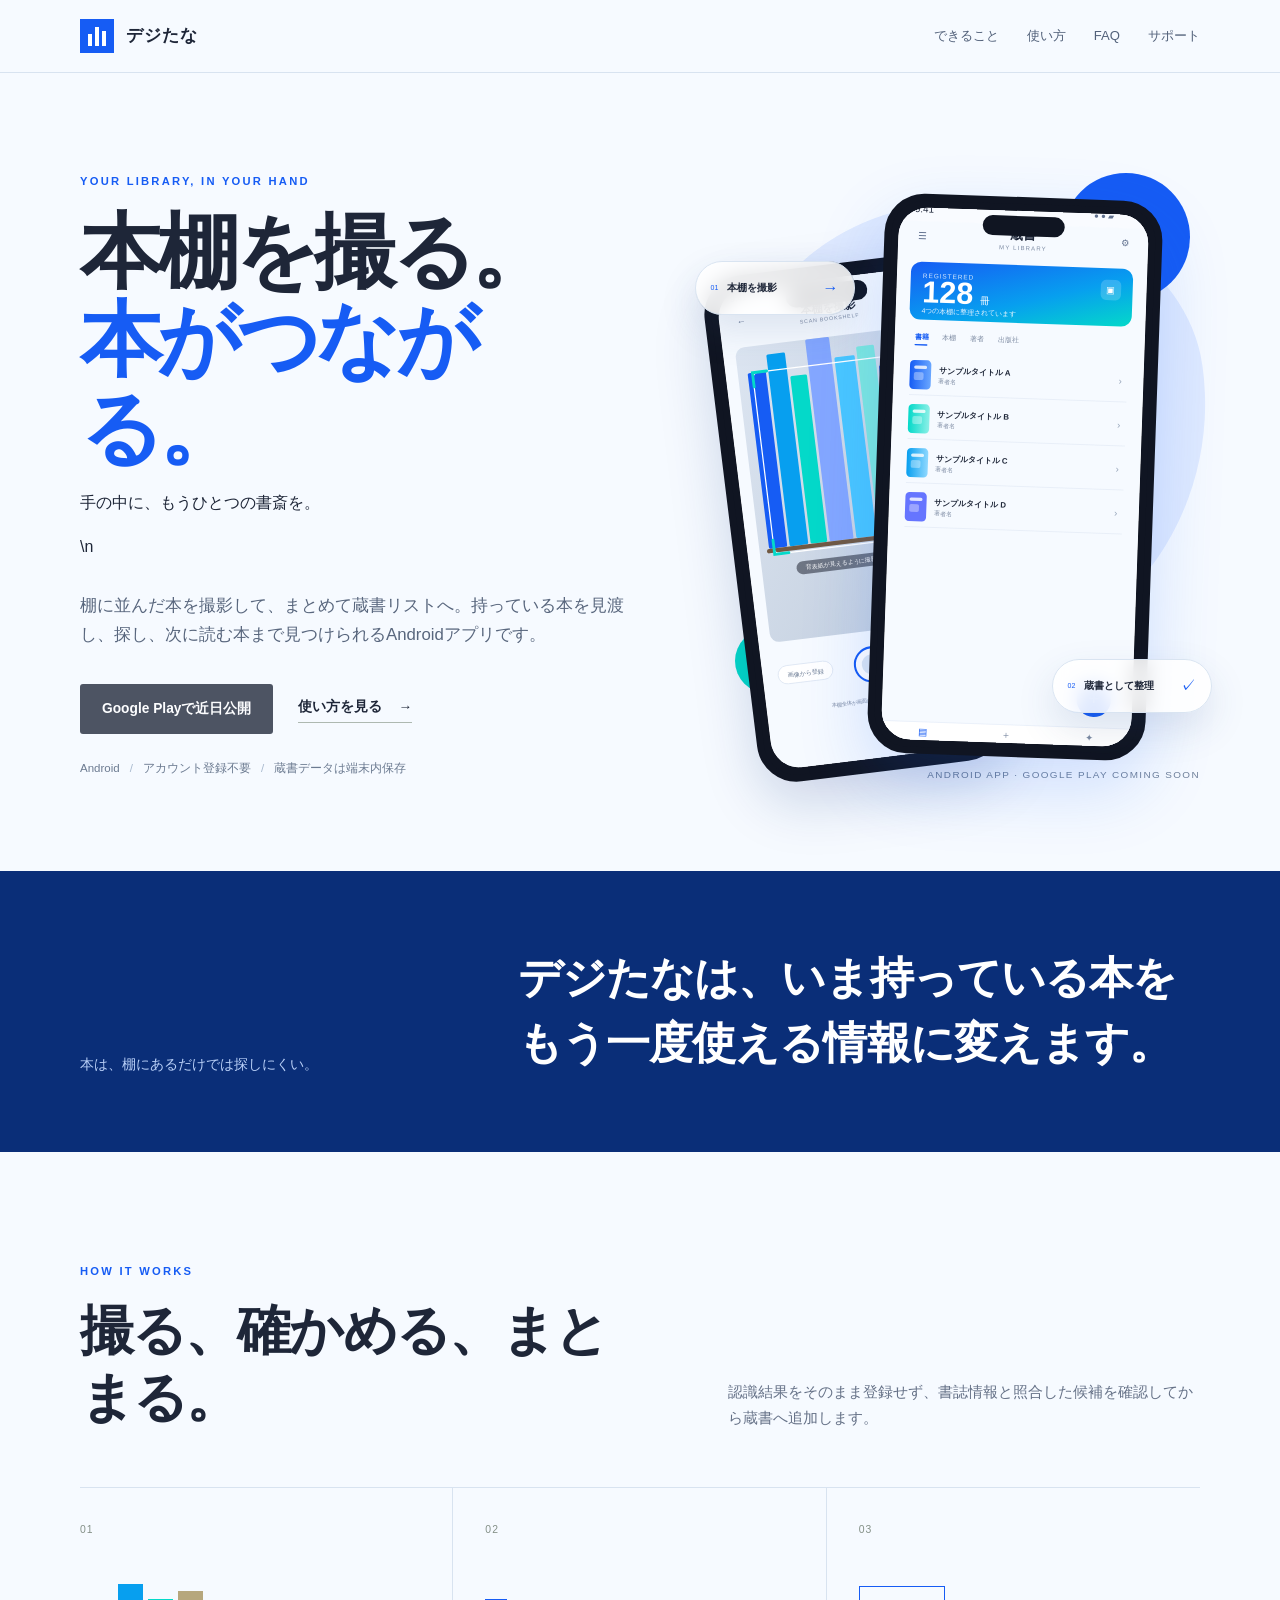
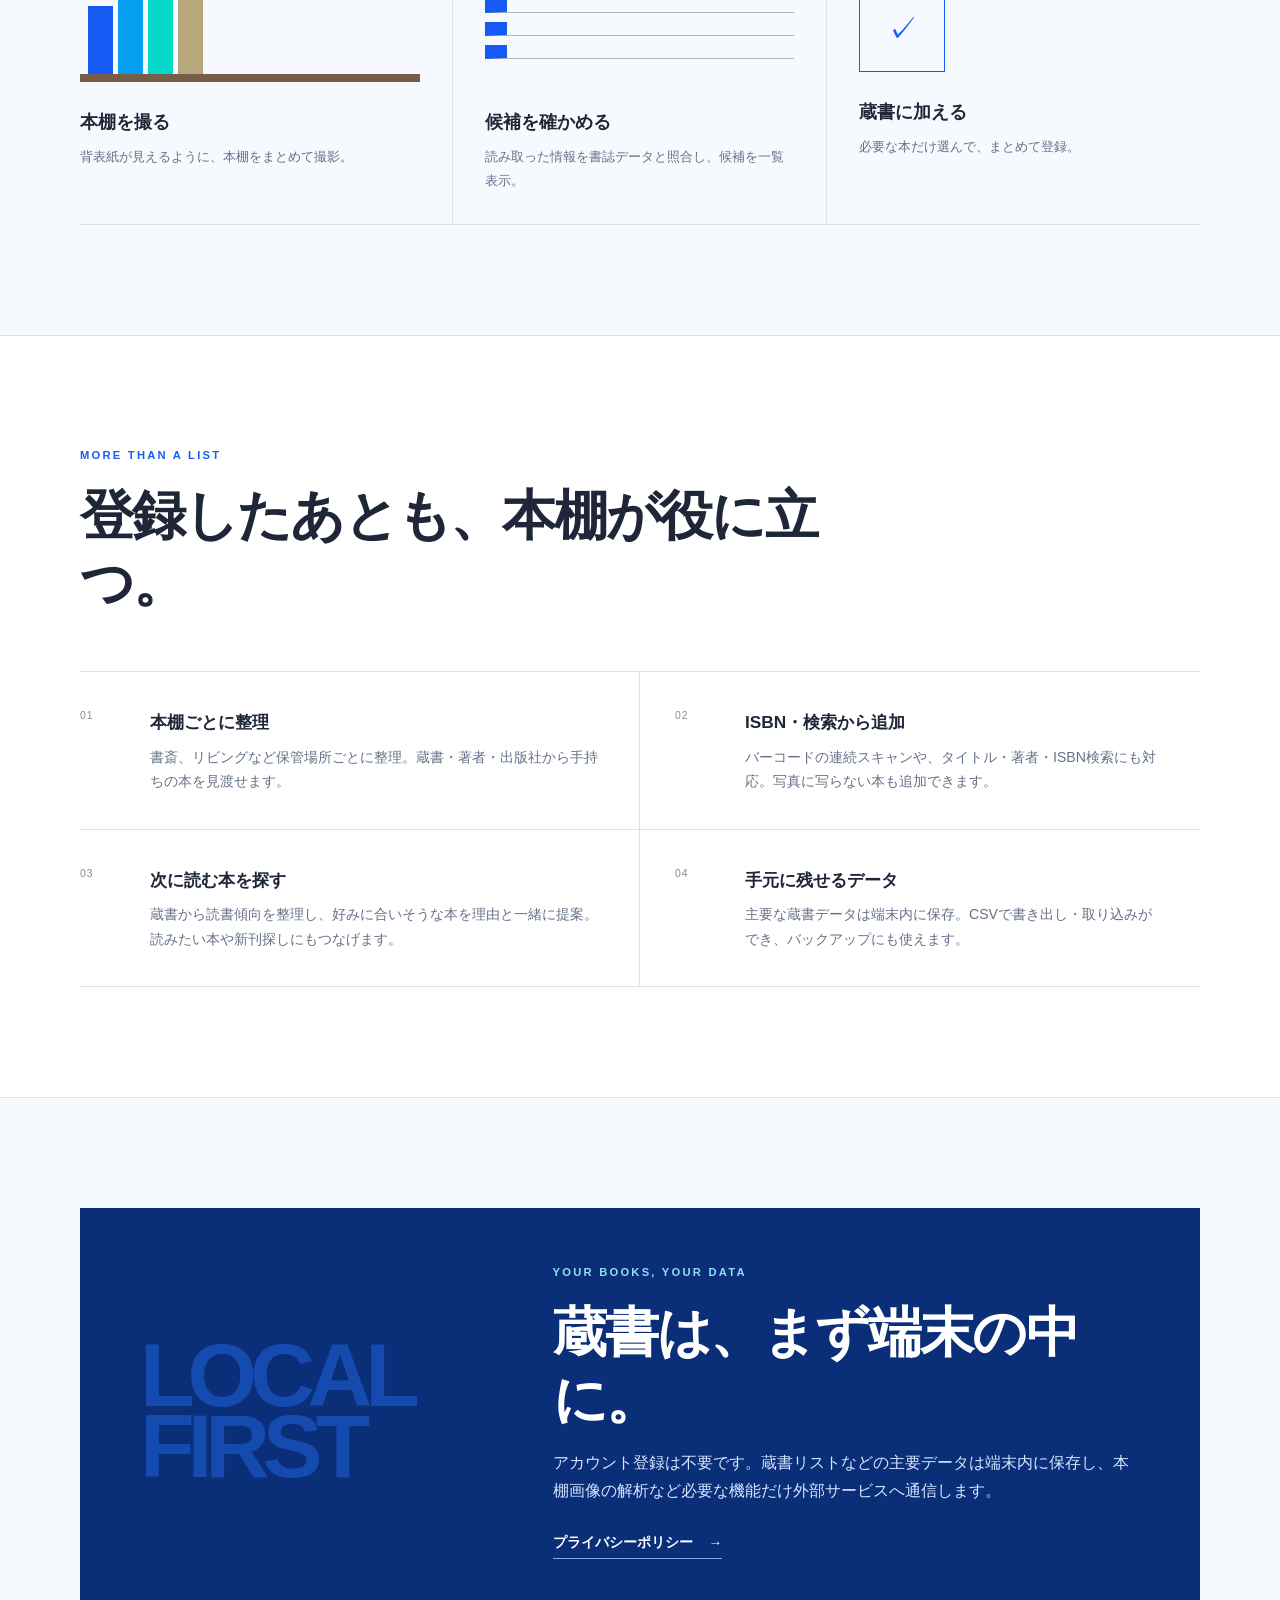
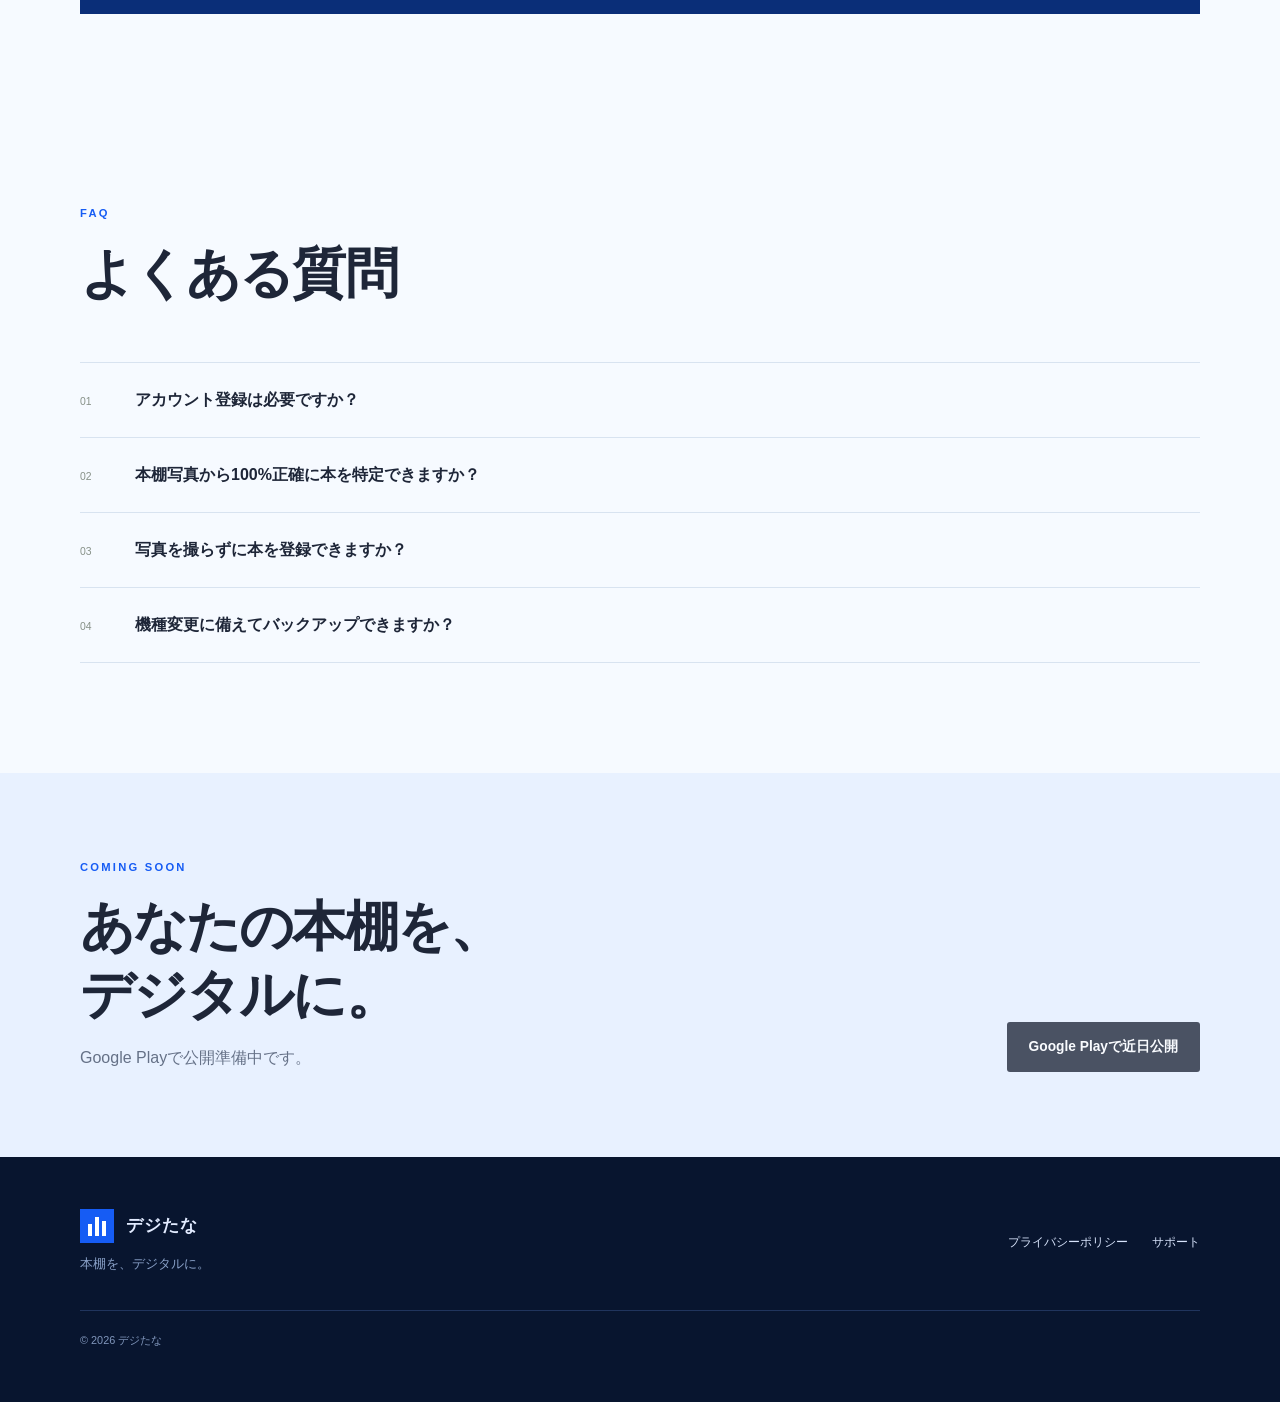
==== preview/index.html @ b4d0645c "Refresh preview hero copy" ====
<!doctype html>
<html lang="ja">
<head>
  <meta charset="utf-8">
  <meta name="viewport" content="width=device-width,initial-scale=1">
  <meta name="robots" content="noindex,nofollow,noarchive">
  <meta name="theme-color" content="#F6FAFF">
  <meta name="color-scheme" content="light">
  <meta name="description" content="デジたなは、本棚を撮影して蔵書をまとめて整理できるAndroidアプリです。ISBN登録、蔵書管理、読書傾向に沿った本探しにも対応します。">
  <meta name="application-name" content="デジたな">
  <meta name="apple-mobile-web-app-title" content="デジたな">
  <meta property="og:locale" content="ja_JP">
  <meta property="og:type" content="website">
  <meta property="og:site_name" content="デジたな">
  <meta property="og:title" content="デジたな｜本棚を、デジタルに。">
  <meta property="og:description" content="本棚を撮る。本がつながる。手の中に、もうひとつの書斎を。Android向け蔵書管理アプリ「デジたな」。">
  <meta name="twitter:card" content="summary">
  <meta name="twitter:title" content="デジたな｜本棚を、デジタルに。">
  <meta name="twitter:description" content="本棚を撮る。本がつながる。手の中に、もうひとつの書斎を。Android向け蔵書管理アプリ「デジたな」。">
  <title>デジたな｜本棚を、デジタルに。</title>
  <link rel="stylesheet" href="./styles.css">
</head>
<body>
  <a class="skip-link" href="#main">本文へ移動</a>
  <header class="site-header">
    <div class="wrap nav">
      <a class="brand" href="./" aria-label="デジたな トップ">
        <span class="brand-mark" aria-hidden="true"><i></i><i></i><i></i></span>
        <span class="brand-name">デジたな</span>
      </a>
      <nav aria-label="主要ナビゲーション">
        <a href="#features">できること</a>
        <a href="#howto">使い方</a>
        <a href="#faq">FAQ</a>
        <a href="../support/">サポート</a>
      </nav>
    </div>
  </header>

  <main id="main">
    <section class="hero wrap" aria-labelledby="hero-title">
      <div class="hero-copy">
        <p class="kicker">YOUR LIBRARY, IN YOUR HAND</p>
        <h1 id="hero-title">本棚を撮る。<br><span>本がつながる。</span></h1>
        <p class="hero-concept">手の中に、もうひとつの書斎を。</p>\n        <p class="lead">棚に並んだ本を撮影して、まとめて蔵書リストへ。持っている本を見渡し、探し、次に読む本まで見つけられるAndroidアプリです。</p>
        <div class="hero-actions">
          <span class="store-button is-disabled" aria-disabled="true">Google Playで近日公開</span>
          <a class="arrow-link" href="#howto">使い方を見る <span aria-hidden="true">→</span></a>
        </div>
        <ul class="hero-notes" aria-label="アプリの特徴">
          <li>Android</li><li>アカウント登録不要</li><li>蔵書データは端末内保存</li>
        </ul>
      </div>

      <div class="device-stage" aria-label="デジたなのアプリ画面イメージ">
        <span class="shape shape-blue" aria-hidden="true"></span>
        <span class="shape shape-cyan" aria-hidden="true"></span>
        <div class="phones-stack" aria-hidden="true">
          <div class="phone-shell phone-capture">
            <div class="phone-speaker"></div>
            <div class="phone-screen">
              <img src="assets/camera-screen-dummy.svg" alt="" width="1080" height="2400" loading="eager" decoding="async">
            </div>
          </div>
          <div class="phone-shell phone-library">
            <div class="phone-speaker"></div>
            <div class="phone-screen">
              <img src="assets/library-screen-dummy.svg" alt="" width="1080" height="2400" loading="eager" decoding="async">
            </div>
          </div>
        </div>
        <div class="floating-note note-scan"><small>01</small><b>本棚を撮影</b><span>→</span></div>
        <div class="floating-note note-organize"><small>02</small><b>蔵書として整理</b><span>✓</span></div>
        <p class="scene-caption">ANDROID APP · GOOGLE PLAY COMING SOON</p>
      </div>
    </section>

    <section class="statement" aria-label="デジたなのコンセプト">
      <div class="wrap statement-inner">
        <p>本は、棚にあるだけでは探しにくい。</p>
        <strong>デジたなは、いま持っている本を<br>もう一度使える情報に変えます。</strong>
      </div>
    </section>

    <section id="howto" class="section wrap">
      <header class="section-heading split-heading">
        <div><p class="kicker">HOW IT WORKS</p><h2>撮る、確かめる、まとまる。</h2></div>
        <p>認識結果をそのまま登録せず、書誌情報と照合した候補を確認してから蔵書へ追加します。</p>
      </header>
      <ol class="process">
        <li><span>01</span><div class="process-icon shelf-icon" aria-hidden="true"><i></i><i></i><i></i><i></i></div><h3>本棚を撮る</h3><p>背表紙が見えるように、本棚をまとめて撮影。</p></li>
        <li><span>02</span><div class="process-icon list-icon" aria-hidden="true"><i></i><i></i><i></i></div><h3>候補を確かめる</h3><p>読み取った情報を書誌データと照合し、候補を一覧表示。</p></li>
        <li><span>03</span><div class="process-icon check-icon" aria-hidden="true">✓</div><h3>蔵書に加える</h3><p>必要な本だけ選んで、まとめて登録。</p></li>
      </ol>
    </section>

    <section id="features" class="section feature-section">
      <div class="wrap">
        <header class="section-heading"><p class="kicker">MORE THAN A LIST</p><h2>登録したあとも、本棚が役に立つ。</h2></header>
        <div class="feature-list">
          <article><span>01</span><div><h3>本棚ごとに整理</h3><p>書斎、リビングなど保管場所ごとに整理。蔵書・著者・出版社から手持ちの本を見渡せます。</p></div></article>
          <article><span>02</span><div><h3>ISBN・検索から追加</h3><p>バーコードの連続スキャンや、タイトル・著者・ISBN検索にも対応。写真に写らない本も追加できます。</p></div></article>
          <article><span>03</span><div><h3>次に読む本を探す</h3><p>蔵書から読書傾向を整理し、好みに合いそうな本を理由と一緒に提案。読みたい本や新刊探しにもつなげます。</p></div></article>
          <article><span>04</span><div><h3>手元に残せるデータ</h3><p>主要な蔵書データは端末内に保存。CSVで書き出し・取り込みができ、バックアップにも使えます。</p></div></article>
        </div>
      </div>
    </section>

    <section class="section wrap">
      <div class="local-first">
        <div class="local-number" aria-hidden="true">LOCAL<br>FIRST</div>
        <div>
          <p class="kicker">YOUR BOOKS, YOUR DATA</p>
          <h2>蔵書は、まず端末の中に。</h2>
          <p>アカウント登録は不要です。蔵書リストなどの主要データは端末内に保存し、本棚画像の解析など必要な機能だけ外部サービスへ通信します。</p>
          <a class="arrow-link light" href="../privacy/">プライバシーポリシー <span aria-hidden="true">→</span></a>
        </div>
      </div>
    </section>

    <section id="faq" class="section wrap faq-section">
      <header class="section-heading"><p class="kicker">FAQ</p><h2>よくある質問</h2></header>
      <div class="faq-list">
        <details><summary><span>01</span>アカウント登録は必要ですか？</summary><p>必要ありません。主要な蔵書データは端末内に保存します。</p></details>
        <details><summary><span>02</span>本棚写真から100%正確に本を特定できますか？</summary><p>撮影条件や背表紙のデザインによって誤認識することがあります。読み取り結果をそのまま登録せず、書誌情報との照合と登録前の確認を行う設計です。</p></details>
        <details><summary><span>03</span>写真を撮らずに本を登録できますか？</summary><p>はい。ISBNバーコードやタイトル・著者・ISBN検索から追加できます。</p></details>
        <details><summary><span>04</span>機種変更に備えてバックアップできますか？</summary><p>CSV形式での書き出し・取り込みに対応しています。</p></details>
      </div>
    </section>

    <section class="cta">
      <div class="wrap cta-inner">
        <div><p class="kicker">COMING SOON</p><h2>あなたの本棚を、<br>デジタルに。</h2><p>Google Playで公開準備中です。</p></div>
        <span class="store-button is-disabled" aria-disabled="true">Google Playで近日公開</span>
      </div>
    </section>
  </main>

  <footer>
    <div class="wrap footer-main">
      <a class="brand footer-brand" href="./"><span class="brand-mark" aria-hidden="true"><i></i><i></i><i></i></span><span class="brand-name">デジたな</span></a>
      <p>本棚を、デジタルに。</p>
      <nav class="footer-links" aria-label="フッターナビゲーション"><a href="../privacy/">プライバシーポリシー</a><a href="../support/">サポート</a></nav>
      <small>© 2026 デジたな</small>
    </div>
  </footer>
</body>
</html>
---- preview/styles.css ----
:root{color-scheme:light;--paper:#F6FAFF;--white:#fff;--ink:#1E2638;--muted:#657187;--green:#165CF4;--green-dark:#0A2E78;--mint:#E8F1FF;--line:#D8E3F0;--warm:#079FEF;--blue:#04D9C9;--radius:18px}*{box-sizing:border-box}html{scroll-behavior:smooth}body{margin:0;background:var(--paper);color:var(--ink);font-family:"Helvetica Neue","Noto Sans JP","Hiragino Sans","Yu Gothic",sans-serif;line-height:1.75;-webkit-font-smoothing:antialiased}a{color:inherit}.wrap{width:min(1120px,calc(100% - 48px));margin-inline:auto}.skip-link{position:fixed;left:12px;top:-60px;z-index:100;background:var(--green);color:#fff;padding:8px 14px}.skip-link:focus{top:12px}.site-header{position:sticky;top:0;z-index:20;background:rgba(246,250,255,.92);border-bottom:1px solid var(--line);backdrop-filter:blur(12px)}.nav{height:72px;display:flex;align-items:center;justify-content:space-between;gap:30px}.brand{display:inline-flex;align-items:center;gap:12px;text-decoration:none;font-weight:700;letter-spacing:.06em}.brand-name{font-size:1.06rem}.brand-mark,.mini-mark{display:flex;align-items:flex-end;justify-content:center;gap:3px;background:var(--green);padding:7px;width:34px;height:34px}.brand-mark i,.mini-mark i{display:block;background:#fff;width:4px}.brand-mark i:nth-child(1),.mini-mark i:nth-child(1){height:12px}.brand-mark i:nth-child(2),.mini-mark i:nth-child(2){height:19px}.brand-mark i:nth-child(3),.mini-mark i:nth-child(3){height:15px}.nav nav{display:flex;gap:28px}.nav nav a{text-decoration:none;font-size:.82rem;color:#52617a}.nav nav a:hover{color:var(--green-dark)}.hero{min-height:690px;padding:92px 0 86px;display:grid;grid-template-columns:1fr .92fr;align-items:center;gap:70px}.kicker{margin:0 0 16px;color:var(--green);font-size:.7rem;font-weight:800;letter-spacing:.2em}.hero h1{margin:0;font-size:clamp(3rem,6.4vw,5.6rem);line-height:1.08;letter-spacing:-.055em;font-weight:750}.hero h1 span{color:var(--green)}.lead{max-width:610px;margin:30px 0 0;font-size:1.05rem;color:#58667d}.hero-actions{display:flex;align-items:center;gap:25px;margin-top:34px;flex-wrap:wrap}.store-button{display:inline-flex;min-height:50px;align-items:center;padding:0 22px;background:var(--ink);color:#fff;text-decoration:none;font-weight:700;font-size:.86rem;border-radius:3px}.is-disabled{opacity:.78}.arrow-link{display:inline-flex;gap:16px;align-items:center;text-decoration:none;font-size:.85rem;font-weight:700;border-bottom:1px solid #aeb9b1;padding-bottom:3px}.hero-notes{display:flex;list-style:none;padding:0;margin:24px 0 0;color:#6c7b91;font-size:.72rem;flex-wrap:wrap}.hero-notes li+li:before{content:"/";padding:0 10px;color:#a8b9ce}.device-stage{position:relative;min-height:620px;display:grid;place-items:center}.device-stage:before{content:"";position:absolute;width:470px;height:470px;border-radius:46% 54% 58% 42%/42% 42% 58% 58%;background:#dfeaff;right:-10px;top:36px;transform:rotate(-8deg)}.shape{position:absolute;display:block;border-radius:999px}.shape-blue{width:128px;height:128px;background:#165CF4;right:10px;top:8px}.shape-cyan{width:64px;height:64px;background:#04D9C9;left:38px;bottom:92px}.phones-stack{position:relative;width:460px;height:580px}.phone-shell{position:absolute;background:#101522;border:7px solid #101522;border-radius:40px;padding:7px;box-shadow:0 28px 70px rgba(22,92,244,.18)}.phone-library{width:278px;height:560px;right:24px;top:12px;z-index:3;transform:rotate(2deg)}.phone-capture{width:248px;height:510px;left:12px;top:78px;z-index:2;transform:rotate(-7deg);box-shadow:0 22px 56px rgba(10,46,120,.18)}.phone-speaker{position:absolute;z-index:2;top:12px;left:50%;transform:translateX(-50%);width:82px;height:20px;border-radius:999px;background:#101522}.phone-screen{height:100%;overflow:hidden;border-radius:29px;background:#fff}.phone-screen img{display:block;width:100%;height:100%;object-fit:cover}.floating-note{position:absolute;z-index:4;background:rgba(255,255,255,.86);border:1px solid #d9e4f1;box-shadow:0 16px 38px rgba(43,74,129,.13);padding:12px 15px;display:grid;grid-template-columns:auto 1fr auto;gap:9px;align-items:center;border-radius:999px;min-width:160px;backdrop-filter:blur(10px)}.floating-note small{font-size:7px;color:#165CF4}.floating-note b{font-size:10px}.floating-note span{color:#165CF4}.note-scan{left:-2px;top:96px}.note-organize{right:-12px;bottom:72px}.scene-caption{position:absolute;right:0;bottom:2px;margin:0;font-size:.62rem;letter-spacing:.14em;color:#70819a}.statement{background:#0A2E78;color:#fff;padding:75px 0}.statement-inner{display:grid;grid-template-columns:.7fr 1.3fr;gap:70px;align-items:end}.statement p{margin:0;color:#b8cff7;font-size:.85rem}.statement strong{font-size:clamp(1.65rem,3.4vw,2.8rem);line-height:1.5;letter-spacing:-.02em;font-weight:600}.section{padding:110px 0}.section-heading{max-width:790px;margin-bottom:55px}.section-heading h2,.local-first h2,.cta h2{font-size:clamp(2rem,4.2vw,3.6rem);line-height:1.25;letter-spacing:-.035em;margin:0;font-weight:650}.split-heading{max-width:none;display:grid;grid-template-columns:1.1fr .9fr;gap:70px;align-items:end}.split-heading>p{margin:0;color:var(--muted);font-size:.92rem}.process{list-style:none;padding:0;margin:0;display:grid;grid-template-columns:repeat(3,1fr);border-top:1px solid var(--line);border-bottom:1px solid var(--line)}.process li{padding:26px 32px 32px;border-right:1px solid var(--line)}.process li:first-child{padding-left:0}.process li:last-child{border-right:0}.process>li>span,.feature-list article>span{font-size:.65rem;color:#849087;letter-spacing:.1em}.process-icon{height:105px;margin:35px 0 25px;display:flex;align-items:flex-end;gap:5px}.shelf-icon{border-bottom:8px solid #765e48;padding:0 8px}.shelf-icon i{width:25px;background:var(--green);height:68px}.shelf-icon i:nth-child(2){height:90px;background:var(--warm)}.shelf-icon i:nth-child(3){height:75px;background:var(--blue)}.shelf-icon i:nth-child(4){height:83px;background:#b6a77d}.list-icon{flex-direction:column;justify-content:center;align-items:stretch;gap:9px}.list-icon i{height:14px;border-left:22px solid var(--green);border-bottom:1px solid #aeb9b1}.check-icon{align-items:center;justify-content:center;border:1px solid var(--green);width:86px;height:86px;margin-top:44px;font-size:2rem;color:var(--green)}.process h3{font-size:1.1rem;margin:0 0 8px}.process p{font-size:.84rem;color:var(--muted);margin:0}.feature-section{background:#fff;border-block:1px solid var(--line)}.feature-list{display:grid;grid-template-columns:1fr 1fr;border-top:1px solid var(--line)}.feature-list article{display:grid;grid-template-columns:55px 1fr;gap:15px;padding:35px 35px 35px 0;border-bottom:1px solid var(--line)}.feature-list article:nth-child(odd){border-right:1px solid var(--line)}.feature-list article:nth-child(even){padding-left:35px}.feature-list h3{margin:0 0 7px;font-size:1.08rem}.feature-list p{margin:0;color:var(--muted);font-size:.88rem}.local-first{background:#0A2E78;color:#fff;min-height:350px;padding:55px 60px;display:grid;grid-template-columns:.75fr 1.25fr;gap:60px;align-items:center}.local-first .kicker{color:#8fdff7}.local-first>div:last-child>p:not(.kicker){color:#d7e6ff;max-width:650px}.local-number{font-size:clamp(3.5rem,7vw,6.8rem);font-weight:800;line-height:.8;letter-spacing:-.08em;color:#154aaf}.arrow-link.light{color:#fff;border-color:#84a8e8;margin-top:10px}.faq-section{padding-top:80px}.faq-list{border-top:1px solid var(--line)}details{border-bottom:1px solid var(--line)}summary{cursor:pointer;list-style:none;padding:23px 0;font-weight:650}summary::-webkit-details-marker{display:none}summary span{display:inline-block;width:55px;color:#879188;font-size:.65rem;font-weight:500}details p{margin:0 0 25px;padding-left:55px;color:var(--muted);max-width:850px;font-size:.9rem}.cta{background:var(--mint);padding:85px 0}.cta-inner{display:flex;align-items:flex-end;justify-content:space-between;gap:50px}.cta p:not(.kicker){color:var(--muted);margin-bottom:0}footer{background:#08152f;color:#e2ebff;padding:52px 0}.footer-main{display:grid;grid-template-columns:1fr auto;gap:10px 35px}.footer-brand{grid-column:1}.footer-main>p{margin:0;color:#89a0c7;font-size:.8rem}.footer-links{grid-column:2;grid-row:1/3;display:flex;gap:24px;align-items:center}.footer-links a{font-size:.75rem;color:#d7e3fb;text-decoration:none}.footer-main small{grid-column:1/-1;border-top:1px solid #20345d;margin-top:25px;padding-top:20px;color:#8096bb;font-size:.68rem}.legal{padding:85px 0 110px;max-width:900px}.legal-header{margin-bottom:55px}.legal h1{font-size:clamp(2.4rem,5vw,4.4rem);line-height:1.15;letter-spacing:-.04em;margin:0 0 20px}.legal h2{font-size:1.25rem;margin:48px 0 12px;padding-top:8px;border-top:1px solid var(--line)}.legal h3{font-size:1rem;margin:30px 0 8px}.legal p,.legal li{color:#4c5950}.legal ul{padding-left:1.4em}.legal .meta{font-size:.8rem;color:var(--muted)}.legal-card{background:#fff;border:1px solid var(--line);padding:24px 28px;margin:24px 0}.legal .faq-list h2{border:0}.legal details p{padding-left:0}@media(max-width:820px){.wrap{width:min(100% - 34px,1120px)}.nav{height:64px}.nav nav a:nth-child(-n+3){display:none}.hero{grid-template-columns:1fr;gap:34px;padding:48px 0 70px}.device-stage{order:-1;min-height:650px;max-width:520px;width:100%;margin:auto}.phones-stack{width:360px;height:545px}.phone-library{width:250px;height:520px;right:12px;top:10px}.phone-capture{width:220px;height:470px;left:4px;top:78px}.device-stage:before{width:360px;height:360px;right:-12px;top:44px}.note-scan{left:-6px;top:64px}.note-organize{right:-6px;bottom:44px}.hero-copy{text-align:center}.hero-actions,.hero-notes{justify-content:center}.statement-inner,.split-heading,.local-first{grid-template-columns:1fr;gap:28px}.process{grid-template-columns:1fr}.process li,.process li:first-child{padding:25px 0;border-right:0;border-bottom:1px solid var(--line)}.process li:last-child{border-bottom:0}.process-icon{height:80px;margin:20px 0}.feature-list{grid-template-columns:1fr}.feature-list article,.feature-list article:nth-child(even){padding:28px 0;border-right:0}.local-first{padding:40px 30px}.local-number{display:none}.cta-inner{align-items:flex-start;flex-direction:column}.section{padding:80px 0}.footer-main{grid-template-columns:1fr}.footer-links{grid-column:1;grid-row:auto;flex-wrap:wrap}.footer-main small{grid-column:1}}@media(max-width:480px){.hero h1{font-size:3rem}.device-stage{min-height:600px}.phones-stack{width:320px;height:510px}.phone-library{width:224px;height:482px;right:6px;top:10px}.phone-capture{width:192px;height:430px;left:4px;top:74px}.device-stage:before{width:330px;height:330px;right:-20px}.note-scan{left:-12px;top:56px}.note-organize{right:-10px;bottom:40px}.statement{padding:55px 0}.statement strong{font-size:1.55rem}.feature-list article{grid-template-columns:40px 1fr}.hero-notes li{margin-bottom:4px}.section-heading{margin-bottom:38px}}@media(prefers-reduced-motion:reduce){html{scroll-behavior:auto}}
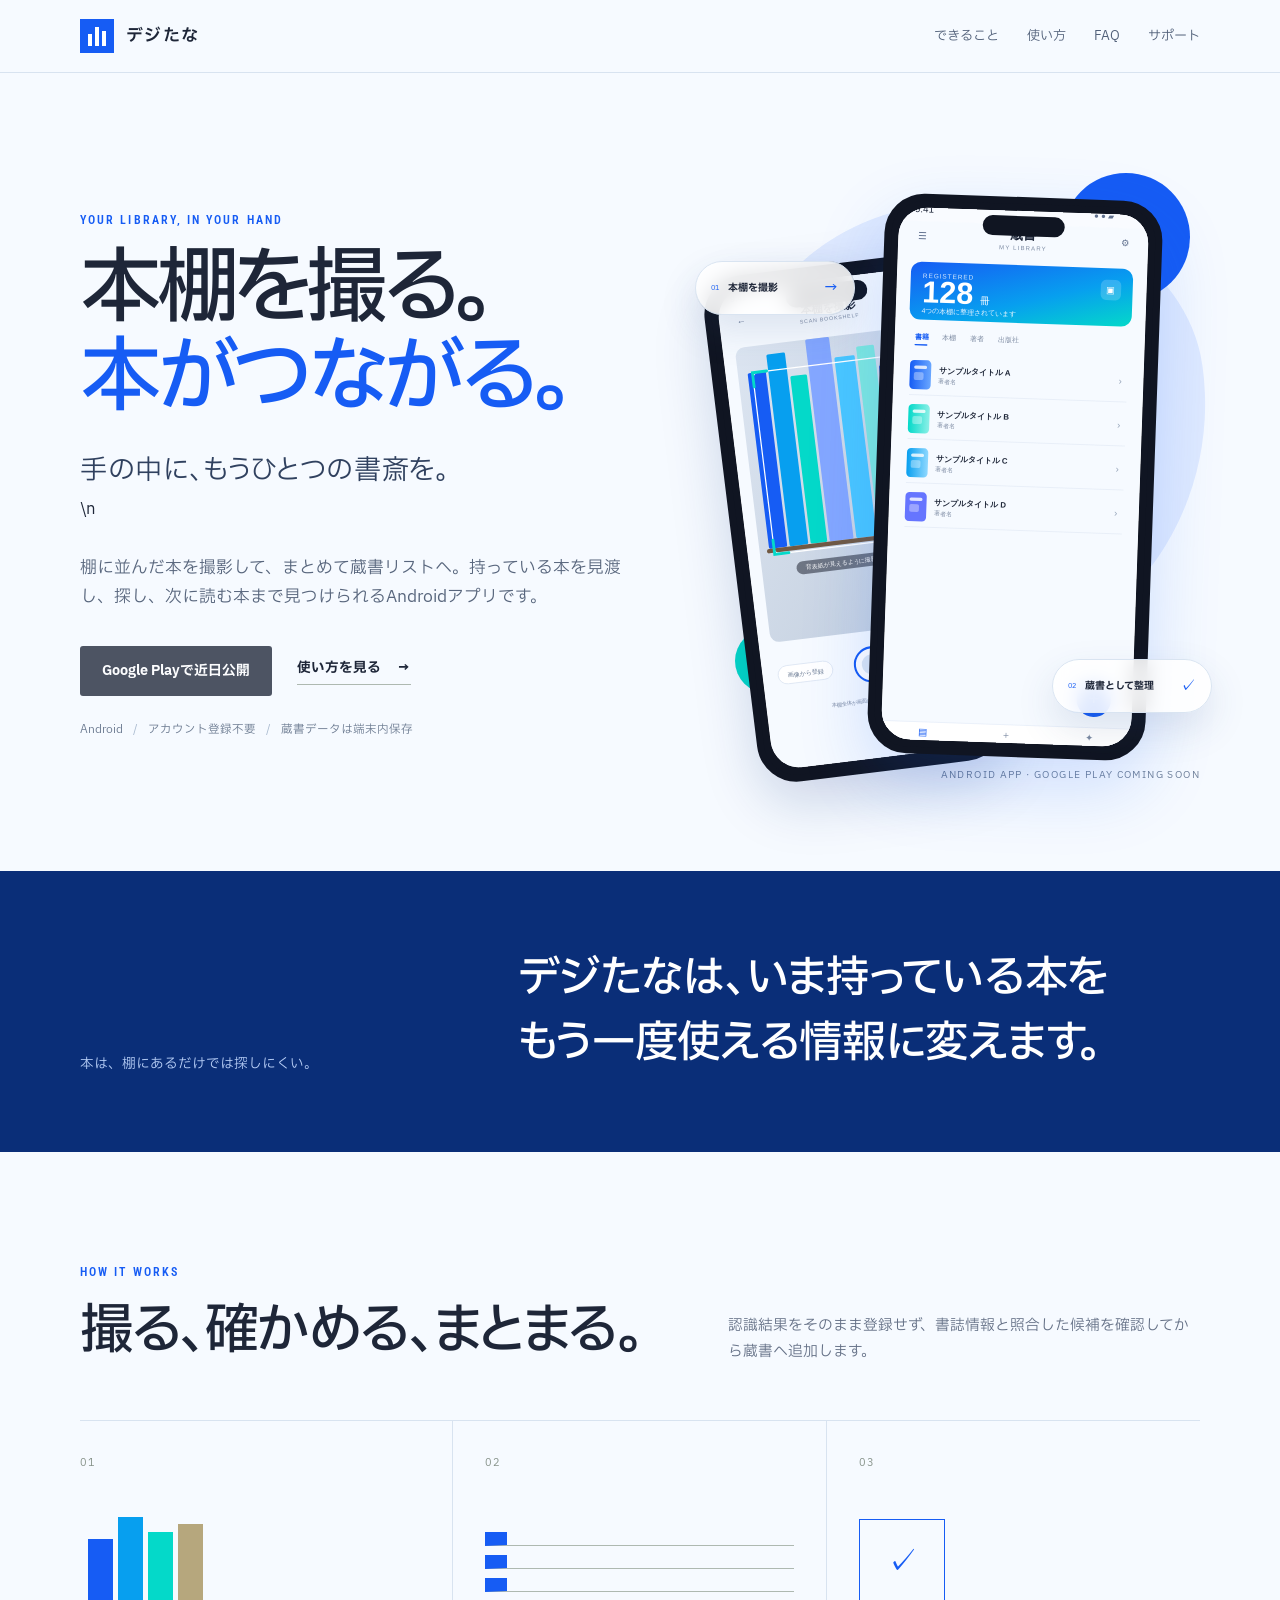
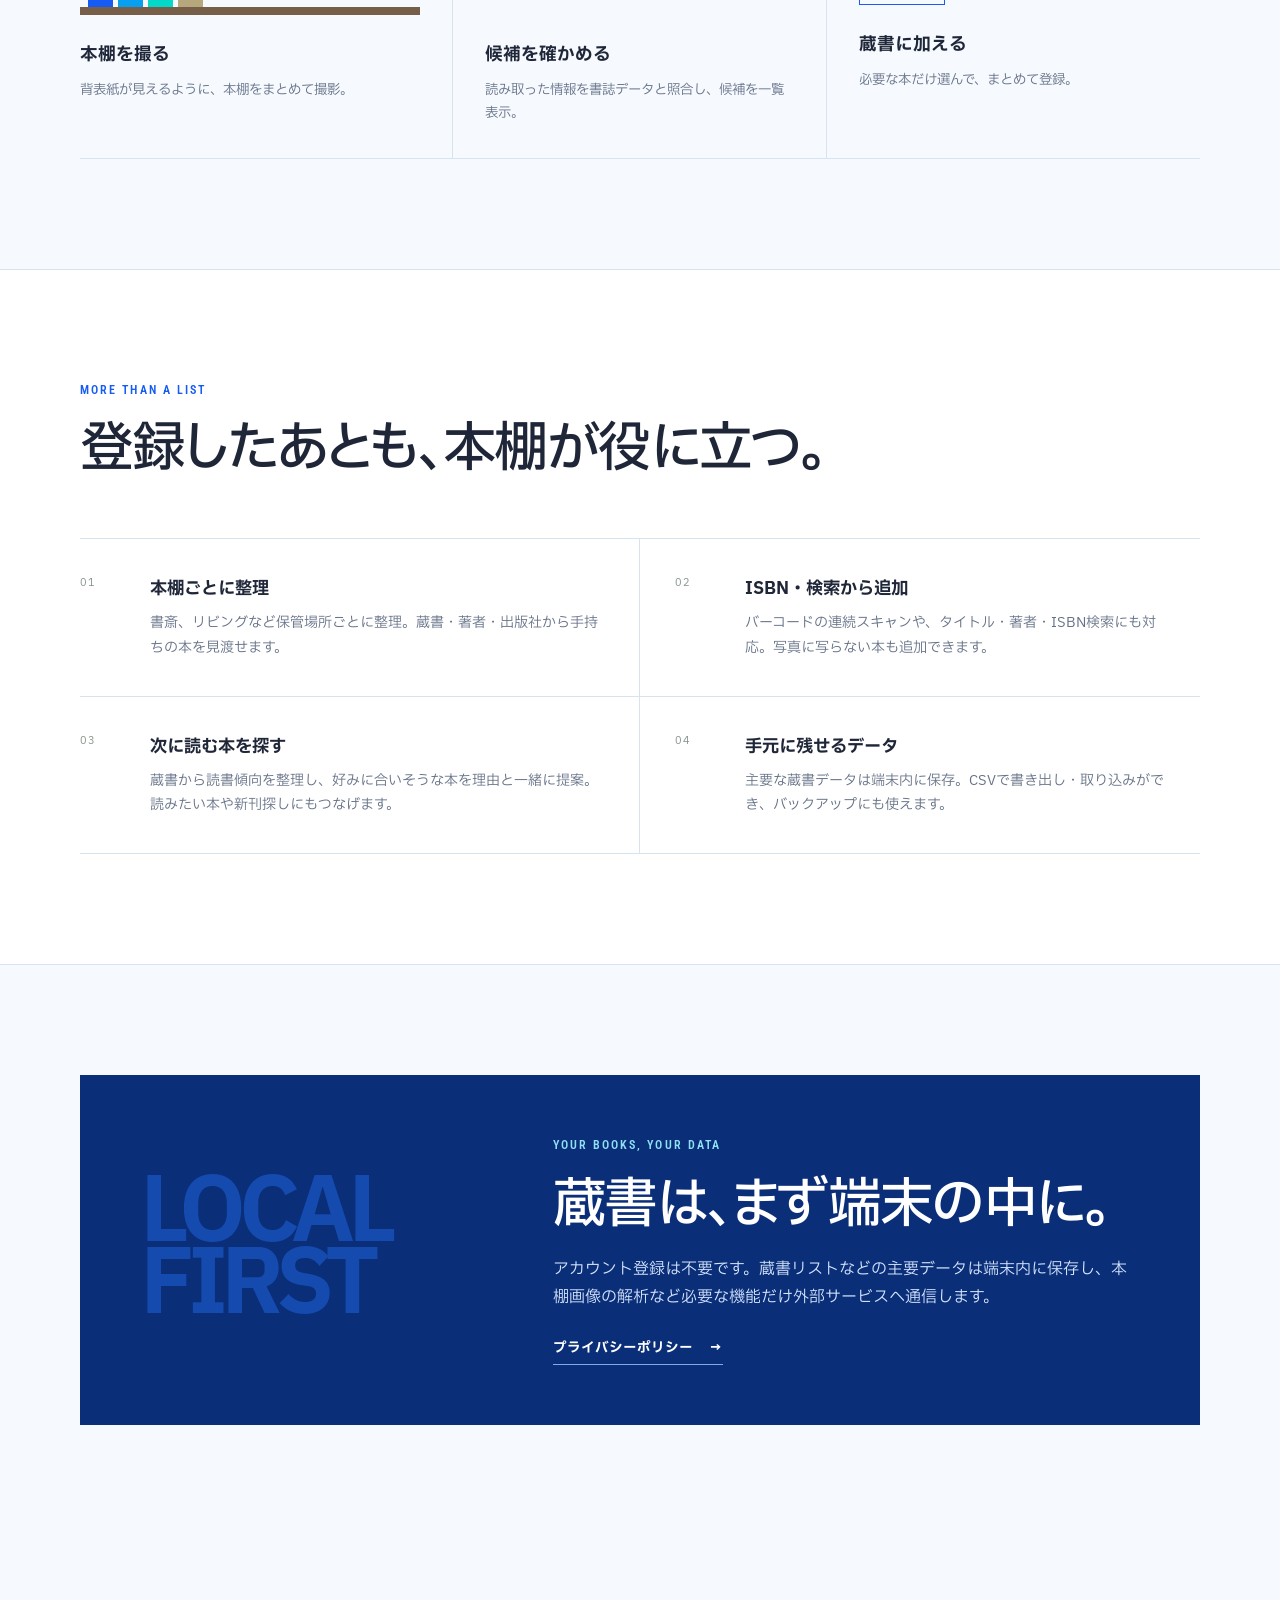
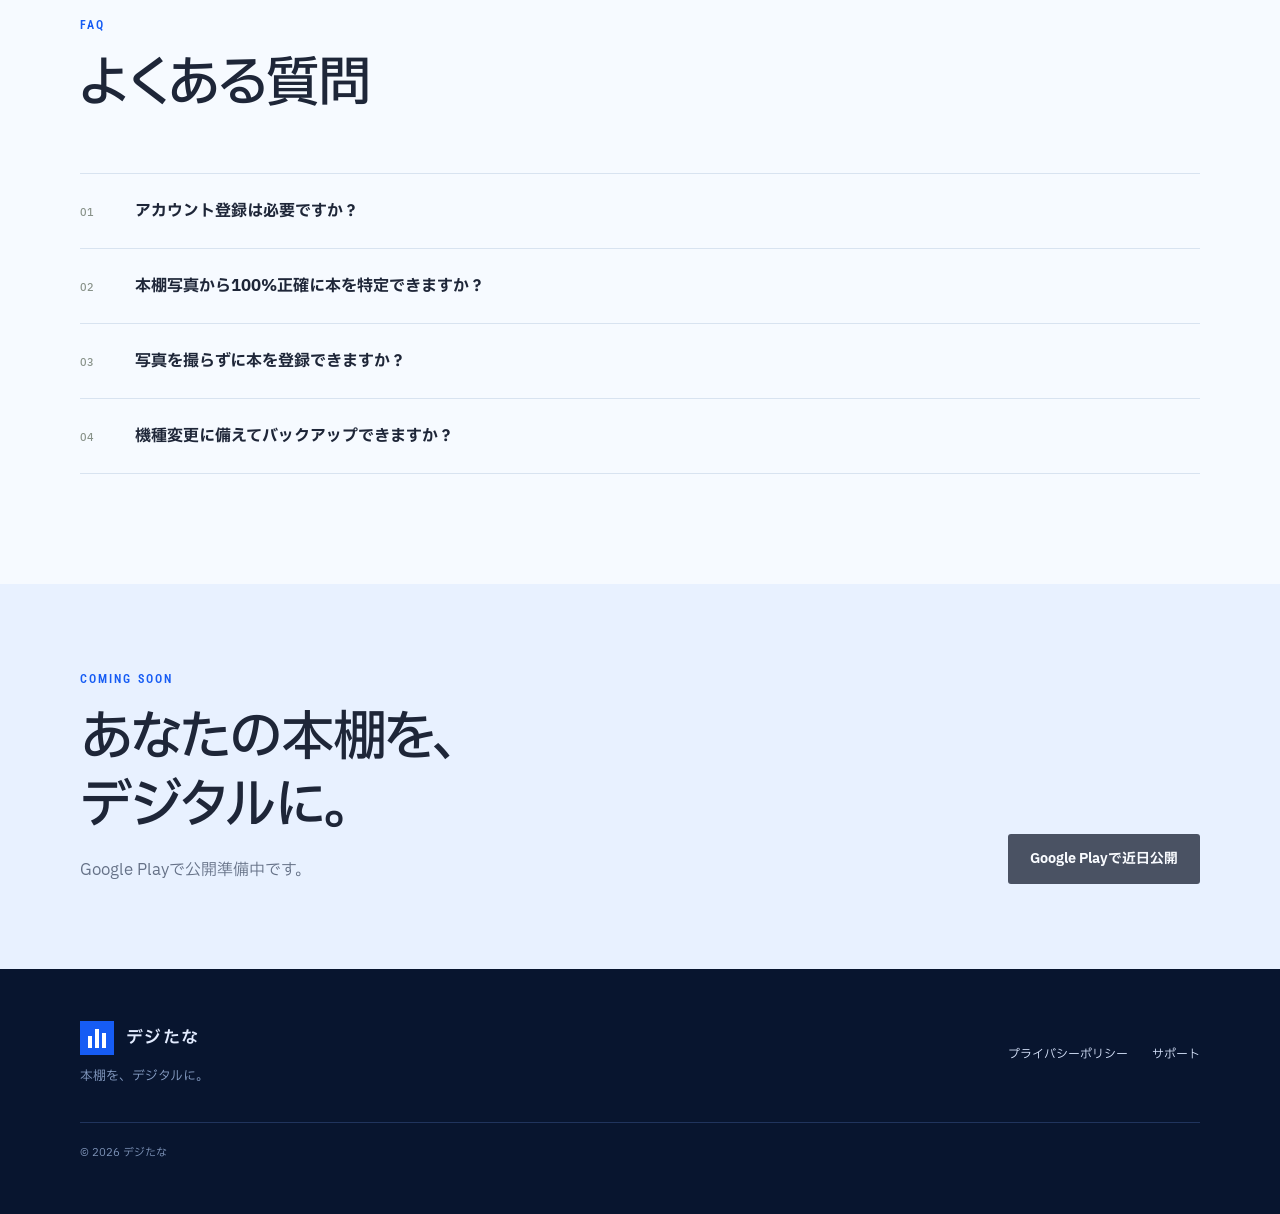
==== commit dd850b96: "Add geometric motion to preview" ====
--- a/preview/index.html
+++ b/preview/index.html
@@ -21,6 +21,22 @@
   <link rel="stylesheet" href="./styles.css">
 </head>
 <body>
+  <div class="digital-bg" aria-hidden="true">
+    <span class="geo geo-line g1" data-depth="0.10"></span>
+    <span class="geo geo-corner g2" data-depth="-0.08"></span>
+    <span class="geo geo-square g3" data-depth="0.16"></span>
+    <span class="geo geo-cross g4" data-depth="-0.12"></span>
+    <span class="geo geo-frame g5" data-depth="0.20"></span>
+    <span class="geo geo-line g6" data-depth="-0.15"></span>
+    <span class="geo geo-dotgrid g7" data-depth="0.12"></span>
+    <span class="geo geo-corner g8" data-depth="-0.18"></span>
+    <span class="geo geo-square g9" data-depth="0.14"></span>
+    <span class="geo geo-line g10" data-depth="-0.10"></span>
+    <span class="geo geo-cross g11" data-depth="0.22"></span>
+    <span class="geo geo-frame g12" data-depth="-0.16"></span>
+    <span class="geo geo-corner g13" data-depth="0.11"></span>
+    <span class="geo geo-line g14" data-depth="-0.20"></span>
+  </div>
   <a class="skip-link" href="#main">本文へ移動</a>
   <header class="site-header">
     <div class="wrap nav">
@@ -144,5 +160,38 @@
       <small>© 2026 デジたな</small>
     </div>
   </footer>
+  <script>
+    (() => {
+      const reduceMotion = window.matchMedia('(prefers-reduced-motion: reduce)');
+      const shapes = [...document.querySelectorAll('.digital-bg .geo')];
+      let ticking = false;
+
+      const updateParallax = () => {
+        if (reduceMotion.matches) {
+          shapes.forEach((shape) => shape.style.setProperty('--scroll-y', '0px'));
+          ticking = false;
+          return;
+        }
+
+        const y = window.scrollY;
+        shapes.forEach((shape) => {
+          const depth = Number(shape.dataset.depth || 0);
+          shape.style.setProperty('--scroll-y', (y * depth).toFixed(1) + 'px');
+        });
+        ticking = false;
+      };
+
+      const requestUpdate = () => {
+        if (!ticking) {
+          requestAnimationFrame(updateParallax);
+          ticking = true;
+        }
+      };
+
+      updateParallax();
+      window.addEventListener('scroll', requestUpdate, { passive: true });
+      reduceMotion.addEventListener?.('change', updateParallax);
+    })();
+  </script>
 </body>
 </html>
--- a/preview/styles.css
+++ b/preview/styles.css
@@ -1 +1 @@
-:root{color-scheme:light;--paper:#F6FAFF;--white:#fff;--ink:#1E2638;--muted:#657187;--green:#165CF4;--green-dark:#0A2E78;--mint:#E8F1FF;--line:#D8E3F0;--warm:#079FEF;--blue:#04D9C9;--radius:18px}*{box-sizing:border-box}html{scroll-behavior:smooth}body{margin:0;background:var(--paper);color:var(--ink);font-family:"Helvetica Neue","Noto Sans JP","Hiragino Sans","Yu Gothic",sans-serif;line-height:1.75;-webkit-font-smoothing:antialiased}a{color:inherit}.wrap{width:min(1120px,calc(100% - 48px));margin-inline:auto}.skip-link{position:fixed;left:12px;top:-60px;z-index:100;background:var(--green);color:#fff;padding:8px 14px}.skip-link:focus{top:12px}.site-header{position:sticky;top:0;z-index:20;background:rgba(246,250,255,.92);border-bottom:1px solid var(--line);backdrop-filter:blur(12px)}.nav{height:72px;display:flex;align-items:center;justify-content:space-between;gap:30px}.brand{display:inline-flex;align-items:center;gap:12px;text-decoration:none;font-weight:700;letter-spacing:.06em}.brand-name{font-size:1.06rem}.brand-mark,.mini-mark{display:flex;align-items:flex-end;justify-content:center;gap:3px;background:var(--green);padding:7px;width:34px;height:34px}.brand-mark i,.mini-mark i{display:block;background:#fff;width:4px}.brand-mark i:nth-child(1),.mini-mark i:nth-child(1){height:12px}.brand-mark i:nth-child(2),.mini-mark i:nth-child(2){height:19px}.brand-mark i:nth-child(3),.mini-mark i:nth-child(3){height:15px}.nav nav{display:flex;gap:28px}.nav nav a{text-decoration:none;font-size:.82rem;color:#52617a}.nav nav a:hover{color:var(--green-dark)}.hero{min-height:690px;padding:92px 0 86px;display:grid;grid-template-columns:1fr .92fr;align-items:center;gap:70px}.kicker{margin:0 0 16px;color:var(--green);font-size:.7rem;font-weight:800;letter-spacing:.2em}.hero h1{margin:0;font-size:clamp(3rem,6.4vw,5.6rem);line-height:1.08;letter-spacing:-.055em;font-weight:750}.hero h1 span{color:var(--green)}.lead{max-width:610px;margin:30px 0 0;font-size:1.05rem;color:#58667d}.hero-actions{display:flex;align-items:center;gap:25px;margin-top:34px;flex-wrap:wrap}.store-button{display:inline-flex;min-height:50px;align-items:center;padding:0 22px;background:var(--ink);color:#fff;text-decoration:none;font-weight:700;font-size:.86rem;border-radius:3px}.is-disabled{opacity:.78}.arrow-link{display:inline-flex;gap:16px;align-items:center;text-decoration:none;font-size:.85rem;font-weight:700;border-bottom:1px solid #aeb9b1;padding-bottom:3px}.hero-notes{display:flex;list-style:none;padding:0;margin:24px 0 0;color:#6c7b91;font-size:.72rem;flex-wrap:wrap}.hero-notes li+li:before{content:"/";padding:0 10px;color:#a8b9ce}.device-stage{position:relative;min-height:620px;display:grid;place-items:center}.device-stage:before{content:"";position:absolute;width:470px;height:470px;border-radius:46% 54% 58% 42%/42% 42% 58% 58%;background:#dfeaff;right:-10px;top:36px;transform:rotate(-8deg)}.shape{position:absolute;display:block;border-radius:999px}.shape-blue{width:128px;height:128px;background:#165CF4;right:10px;top:8px}.shape-cyan{width:64px;height:64px;background:#04D9C9;left:38px;bottom:92px}.phones-stack{position:relative;width:460px;height:580px}.phone-shell{position:absolute;background:#101522;border:7px solid #101522;border-radius:40px;padding:7px;box-shadow:0 28px 70px rgba(22,92,244,.18)}.phone-library{width:278px;height:560px;right:24px;top:12px;z-index:3;transform:rotate(2deg)}.phone-capture{width:248px;height:510px;left:12px;top:78px;z-index:2;transform:rotate(-7deg);box-shadow:0 22px 56px rgba(10,46,120,.18)}.phone-speaker{position:absolute;z-index:2;top:12px;left:50%;transform:translateX(-50%);width:82px;height:20px;border-radius:999px;background:#101522}.phone-screen{height:100%;overflow:hidden;border-radius:29px;background:#fff}.phone-screen img{display:block;width:100%;height:100%;object-fit:cover}.floating-note{position:absolute;z-index:4;background:rgba(255,255,255,.86);border:1px solid #d9e4f1;box-shadow:0 16px 38px rgba(43,74,129,.13);padding:12px 15px;display:grid;grid-template-columns:auto 1fr auto;gap:9px;align-items:center;border-radius:999px;min-width:160px;backdrop-filter:blur(10px)}.floating-note small{font-size:7px;color:#165CF4}.floating-note b{font-size:10px}.floating-note span{color:#165CF4}.note-scan{left:-2px;top:96px}.note-organize{right:-12px;bottom:72px}.scene-caption{position:absolute;right:0;bottom:2px;margin:0;font-size:.62rem;letter-spacing:.14em;color:#70819a}.statement{background:#0A2E78;color:#fff;padding:75px 0}.statement-inner{display:grid;grid-template-columns:.7fr 1.3fr;gap:70px;align-items:end}.statement p{margin:0;color:#b8cff7;font-size:.85rem}.statement strong{font-size:clamp(1.65rem,3.4vw,2.8rem);line-height:1.5;letter-spacing:-.02em;font-weight:600}.section{padding:110px 0}.section-heading{max-width:790px;margin-bottom:55px}.section-heading h2,.local-first h2,.cta h2{font-size:clamp(2rem,4.2vw,3.6rem);line-height:1.25;letter-spacing:-.035em;margin:0;font-weight:650}.split-heading{max-width:none;display:grid;grid-template-columns:1.1fr .9fr;gap:70px;align-items:end}.split-heading>p{margin:0;color:var(--muted);font-size:.92rem}.process{list-style:none;padding:0;margin:0;display:grid;grid-template-columns:repeat(3,1fr);border-top:1px solid var(--line);border-bottom:1px solid var(--line)}.process li{padding:26px 32px 32px;border-right:1px solid var(--line)}.process li:first-child{padding-left:0}.process li:last-child{border-right:0}.process>li>span,.feature-list article>span{font-size:.65rem;color:#849087;letter-spacing:.1em}.process-icon{height:105px;margin:35px 0 25px;display:flex;align-items:flex-end;gap:5px}.shelf-icon{border-bottom:8px solid #765e48;padding:0 8px}.shelf-icon i{width:25px;background:var(--green);height:68px}.shelf-icon i:nth-child(2){height:90px;background:var(--warm)}.shelf-icon i:nth-child(3){height:75px;background:var(--blue)}.shelf-icon i:nth-child(4){height:83px;background:#b6a77d}.list-icon{flex-direction:column;justify-content:center;align-items:stretch;gap:9px}.list-icon i{height:14px;border-left:22px solid var(--green);border-bottom:1px solid #aeb9b1}.check-icon{align-items:center;justify-content:center;border:1px solid var(--green);width:86px;height:86px;margin-top:44px;font-size:2rem;color:var(--green)}.process h3{font-size:1.1rem;margin:0 0 8px}.process p{font-size:.84rem;color:var(--muted);margin:0}.feature-section{background:#fff;border-block:1px solid var(--line)}.feature-list{display:grid;grid-template-columns:1fr 1fr;border-top:1px solid var(--line)}.feature-list article{display:grid;grid-template-columns:55px 1fr;gap:15px;padding:35px 35px 35px 0;border-bottom:1px solid var(--line)}.feature-list article:nth-child(odd){border-right:1px solid var(--line)}.feature-list article:nth-child(even){padding-left:35px}.feature-list h3{margin:0 0 7px;font-size:1.08rem}.feature-list p{margin:0;color:var(--muted);font-size:.88rem}.local-first{background:#0A2E78;color:#fff;min-height:350px;padding:55px 60px;display:grid;grid-template-columns:.75fr 1.25fr;gap:60px;align-items:center}.local-first .kicker{color:#8fdff7}.local-first>div:last-child>p:not(.kicker){color:#d7e6ff;max-width:650px}.local-number{font-size:clamp(3.5rem,7vw,6.8rem);font-weight:800;line-height:.8;letter-spacing:-.08em;color:#154aaf}.arrow-link.light{color:#fff;border-color:#84a8e8;margin-top:10px}.faq-section{padding-top:80px}.faq-list{border-top:1px solid var(--line)}details{border-bottom:1px solid var(--line)}summary{cursor:pointer;list-style:none;padding:23px 0;font-weight:650}summary::-webkit-details-marker{display:none}summary span{display:inline-block;width:55px;color:#879188;font-size:.65rem;font-weight:500}details p{margin:0 0 25px;padding-left:55px;color:var(--muted);max-width:850px;font-size:.9rem}.cta{background:var(--mint);padding:85px 0}.cta-inner{display:flex;align-items:flex-end;justify-content:space-between;gap:50px}.cta p:not(.kicker){color:var(--muted);margin-bottom:0}footer{background:#08152f;color:#e2ebff;padding:52px 0}.footer-main{display:grid;grid-template-columns:1fr auto;gap:10px 35px}.footer-brand{grid-column:1}.footer-main>p{margin:0;color:#89a0c7;font-size:.8rem}.footer-links{grid-column:2;grid-row:1/3;display:flex;gap:24px;align-items:center}.footer-links a{font-size:.75rem;color:#d7e3fb;text-decoration:none}.footer-main small{grid-column:1/-1;border-top:1px solid #20345d;margin-top:25px;padding-top:20px;color:#8096bb;font-size:.68rem}.legal{padding:85px 0 110px;max-width:900px}.legal-header{margin-bottom:55px}.legal h1{font-size:clamp(2.4rem,5vw,4.4rem);line-height:1.15;letter-spacing:-.04em;margin:0 0 20px}.legal h2{font-size:1.25rem;margin:48px 0 12px;padding-top:8px;border-top:1px solid var(--line)}.legal h3{font-size:1rem;margin:30px 0 8px}.legal p,.legal li{color:#4c5950}.legal ul{padding-left:1.4em}.legal .meta{font-size:.8rem;color:var(--muted)}.legal-card{background:#fff;border:1px solid var(--line);padding:24px 28px;margin:24px 0}.legal .faq-list h2{border:0}.legal details p{padding-left:0}@media(max-width:820px){.wrap{width:min(100% - 34px,1120px)}.nav{height:64px}.nav nav a:nth-child(-n+3){display:none}.hero{grid-template-columns:1fr;gap:34px;padding:48px 0 70px}.device-stage{order:-1;min-height:650px;max-width:520px;width:100%;margin:auto}.phones-stack{width:360px;height:545px}.phone-library{width:250px;height:520px;right:12px;top:10px}.phone-capture{width:220px;height:470px;left:4px;top:78px}.device-stage:before{width:360px;height:360px;right:-12px;top:44px}.note-scan{left:-6px;top:64px}.note-organize{right:-6px;bottom:44px}.hero-copy{text-align:center}.hero-actions,.hero-notes{justify-content:center}.statement-inner,.split-heading,.local-first{grid-template-columns:1fr;gap:28px}.process{grid-template-columns:1fr}.process li,.process li:first-child{padding:25px 0;border-right:0;border-bottom:1px solid var(--line)}.process li:last-child{border-bottom:0}.process-icon{height:80px;margin:20px 0}.feature-list{grid-template-columns:1fr}.feature-list article,.feature-list article:nth-child(even){padding:28px 0;border-right:0}.local-first{padding:40px 30px}.local-number{display:none}.cta-inner{align-items:flex-start;flex-direction:column}.section{padding:80px 0}.footer-main{grid-template-columns:1fr}.footer-links{grid-column:1;grid-row:auto;flex-wrap:wrap}.footer-main small{grid-column:1}}@media(max-width:480px){.hero h1{font-size:3rem}.device-stage{min-height:600px}.phones-stack{width:320px;height:510px}.phone-library{width:224px;height:482px;right:6px;top:10px}.phone-capture{width:192px;height:430px;left:4px;top:74px}.device-stage:before{width:330px;height:330px;right:-20px}.note-scan{left:-12px;top:56px}.note-organize{right:-10px;bottom:40px}.statement{padding:55px 0}.statement strong{font-size:1.55rem}.feature-list article{grid-template-columns:40px 1fr}.hero-notes li{margin-bottom:4px}.section-heading{margin-bottom:38px}}@media(prefers-reduced-motion:reduce){html{scroll-behavior:auto}}+@import url("https://fonts.googleapis.com/css2?family=IBM+Plex+Sans+JP:wght@300;400;500;600;700&family=Roboto+Condensed:wght@500;600;700&display=swap");:root{color-scheme:light;--paper:#F6FAFF;--white:#fff;--ink:#1E2638;--muted:#657187;--green:#165CF4;--green-dark:#0A2E78;--mint:#E8F1FF;--line:#D8E3F0;--warm:#079FEF;--blue:#04D9C9;--radius:18px}*{box-sizing:border-box}html{scroll-behavior:smooth}body{margin:0;background:var(--paper);color:var(--ink);font-family:"IBM Plex Sans JP","Noto Sans JP","Hiragino Sans","Yu Gothic",sans-serif;line-height:1.75;-webkit-font-smoothing:antialiased}a{color:inherit}.wrap{width:min(1120px,calc(100% - 48px));margin-inline:auto}.skip-link{position:fixed;left:12px;top:-60px;z-index:100;background:var(--green);color:#fff;padding:8px 14px}.skip-link:focus{top:12px}.site-header{position:sticky;top:0;z-index:20;background:rgba(246,250,255,.92);border-bottom:1px solid var(--line);backdrop-filter:blur(12px)}.nav{height:72px;display:flex;align-items:center;justify-content:space-between;gap:30px}.brand{display:inline-flex;align-items:center;gap:12px;text-decoration:none;font-weight:700;letter-spacing:.06em}.brand-name{font-size:1.06rem;font-weight:600;letter-spacing:.08em}.brand-mark,.mini-mark{display:flex;align-items:flex-end;justify-content:center;gap:3px;background:var(--green);padding:7px;width:34px;height:34px}.brand-mark i,.mini-mark i{display:block;background:#fff;width:4px}.brand-mark i:nth-child(1),.mini-mark i:nth-child(1){height:12px}.brand-mark i:nth-child(2),.mini-mark i:nth-child(2){height:19px}.brand-mark i:nth-child(3),.mini-mark i:nth-child(3){height:15px}.nav nav{display:flex;gap:28px}.nav nav a{text-decoration:none;font-size:.82rem;color:#52617a}.nav nav a:hover{color:var(--green-dark)}.hero{min-height:690px;padding:92px 0 86px;display:grid;grid-template-columns:1fr .92fr;align-items:center;gap:70px}.kicker{margin:0 0 16px;color:var(--green);font-family:"Roboto Condensed","Arial Narrow",sans-serif;font-size:.72rem;font-weight:600;letter-spacing:.18em}.hero h1{margin:0;font-size:clamp(3rem,6.4vw,5.6rem);line-height:1.08;letter-spacing:-.065em;font-weight:500;font-feature-settings:"palt"}.hero h1 span{color:var(--green)}.hero-concept{margin:24px 0 0;font-size:clamp(1.25rem,2.2vw,1.7rem);font-weight:400;letter-spacing:.02em;color:#30415f;font-feature-settings:"palt"}.lead{max-width:610px;margin:30px 0 0;font-size:1.05rem;color:#58667d}.hero-actions{display:flex;align-items:center;gap:25px;margin-top:34px;flex-wrap:wrap}.store-button{display:inline-flex;min-height:50px;align-items:center;padding:0 22px;background:var(--ink);color:#fff;text-decoration:none;font-weight:700;font-size:.86rem;border-radius:3px}.is-disabled{opacity:.78}.arrow-link{display:inline-flex;gap:16px;align-items:center;text-decoration:none;font-size:.85rem;font-weight:700;border-bottom:1px solid #aeb9b1;padding-bottom:3px}.hero-notes{display:flex;list-style:none;padding:0;margin:24px 0 0;color:#6c7b91;font-size:.72rem;flex-wrap:wrap}.hero-notes li+li:before{content:"/";padding:0 10px;color:#a8b9ce}.device-stage{position:relative;min-height:620px;display:grid;place-items:center}.device-stage:before{content:"";position:absolute;width:470px;height:470px;border-radius:46% 54% 58% 42%/42% 42% 58% 58%;background:#dfeaff;right:-10px;top:36px;transform:rotate(-8deg)}.shape{position:absolute;display:block;border-radius:999px}.shape-blue{width:128px;height:128px;background:#165CF4;right:10px;top:8px}.shape-cyan{width:64px;height:64px;background:#04D9C9;left:38px;bottom:92px}.phones-stack{position:relative;width:460px;height:580px}.phone-shell{position:absolute;background:#101522;border:7px solid #101522;border-radius:40px;padding:7px;box-shadow:0 28px 70px rgba(22,92,244,.18)}.phone-library{width:278px;height:560px;right:24px;top:12px;z-index:3;transform:rotate(2deg)}.phone-capture{width:248px;height:510px;left:12px;top:78px;z-index:2;transform:rotate(-7deg);box-shadow:0 22px 56px rgba(10,46,120,.18)}.phone-speaker{position:absolute;z-index:2;top:12px;left:50%;transform:translateX(-50%);width:82px;height:20px;border-radius:999px;background:#101522}.phone-screen{height:100%;overflow:hidden;border-radius:29px;background:#fff}.phone-screen img{display:block;width:100%;height:100%;object-fit:cover}.floating-note{position:absolute;z-index:4;background:rgba(255,255,255,.86);border:1px solid #d9e4f1;box-shadow:0 16px 38px rgba(43,74,129,.13);padding:12px 15px;display:grid;grid-template-columns:auto 1fr auto;gap:9px;align-items:center;border-radius:999px;min-width:160px;backdrop-filter:blur(10px)}.floating-note small{font-size:7px;color:#165CF4}.floating-note b{font-size:10px}.floating-note span{color:#165CF4}.note-scan{left:-2px;top:96px}.note-organize{right:-12px;bottom:72px}.scene-caption{position:absolute;right:0;bottom:2px;margin:0;font-size:.62rem;letter-spacing:.14em;color:#70819a}.statement{background:#0A2E78;color:#fff;padding:75px 0}.statement-inner{display:grid;grid-template-columns:.7fr 1.3fr;gap:70px;align-items:end}.statement p{margin:0;color:#b8cff7;font-size:.85rem}.statement strong{font-size:clamp(1.65rem,3.4vw,2.8rem);line-height:1.5;letter-spacing:-.03em;font-weight:500;font-feature-settings:"palt"}.section{padding:110px 0}.section-heading{max-width:790px;margin-bottom:55px}.section-heading h2,.local-first h2,.cta h2{font-size:clamp(2rem,4.2vw,3.6rem);line-height:1.25;letter-spacing:-.045em;margin:0;font-weight:500;font-feature-settings:"palt"}.split-heading{max-width:none;display:grid;grid-template-columns:1.1fr .9fr;gap:70px;align-items:end}.split-heading>p{margin:0;color:var(--muted);font-size:.92rem}.process{list-style:none;padding:0;margin:0;display:grid;grid-template-columns:repeat(3,1fr);border-top:1px solid var(--line);border-bottom:1px solid var(--line)}.process li{padding:26px 32px 32px;border-right:1px solid var(--line)}.process li:first-child{padding-left:0}.process li:last-child{border-right:0}.process>li>span,.feature-list article>span{font-size:.65rem;color:#849087;letter-spacing:.1em}.process-icon{height:105px;margin:35px 0 25px;display:flex;align-items:flex-end;gap:5px}.shelf-icon{border-bottom:8px solid #765e48;padding:0 8px}.shelf-icon i{width:25px;background:var(--green);height:68px}.shelf-icon i:nth-child(2){height:90px;background:var(--warm)}.shelf-icon i:nth-child(3){height:75px;background:var(--blue)}.shelf-icon i:nth-child(4){height:83px;background:#b6a77d}.list-icon{flex-direction:column;justify-content:center;align-items:stretch;gap:9px}.list-icon i{height:14px;border-left:22px solid var(--green);border-bottom:1px solid #aeb9b1}.check-icon{align-items:center;justify-content:center;border:1px solid var(--green);width:86px;height:86px;margin-top:44px;font-size:2rem;color:var(--green)}.process h3{font-size:1.1rem;margin:0 0 8px}.process p{font-size:.84rem;color:var(--muted);margin:0}.feature-section{background:#fff;border-block:1px solid var(--line)}.feature-list{display:grid;grid-template-columns:1fr 1fr;border-top:1px solid var(--line)}.feature-list article{display:grid;grid-template-columns:55px 1fr;gap:15px;padding:35px 35px 35px 0;border-bottom:1px solid var(--line)}.feature-list article:nth-child(odd){border-right:1px solid var(--line)}.feature-list article:nth-child(even){padding-left:35px}.feature-list h3{margin:0 0 7px;font-size:1.08rem}.feature-list p{margin:0;color:var(--muted);font-size:.88rem}.local-first{background:#0A2E78;color:#fff;min-height:350px;padding:55px 60px;display:grid;grid-template-columns:.75fr 1.25fr;gap:60px;align-items:center}.local-first .kicker{color:#8fdff7}.local-first>div:last-child>p:not(.kicker){color:#d7e6ff;max-width:650px}.local-number{font-size:clamp(3.5rem,7vw,6.8rem);font-weight:800;line-height:.8;letter-spacing:-.08em;color:#154aaf}.arrow-link.light{color:#fff;border-color:#84a8e8;margin-top:10px}.faq-section{padding-top:80px}.faq-list{border-top:1px solid var(--line)}details{border-bottom:1px solid var(--line)}summary{cursor:pointer;list-style:none;padding:23px 0;font-weight:650}summary::-webkit-details-marker{display:none}summary span{display:inline-block;width:55px;color:#879188;font-size:.65rem;font-weight:500}details p{margin:0 0 25px;padding-left:55px;color:var(--muted);max-width:850px;font-size:.9rem}.cta{background:var(--mint);padding:85px 0}.cta-inner{display:flex;align-items:flex-end;justify-content:space-between;gap:50px}.cta p:not(.kicker){color:var(--muted);margin-bottom:0}footer{background:#08152f;color:#e2ebff;padding:52px 0}.footer-main{display:grid;grid-template-columns:1fr auto;gap:10px 35px}.footer-brand{grid-column:1}.footer-main>p{margin:0;color:#89a0c7;font-size:.8rem}.footer-links{grid-column:2;grid-row:1/3;display:flex;gap:24px;align-items:center}.footer-links a{font-size:.75rem;color:#d7e3fb;text-decoration:none}.footer-main small{grid-column:1/-1;border-top:1px solid #20345d;margin-top:25px;padding-top:20px;color:#8096bb;font-size:.68rem}.legal{padding:85px 0 110px;max-width:900px}.legal-header{margin-bottom:55px}.legal h1{font-size:clamp(2.4rem,5vw,4.4rem);line-height:1.15;letter-spacing:-.04em;margin:0 0 20px}.legal h2{font-size:1.25rem;margin:48px 0 12px;padding-top:8px;border-top:1px solid var(--line)}.legal h3{font-size:1rem;margin:30px 0 8px}.legal p,.legal li{color:#4c5950}.legal ul{padding-left:1.4em}.legal .meta{font-size:.8rem;color:var(--muted)}.legal-card{background:#fff;border:1px solid var(--line);padding:24px 28px;margin:24px 0}.legal .faq-list h2{border:0}.legal details p{padding-left:0}@media(max-width:820px){.wrap{width:min(100% - 34px,1120px)}.nav{height:64px}.nav nav a:nth-child(-n+3){display:none}.hero{grid-template-columns:1fr;gap:34px;padding:48px 0 70px}.device-stage{order:-1;min-height:650px;max-width:520px;width:100%;margin:auto}.phones-stack{width:360px;height:545px}.phone-library{width:250px;height:520px;right:12px;top:10px}.phone-capture{width:220px;height:470px;left:4px;top:78px}.device-stage:before{width:360px;height:360px;right:-12px;top:44px}.note-scan{left:-6px;top:64px}.note-organize{right:-6px;bottom:44px}.hero-copy{text-align:center}.hero-actions,.hero-notes{justify-content:center}.statement-inner,.split-heading,.local-first{grid-template-columns:1fr;gap:28px}.process{grid-template-columns:1fr}.process li,.process li:first-child{padding:25px 0;border-right:0;border-bottom:1px solid var(--line)}.process li:last-child{border-bottom:0}.process-icon{height:80px;margin:20px 0}.feature-list{grid-template-columns:1fr}.feature-list article,.feature-list article:nth-child(even){padding:28px 0;border-right:0}.local-first{padding:40px 30px}.local-number{display:none}.cta-inner{align-items:flex-start;flex-direction:column}.section{padding:80px 0}.footer-main{grid-template-columns:1fr}.footer-links{grid-column:1;grid-row:auto;flex-wrap:wrap}.footer-main small{grid-column:1}}@media(max-width:480px){.hero h1{font-size:3rem}.device-stage{min-height:600px}.phones-stack{width:320px;height:510px}.phone-library{width:224px;height:482px;right:6px;top:10px}.phone-capture{width:192px;height:430px;left:4px;top:74px}.device-stage:before{width:330px;height:330px;right:-20px}.note-scan{left:-12px;top:56px}.note-organize{right:-10px;bottom:40px}.statement{padding:55px 0}.statement strong{font-size:1.55rem}.feature-list article{grid-template-columns:40px 1fr}.hero-notes li{margin-bottom:4px}.section-heading{margin-bottom:38px}}@media(prefers-reduced-motion:reduce){html{scroll-behavior:auto}}
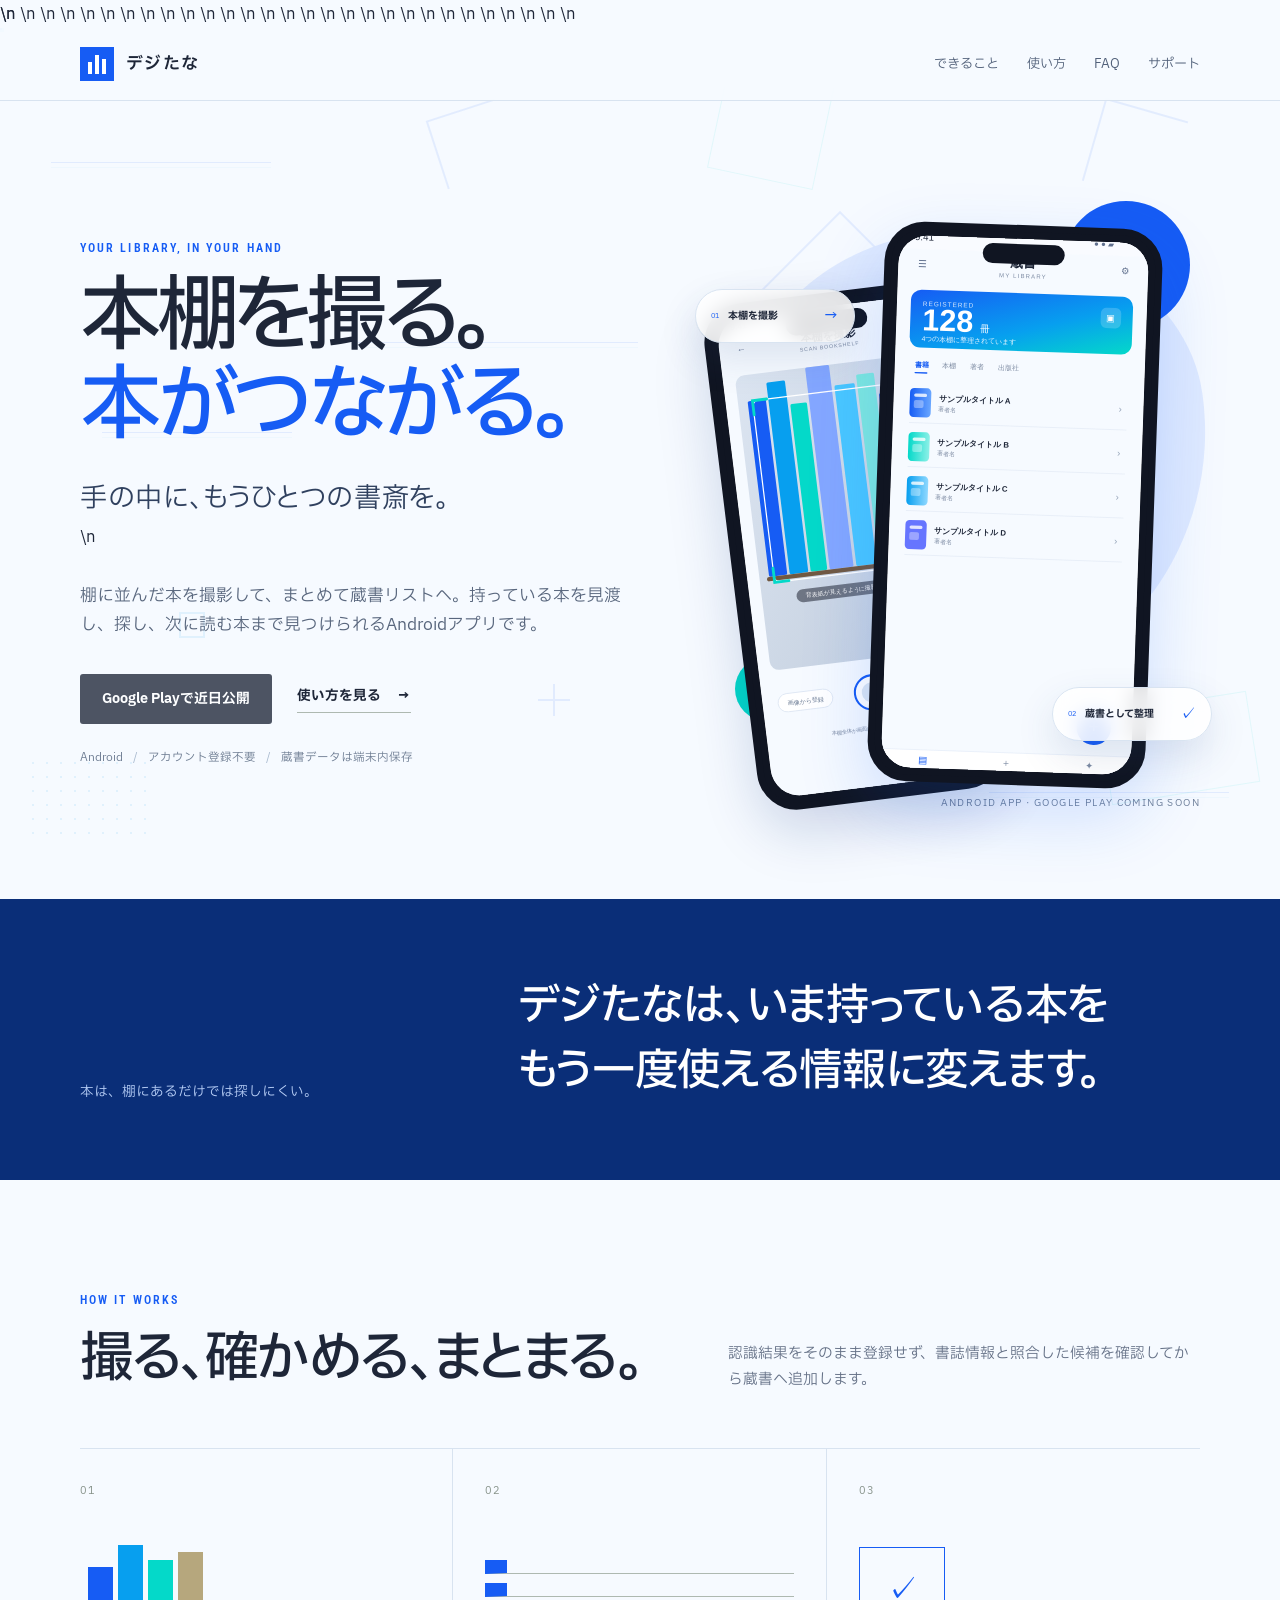
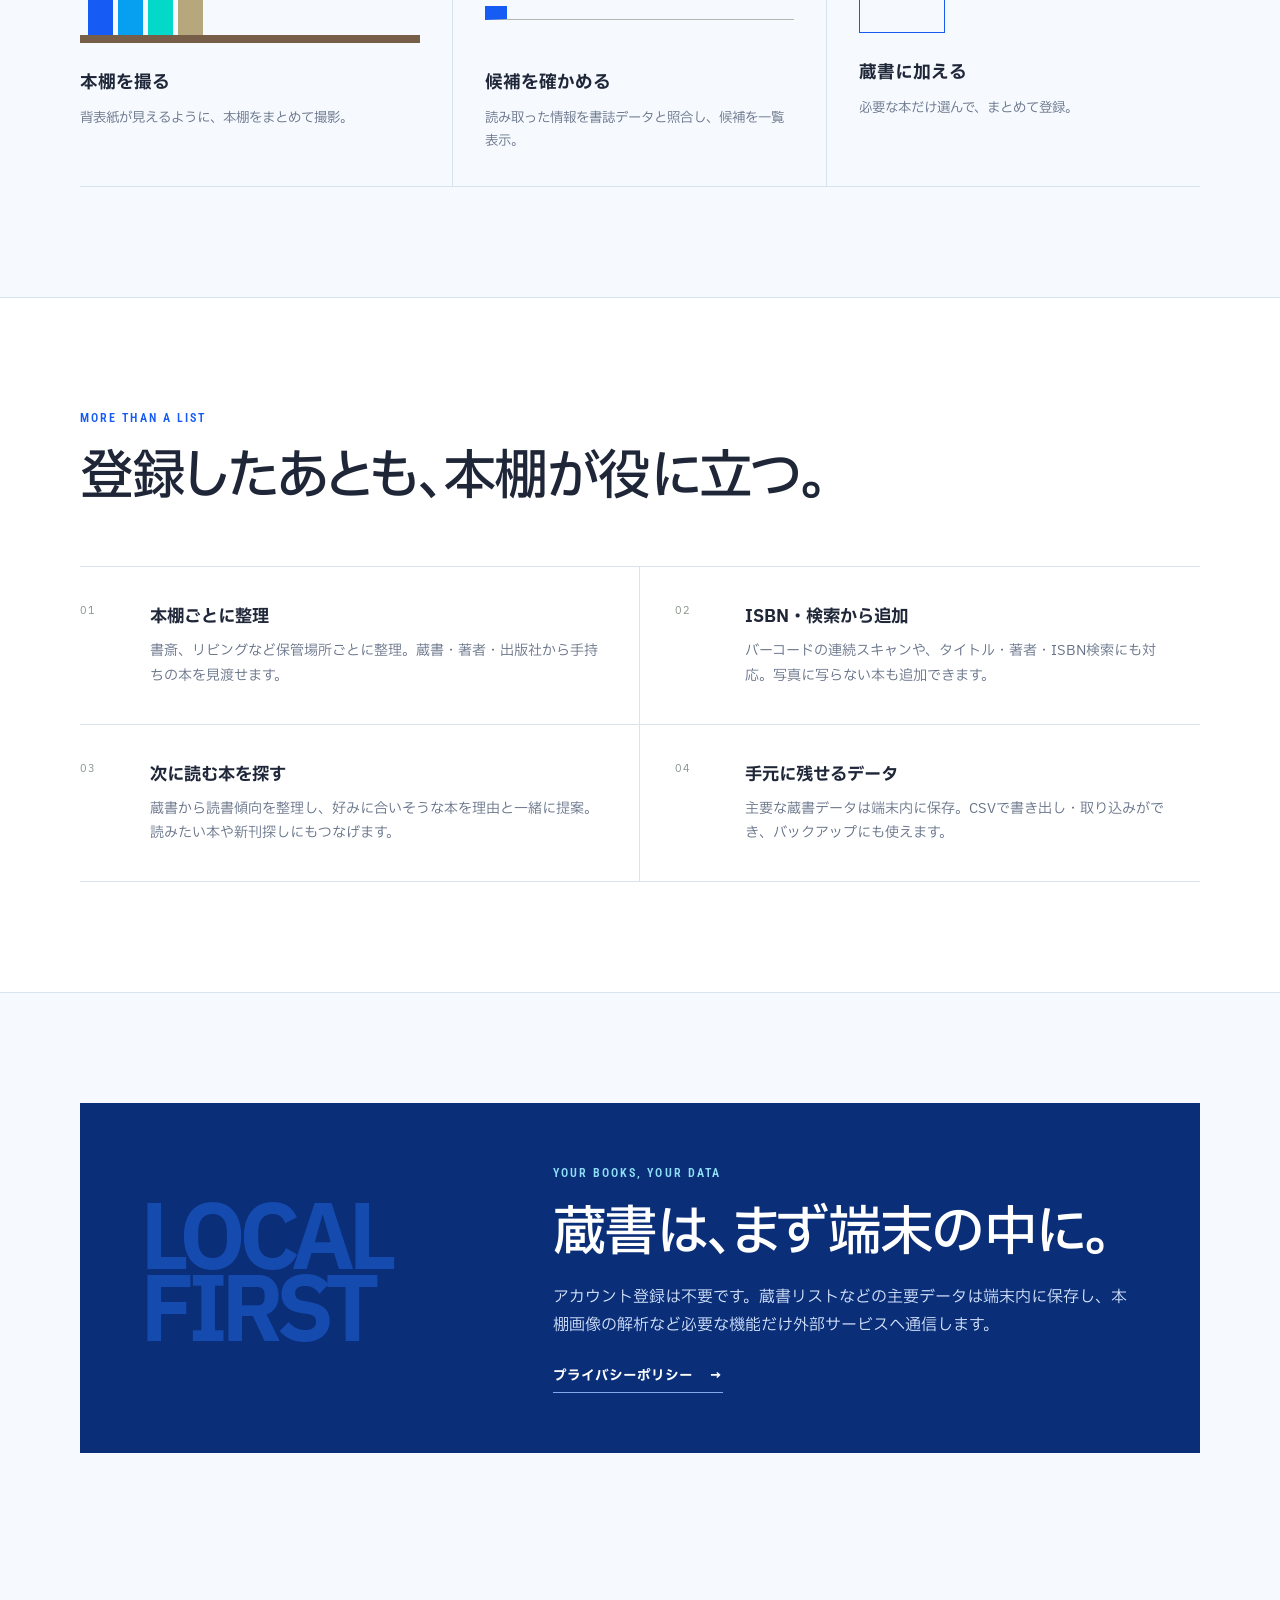
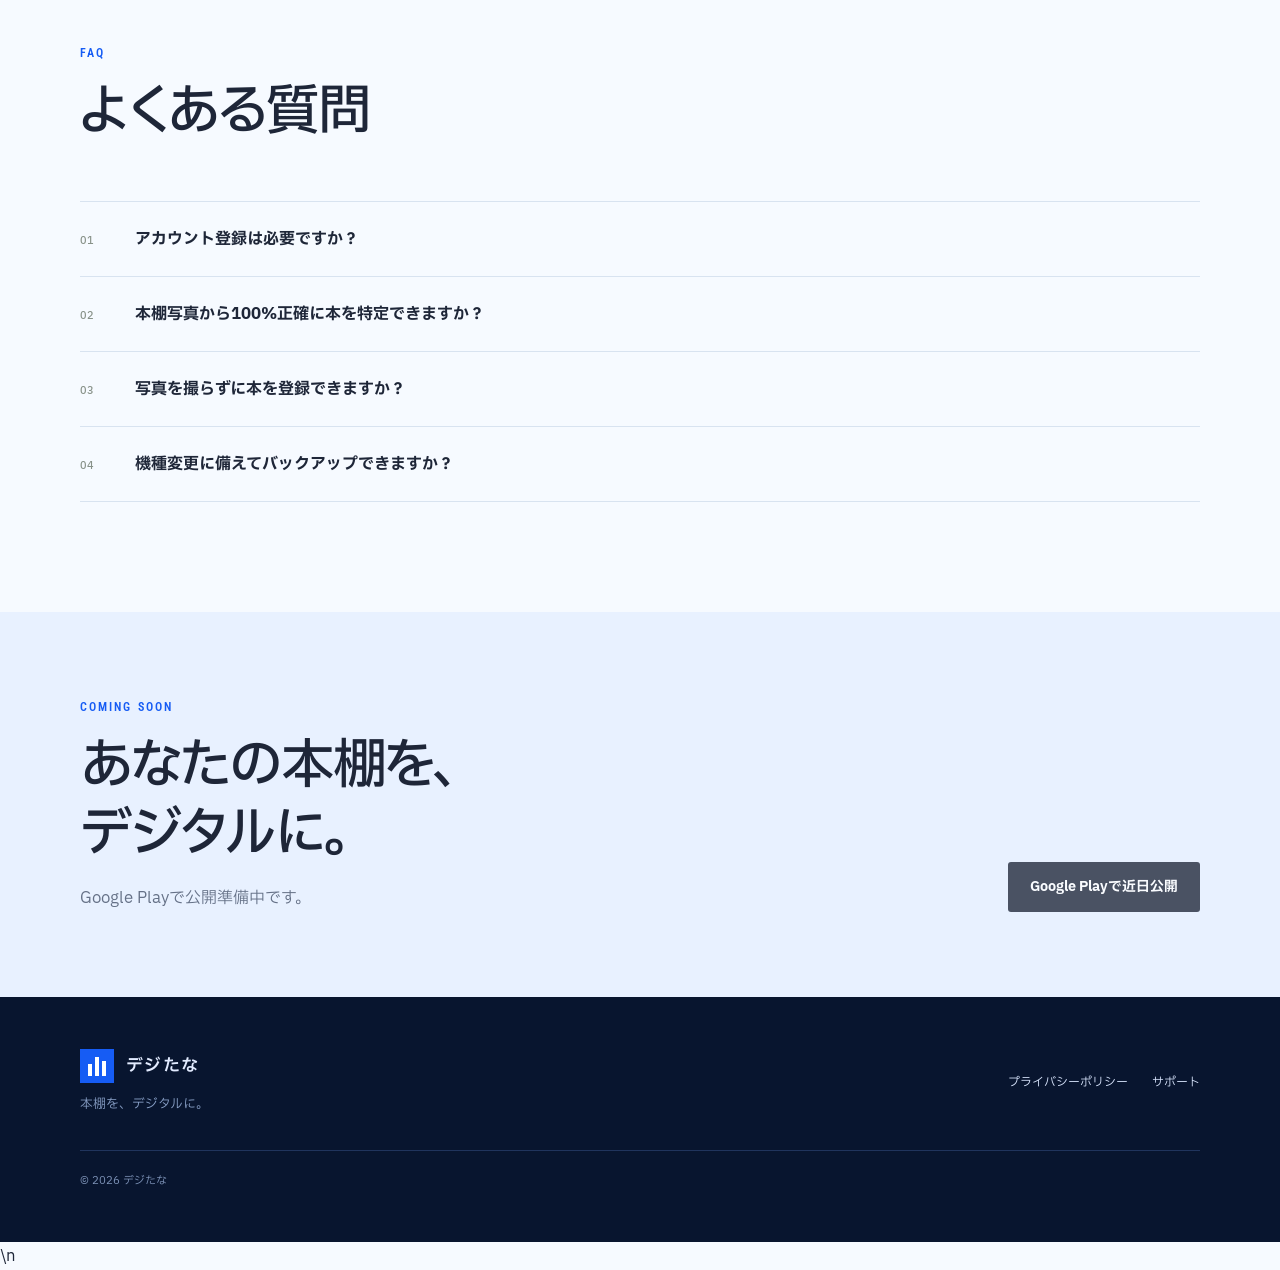
==== commit f48e341b: "Update preview background motion" ====
--- a/preview/index.html
+++ b/preview/index.html
@@ -21,23 +21,7 @@
   <link rel="stylesheet" href="./styles.css">
 </head>
 <body>
-  <div class="digital-bg" aria-hidden="true">
-    <span class="geo geo-line g1" data-depth="0.10"></span>
-    <span class="geo geo-corner g2" data-depth="-0.08"></span>
-    <span class="geo geo-square g3" data-depth="0.16"></span>
-    <span class="geo geo-cross g4" data-depth="-0.12"></span>
-    <span class="geo geo-frame g5" data-depth="0.20"></span>
-    <span class="geo geo-line g6" data-depth="-0.15"></span>
-    <span class="geo geo-dotgrid g7" data-depth="0.12"></span>
-    <span class="geo geo-corner g8" data-depth="-0.18"></span>
-    <span class="geo geo-square g9" data-depth="0.14"></span>
-    <span class="geo geo-line g10" data-depth="-0.10"></span>
-    <span class="geo geo-cross g11" data-depth="0.22"></span>
-    <span class="geo geo-frame g12" data-depth="-0.16"></span>
-    <span class="geo geo-corner g13" data-depth="0.11"></span>
-    <span class="geo geo-line g14" data-depth="-0.20"></span>
-  </div>
-  <a class="skip-link" href="#main">本文へ移動</a>
+  <div class="digital-bg" aria-hidden="true">\n    <span class="geo geo-line g1"></span>\n    <span class="geo geo-corner g2"></span>\n    <span class="geo geo-square g3"></span>\n    <span class="geo geo-cross g4"></span>\n    <span class="geo geo-frame g5"></span>\n    <span class="geo geo-line g6"></span>\n    <span class="geo geo-dotgrid g7"></span>\n    <span class="geo geo-corner g8"></span>\n    <span class="geo geo-square g9"></span>\n    <span class="geo geo-line g10"></span>\n    <span class="geo geo-cross g11"></span>\n    <span class="geo geo-frame g12"></span>\n    <span class="geo geo-corner g13"></span>\n    <span class="geo geo-line g14"></span>\n    <span class="geo geo-square g15"></span>\n    <span class="geo geo-cross g16"></span>\n    <span class="geo geo-line g17"></span>\n    <span class="geo geo-frame g18"></span>\n    <span class="geo geo-dotgrid g19"></span>\n    <span class="geo geo-corner g20"></span>\n    <span class="geo geo-square g21"></span>\n    <span class="geo geo-line g22"></span>\n    <span class="geo geo-cross g23"></span>\n    <span class="geo geo-corner g24"></span>\n    <span class="geo geo-frame g25"></span>\n    <span class="geo geo-line g26"></span>\n    <span class="geo geo-square g27"></span>\n    <span class="geo geo-cross g28"></span>\n  </div>\n  <a class="skip-link" href="#main">本文へ移動</a>
   <header class="site-header">
     <div class="wrap nav">
       <a class="brand" href="./" aria-label="デジたな トップ">
@@ -159,39 +143,5 @@
       <nav class="footer-links" aria-label="フッターナビゲーション"><a href="../privacy/">プライバシーポリシー</a><a href="../support/">サポート</a></nav>
       <small>© 2026 デジたな</small>
     </div>
-  </footer>
-  <script>
-    (() => {
-      const reduceMotion = window.matchMedia('(prefers-reduced-motion: reduce)');
-      const shapes = [...document.querySelectorAll('.digital-bg .geo')];
-      let ticking = false;
-
-      const updateParallax = () => {
-        if (reduceMotion.matches) {
-          shapes.forEach((shape) => shape.style.setProperty('--scroll-y', '0px'));
-          ticking = false;
-          return;
-        }
-
-        const y = window.scrollY;
-        shapes.forEach((shape) => {
-          const depth = Number(shape.dataset.depth || 0);
-          shape.style.setProperty('--scroll-y', (y * depth).toFixed(1) + 'px');
-        });
-        ticking = false;
-      };
-
-      const requestUpdate = () => {
-        if (!ticking) {
-          requestAnimationFrame(updateParallax);
-          ticking = true;
-        }
-      };
-
-      updateParallax();
-      window.addEventListener('scroll', requestUpdate, { passive: true });
-      reduceMotion.addEventListener?.('change', updateParallax);
-    })();
-  </script>
-</body>
+  </footer>\n</body>
 </html>
--- a/preview/styles.css
+++ b/preview/styles.css
@@ -1 +1 @@
-@import url("https://fonts.googleapis.com/css2?family=IBM+Plex+Sans+JP:wght@300;400;500;600;700&family=Roboto+Condensed:wght@500;600;700&display=swap");:root{color-scheme:light;--paper:#F6FAFF;--white:#fff;--ink:#1E2638;--muted:#657187;--green:#165CF4;--green-dark:#0A2E78;--mint:#E8F1FF;--line:#D8E3F0;--warm:#079FEF;--blue:#04D9C9;--radius:18px}*{box-sizing:border-box}html{scroll-behavior:smooth}body{margin:0;background:var(--paper);color:var(--ink);font-family:"IBM Plex Sans JP","Noto Sans JP","Hiragino Sans","Yu Gothic",sans-serif;line-height:1.75;-webkit-font-smoothing:antialiased}a{color:inherit}.wrap{width:min(1120px,calc(100% - 48px));margin-inline:auto}.skip-link{position:fixed;left:12px;top:-60px;z-index:100;background:var(--green);color:#fff;padding:8px 14px}.skip-link:focus{top:12px}.site-header{position:sticky;top:0;z-index:20;background:rgba(246,250,255,.92);border-bottom:1px solid var(--line);backdrop-filter:blur(12px)}.nav{height:72px;display:flex;align-items:center;justify-content:space-between;gap:30px}.brand{display:inline-flex;align-items:center;gap:12px;text-decoration:none;font-weight:700;letter-spacing:.06em}.brand-name{font-size:1.06rem;font-weight:600;letter-spacing:.08em}.brand-mark,.mini-mark{display:flex;align-items:flex-end;justify-content:center;gap:3px;background:var(--green);padding:7px;width:34px;height:34px}.brand-mark i,.mini-mark i{display:block;background:#fff;width:4px}.brand-mark i:nth-child(1),.mini-mark i:nth-child(1){height:12px}.brand-mark i:nth-child(2),.mini-mark i:nth-child(2){height:19px}.brand-mark i:nth-child(3),.mini-mark i:nth-child(3){height:15px}.nav nav{display:flex;gap:28px}.nav nav a{text-decoration:none;font-size:.82rem;color:#52617a}.nav nav a:hover{color:var(--green-dark)}.hero{min-height:690px;padding:92px 0 86px;display:grid;grid-template-columns:1fr .92fr;align-items:center;gap:70px}.kicker{margin:0 0 16px;color:var(--green);font-family:"Roboto Condensed","Arial Narrow",sans-serif;font-size:.72rem;font-weight:600;letter-spacing:.18em}.hero h1{margin:0;font-size:clamp(3rem,6.4vw,5.6rem);line-height:1.08;letter-spacing:-.065em;font-weight:500;font-feature-settings:"palt"}.hero h1 span{color:var(--green)}.hero-concept{margin:24px 0 0;font-size:clamp(1.25rem,2.2vw,1.7rem);font-weight:400;letter-spacing:.02em;color:#30415f;font-feature-settings:"palt"}.lead{max-width:610px;margin:30px 0 0;font-size:1.05rem;color:#58667d}.hero-actions{display:flex;align-items:center;gap:25px;margin-top:34px;flex-wrap:wrap}.store-button{display:inline-flex;min-height:50px;align-items:center;padding:0 22px;background:var(--ink);color:#fff;text-decoration:none;font-weight:700;font-size:.86rem;border-radius:3px}.is-disabled{opacity:.78}.arrow-link{display:inline-flex;gap:16px;align-items:center;text-decoration:none;font-size:.85rem;font-weight:700;border-bottom:1px solid #aeb9b1;padding-bottom:3px}.hero-notes{display:flex;list-style:none;padding:0;margin:24px 0 0;color:#6c7b91;font-size:.72rem;flex-wrap:wrap}.hero-notes li+li:before{content:"/";padding:0 10px;color:#a8b9ce}.device-stage{position:relative;min-height:620px;display:grid;place-items:center}.device-stage:before{content:"";position:absolute;width:470px;height:470px;border-radius:46% 54% 58% 42%/42% 42% 58% 58%;background:#dfeaff;right:-10px;top:36px;transform:rotate(-8deg)}.shape{position:absolute;display:block;border-radius:999px}.shape-blue{width:128px;height:128px;background:#165CF4;right:10px;top:8px}.shape-cyan{width:64px;height:64px;background:#04D9C9;left:38px;bottom:92px}.phones-stack{position:relative;width:460px;height:580px}.phone-shell{position:absolute;background:#101522;border:7px solid #101522;border-radius:40px;padding:7px;box-shadow:0 28px 70px rgba(22,92,244,.18)}.phone-library{width:278px;height:560px;right:24px;top:12px;z-index:3;transform:rotate(2deg)}.phone-capture{width:248px;height:510px;left:12px;top:78px;z-index:2;transform:rotate(-7deg);box-shadow:0 22px 56px rgba(10,46,120,.18)}.phone-speaker{position:absolute;z-index:2;top:12px;left:50%;transform:translateX(-50%);width:82px;height:20px;border-radius:999px;background:#101522}.phone-screen{height:100%;overflow:hidden;border-radius:29px;background:#fff}.phone-screen img{display:block;width:100%;height:100%;object-fit:cover}.floating-note{position:absolute;z-index:4;background:rgba(255,255,255,.86);border:1px solid #d9e4f1;box-shadow:0 16px 38px rgba(43,74,129,.13);padding:12px 15px;display:grid;grid-template-columns:auto 1fr auto;gap:9px;align-items:center;border-radius:999px;min-width:160px;backdrop-filter:blur(10px)}.floating-note small{font-size:7px;color:#165CF4}.floating-note b{font-size:10px}.floating-note span{color:#165CF4}.note-scan{left:-2px;top:96px}.note-organize{right:-12px;bottom:72px}.scene-caption{position:absolute;right:0;bottom:2px;margin:0;font-size:.62rem;letter-spacing:.14em;color:#70819a}.statement{background:#0A2E78;color:#fff;padding:75px 0}.statement-inner{display:grid;grid-template-columns:.7fr 1.3fr;gap:70px;align-items:end}.statement p{margin:0;color:#b8cff7;font-size:.85rem}.statement strong{font-size:clamp(1.65rem,3.4vw,2.8rem);line-height:1.5;letter-spacing:-.03em;font-weight:500;font-feature-settings:"palt"}.section{padding:110px 0}.section-heading{max-width:790px;margin-bottom:55px}.section-heading h2,.local-first h2,.cta h2{font-size:clamp(2rem,4.2vw,3.6rem);line-height:1.25;letter-spacing:-.045em;margin:0;font-weight:500;font-feature-settings:"palt"}.split-heading{max-width:none;display:grid;grid-template-columns:1.1fr .9fr;gap:70px;align-items:end}.split-heading>p{margin:0;color:var(--muted);font-size:.92rem}.process{list-style:none;padding:0;margin:0;display:grid;grid-template-columns:repeat(3,1fr);border-top:1px solid var(--line);border-bottom:1px solid var(--line)}.process li{padding:26px 32px 32px;border-right:1px solid var(--line)}.process li:first-child{padding-left:0}.process li:last-child{border-right:0}.process>li>span,.feature-list article>span{font-size:.65rem;color:#849087;letter-spacing:.1em}.process-icon{height:105px;margin:35px 0 25px;display:flex;align-items:flex-end;gap:5px}.shelf-icon{border-bottom:8px solid #765e48;padding:0 8px}.shelf-icon i{width:25px;background:var(--green);height:68px}.shelf-icon i:nth-child(2){height:90px;background:var(--warm)}.shelf-icon i:nth-child(3){height:75px;background:var(--blue)}.shelf-icon i:nth-child(4){height:83px;background:#b6a77d}.list-icon{flex-direction:column;justify-content:center;align-items:stretch;gap:9px}.list-icon i{height:14px;border-left:22px solid var(--green);border-bottom:1px solid #aeb9b1}.check-icon{align-items:center;justify-content:center;border:1px solid var(--green);width:86px;height:86px;margin-top:44px;font-size:2rem;color:var(--green)}.process h3{font-size:1.1rem;margin:0 0 8px}.process p{font-size:.84rem;color:var(--muted);margin:0}.feature-section{background:#fff;border-block:1px solid var(--line)}.feature-list{display:grid;grid-template-columns:1fr 1fr;border-top:1px solid var(--line)}.feature-list article{display:grid;grid-template-columns:55px 1fr;gap:15px;padding:35px 35px 35px 0;border-bottom:1px solid var(--line)}.feature-list article:nth-child(odd){border-right:1px solid var(--line)}.feature-list article:nth-child(even){padding-left:35px}.feature-list h3{margin:0 0 7px;font-size:1.08rem}.feature-list p{margin:0;color:var(--muted);font-size:.88rem}.local-first{background:#0A2E78;color:#fff;min-height:350px;padding:55px 60px;display:grid;grid-template-columns:.75fr 1.25fr;gap:60px;align-items:center}.local-first .kicker{color:#8fdff7}.local-first>div:last-child>p:not(.kicker){color:#d7e6ff;max-width:650px}.local-number{font-size:clamp(3.5rem,7vw,6.8rem);font-weight:800;line-height:.8;letter-spacing:-.08em;color:#154aaf}.arrow-link.light{color:#fff;border-color:#84a8e8;margin-top:10px}.faq-section{padding-top:80px}.faq-list{border-top:1px solid var(--line)}details{border-bottom:1px solid var(--line)}summary{cursor:pointer;list-style:none;padding:23px 0;font-weight:650}summary::-webkit-details-marker{display:none}summary span{display:inline-block;width:55px;color:#879188;font-size:.65rem;font-weight:500}details p{margin:0 0 25px;padding-left:55px;color:var(--muted);max-width:850px;font-size:.9rem}.cta{background:var(--mint);padding:85px 0}.cta-inner{display:flex;align-items:flex-end;justify-content:space-between;gap:50px}.cta p:not(.kicker){color:var(--muted);margin-bottom:0}footer{background:#08152f;color:#e2ebff;padding:52px 0}.footer-main{display:grid;grid-template-columns:1fr auto;gap:10px 35px}.footer-brand{grid-column:1}.footer-main>p{margin:0;color:#89a0c7;font-size:.8rem}.footer-links{grid-column:2;grid-row:1/3;display:flex;gap:24px;align-items:center}.footer-links a{font-size:.75rem;color:#d7e3fb;text-decoration:none}.footer-main small{grid-column:1/-1;border-top:1px solid #20345d;margin-top:25px;padding-top:20px;color:#8096bb;font-size:.68rem}.legal{padding:85px 0 110px;max-width:900px}.legal-header{margin-bottom:55px}.legal h1{font-size:clamp(2.4rem,5vw,4.4rem);line-height:1.15;letter-spacing:-.04em;margin:0 0 20px}.legal h2{font-size:1.25rem;margin:48px 0 12px;padding-top:8px;border-top:1px solid var(--line)}.legal h3{font-size:1rem;margin:30px 0 8px}.legal p,.legal li{color:#4c5950}.legal ul{padding-left:1.4em}.legal .meta{font-size:.8rem;color:var(--muted)}.legal-card{background:#fff;border:1px solid var(--line);padding:24px 28px;margin:24px 0}.legal .faq-list h2{border:0}.legal details p{padding-left:0}@media(max-width:820px){.wrap{width:min(100% - 34px,1120px)}.nav{height:64px}.nav nav a:nth-child(-n+3){display:none}.hero{grid-template-columns:1fr;gap:34px;padding:48px 0 70px}.device-stage{order:-1;min-height:650px;max-width:520px;width:100%;margin:auto}.phones-stack{width:360px;height:545px}.phone-library{width:250px;height:520px;right:12px;top:10px}.phone-capture{width:220px;height:470px;left:4px;top:78px}.device-stage:before{width:360px;height:360px;right:-12px;top:44px}.note-scan{left:-6px;top:64px}.note-organize{right:-6px;bottom:44px}.hero-copy{text-align:center}.hero-actions,.hero-notes{justify-content:center}.statement-inner,.split-heading,.local-first{grid-template-columns:1fr;gap:28px}.process{grid-template-columns:1fr}.process li,.process li:first-child{padding:25px 0;border-right:0;border-bottom:1px solid var(--line)}.process li:last-child{border-bottom:0}.process-icon{height:80px;margin:20px 0}.feature-list{grid-template-columns:1fr}.feature-list article,.feature-list article:nth-child(even){padding:28px 0;border-right:0}.local-first{padding:40px 30px}.local-number{display:none}.cta-inner{align-items:flex-start;flex-direction:column}.section{padding:80px 0}.footer-main{grid-template-columns:1fr}.footer-links{grid-column:1;grid-row:auto;flex-wrap:wrap}.footer-main small{grid-column:1}}@media(max-width:480px){.hero h1{font-size:3rem}.device-stage{min-height:600px}.phones-stack{width:320px;height:510px}.phone-library{width:224px;height:482px;right:6px;top:10px}.phone-capture{width:192px;height:430px;left:4px;top:74px}.device-stage:before{width:330px;height:330px;right:-20px}.note-scan{left:-12px;top:56px}.note-organize{right:-10px;bottom:40px}.statement{padding:55px 0}.statement strong{font-size:1.55rem}.feature-list article{grid-template-columns:40px 1fr}.hero-notes li{margin-bottom:4px}.section-heading{margin-bottom:38px}}@media(prefers-reduced-motion:reduce){html{scroll-behavior:auto}}+@import url("https://fonts.googleapis.com/css2?family=IBM+Plex+Sans+JP:wght@300;400;500;600;700&family=Roboto+Condensed:wght@500;600;700&display=swap");:root{color-scheme:light;--paper:#F6FAFF;--white:#fff;--ink:#1E2638;--muted:#657187;--green:#165CF4;--green-dark:#0A2E78;--mint:#E8F1FF;--line:#D8E3F0;--warm:#079FEF;--blue:#04D9C9;--radius:18px}*{box-sizing:border-box}html{scroll-behavior:smooth}body{margin:0;background:var(--paper);color:var(--ink);font-family:"IBM Plex Sans JP","Noto Sans JP","Hiragino Sans","Yu Gothic",sans-serif;line-height:1.75;-webkit-font-smoothing:antialiased}a{color:inherit}.digital-bg{position:fixed;inset:0;z-index:0;overflow:hidden;pointer-events:none;contain:strict}.site-header,main,footer{position:relative;z-index:1}.geo{--scroll-y:0px;position:absolute;display:block;opacity:.09;will-change:transform;transform:translate3d(0,var(--scroll-y),0);animation:geoFloat 34s ease-in-out infinite alternate}.geo-line{height:1px;background:#165CF4;box-shadow:0 5px 0 rgba(7,159,239,.35)}.geo-square{border:2px solid #079FEF}.geo-cross:before,.geo-cross:after{content:"";position:absolute;background:#165CF4}.geo-cross:before{left:50%;top:0;width:2px;height:100%;transform:translateX(-50%)}.geo-cross:after{top:50%;left:0;height:2px;width:100%;transform:translateY(-50%)}.geo-frame{border:1px solid #04D9C9}.geo-corner{border-top:2px solid #165CF4;border-left:2px solid #165CF4}.geo-dotgrid{background-image:radial-gradient(circle,#079FEF 1.2px,transparent 1.5px);background-size:14px 14px}.g1{width:220px;left:4vw;top:18vh;animation-duration:38s}.g2{width:86px;height:86px;right:8vw;top:12vh;transform:translate3d(0,var(--scroll-y),0) rotate(16deg);animation-duration:42s}.g3{width:26px;height:26px;left:14vw;top:68vh;animation-duration:29s;animation-delay:-8s}.g4{width:46px;height:46px;right:20vw;top:58vh;animation-duration:33s;animation-delay:-14s}.g5{width:150px;height:92px;right:2vw;top:78vh;transform:translate3d(0,var(--scroll-y),0) rotate(-9deg);animation-duration:47s}.g6{width:280px;left:28vw;top:38vh;animation-duration:52s;animation-delay:-18s}.g7{width:128px;height:86px;left:2vw;top:84vh;animation-duration:36s;animation-delay:-7s}.g8{width:112px;height:112px;right:30vw;top:26vh;transform:translate3d(0,var(--scroll-y),0) rotate(45deg);animation-duration:44s;animation-delay:-21s}.g9{width:18px;height:18px;right:7vw;top:44vh;animation-duration:31s;animation-delay:-4s}.g10{width:190px;left:8vw;top:48vh;animation-duration:41s;animation-delay:-13s}.g11{width:32px;height:32px;left:42vw;top:76vh;animation-duration:27s;animation-delay:-9s}.g12{width:108px;height:108px;left:56vw;top:8vh;transform:translate3d(0,var(--scroll-y),0) rotate(12deg);animation-duration:49s;animation-delay:-25s}.g13{width:72px;height:72px;left:34vw;top:12vh;transform:translate3d(0,var(--scroll-y),0) rotate(-18deg);animation-duration:37s;animation-delay:-17s}.g14{width:240px;right:4vw;top:88vh;animation-duration:54s;animation-delay:-22s}@keyframes geoFloat{0%{margin-top:-12px;margin-left:-8px}50%{margin-top:18px;margin-left:15px}100%{margin-top:-4px;margin-left:30px}}.wrap{width:min(1120px,calc(100% - 48px));margin-inline:auto}.skip-link{position:fixed;left:12px;top:-60px;z-index:100;background:var(--green);color:#fff;padding:8px 14px}.skip-link:focus{top:12px}.site-header{position:sticky;top:0;z-index:20;background:rgba(246,250,255,.92);border-bottom:1px solid var(--line);backdrop-filter:blur(12px)}.nav{height:72px;display:flex;align-items:center;justify-content:space-between;gap:30px}.brand{display:inline-flex;align-items:center;gap:12px;text-decoration:none;font-weight:700;letter-spacing:.06em}.brand-name{font-size:1.06rem;font-weight:600;letter-spacing:.08em}.brand-mark,.mini-mark{display:flex;align-items:flex-end;justify-content:center;gap:3px;background:var(--green);padding:7px;width:34px;height:34px}.brand-mark i,.mini-mark i{display:block;background:#fff;width:4px}.brand-mark i:nth-child(1),.mini-mark i:nth-child(1){height:12px}.brand-mark i:nth-child(2),.mini-mark i:nth-child(2){height:19px}.brand-mark i:nth-child(3),.mini-mark i:nth-child(3){height:15px}.nav nav{display:flex;gap:28px}.nav nav a{text-decoration:none;font-size:.82rem;color:#52617a}.nav nav a:hover{color:var(--green-dark)}.hero{min-height:690px;padding:92px 0 86px;display:grid;grid-template-columns:1fr .92fr;align-items:center;gap:70px}.kicker{margin:0 0 16px;color:var(--green);font-family:"Roboto Condensed","Arial Narrow",sans-serif;font-size:.72rem;font-weight:600;letter-spacing:.18em}.hero h1{margin:0;font-size:clamp(3rem,6.4vw,5.6rem);line-height:1.08;letter-spacing:-.065em;font-weight:500;font-feature-settings:"palt"}.hero h1 span{color:var(--green)}.hero-concept{margin:24px 0 0;font-size:clamp(1.25rem,2.2vw,1.7rem);font-weight:400;letter-spacing:.02em;color:#30415f;font-feature-settings:"palt"}.lead{max-width:610px;margin:30px 0 0;font-size:1.05rem;color:#58667d}.hero-actions{display:flex;align-items:center;gap:25px;margin-top:34px;flex-wrap:wrap}.store-button{display:inline-flex;min-height:50px;align-items:center;padding:0 22px;background:var(--ink);color:#fff;text-decoration:none;font-weight:700;font-size:.86rem;border-radius:3px}.is-disabled{opacity:.78}.arrow-link{display:inline-flex;gap:16px;align-items:center;text-decoration:none;font-size:.85rem;font-weight:700;border-bottom:1px solid #aeb9b1;padding-bottom:3px}.hero-notes{display:flex;list-style:none;padding:0;margin:24px 0 0;color:#6c7b91;font-size:.72rem;flex-wrap:wrap}.hero-notes li+li:before{content:"/";padding:0 10px;color:#a8b9ce}.device-stage{position:relative;min-height:620px;display:grid;place-items:center}.device-stage:before{content:"";position:absolute;width:470px;height:470px;border-radius:46% 54% 58% 42%/42% 42% 58% 58%;background:#dfeaff;right:-10px;top:36px;transform:rotate(-8deg)}.shape{position:absolute;display:block;border-radius:999px}.shape-blue{width:128px;height:128px;background:#165CF4;right:10px;top:8px}.shape-cyan{width:64px;height:64px;background:#04D9C9;left:38px;bottom:92px}.phones-stack{position:relative;width:460px;height:580px}.phone-shell{position:absolute;background:#101522;border:7px solid #101522;border-radius:40px;padding:7px;box-shadow:0 28px 70px rgba(22,92,244,.18)}.phone-library{width:278px;height:560px;right:24px;top:12px;z-index:3;transform:rotate(2deg)}.phone-capture{width:248px;height:510px;left:12px;top:78px;z-index:2;transform:rotate(-7deg);box-shadow:0 22px 56px rgba(10,46,120,.18)}.phone-speaker{position:absolute;z-index:2;top:12px;left:50%;transform:translateX(-50%);width:82px;height:20px;border-radius:999px;background:#101522}.phone-screen{height:100%;overflow:hidden;border-radius:29px;background:#fff}.phone-screen img{display:block;width:100%;height:100%;object-fit:cover}.floating-note{position:absolute;z-index:4;background:rgba(255,255,255,.86);border:1px solid #d9e4f1;box-shadow:0 16px 38px rgba(43,74,129,.13);padding:12px 15px;display:grid;grid-template-columns:auto 1fr auto;gap:9px;align-items:center;border-radius:999px;min-width:160px;backdrop-filter:blur(10px)}.floating-note small{font-size:7px;color:#165CF4}.floating-note b{font-size:10px}.floating-note span{color:#165CF4}.note-scan{left:-2px;top:96px}.note-organize{right:-12px;bottom:72px}.scene-caption{position:absolute;right:0;bottom:2px;margin:0;font-size:.62rem;letter-spacing:.14em;color:#70819a}.statement{background:#0A2E78;color:#fff;padding:75px 0}.statement-inner{display:grid;grid-template-columns:.7fr 1.3fr;gap:70px;align-items:end}.statement p{margin:0;color:#b8cff7;font-size:.85rem}.statement strong{font-size:clamp(1.65rem,3.4vw,2.8rem);line-height:1.5;letter-spacing:-.03em;font-weight:500;font-feature-settings:"palt"}.section{padding:110px 0}.section-heading{max-width:790px;margin-bottom:55px}.section-heading h2,.local-first h2,.cta h2{font-size:clamp(2rem,4.2vw,3.6rem);line-height:1.25;letter-spacing:-.045em;margin:0;font-weight:500;font-feature-settings:"palt"}.split-heading{max-width:none;display:grid;grid-template-columns:1.1fr .9fr;gap:70px;align-items:end}.split-heading>p{margin:0;color:var(--muted);font-size:.92rem}.process{list-style:none;padding:0;margin:0;display:grid;grid-template-columns:repeat(3,1fr);border-top:1px solid var(--line);border-bottom:1px solid var(--line)}.process li{padding:26px 32px 32px;border-right:1px solid var(--line)}.process li:first-child{padding-left:0}.process li:last-child{border-right:0}.process>li>span,.feature-list article>span{font-size:.65rem;color:#849087;letter-spacing:.1em}.process-icon{height:105px;margin:35px 0 25px;display:flex;align-items:flex-end;gap:5px}.shelf-icon{border-bottom:8px solid #765e48;padding:0 8px}.shelf-icon i{width:25px;background:var(--green);height:68px}.shelf-icon i:nth-child(2){height:90px;background:var(--warm)}.shelf-icon i:nth-child(3){height:75px;background:var(--blue)}.shelf-icon i:nth-child(4){height:83px;background:#b6a77d}.list-icon{flex-direction:column;justify-content:center;align-items:stretch;gap:9px}.list-icon i{height:14px;border-left:22px solid var(--green);border-bottom:1px solid #aeb9b1}.check-icon{align-items:center;justify-content:center;border:1px solid var(--green);width:86px;height:86px;margin-top:44px;font-size:2rem;color:var(--green)}.process h3{font-size:1.1rem;margin:0 0 8px}.process p{font-size:.84rem;color:var(--muted);margin:0}.feature-section{background:#fff;border-block:1px solid var(--line)}.feature-list{display:grid;grid-template-columns:1fr 1fr;border-top:1px solid var(--line)}.feature-list article{display:grid;grid-template-columns:55px 1fr;gap:15px;padding:35px 35px 35px 0;border-bottom:1px solid var(--line)}.feature-list article:nth-child(odd){border-right:1px solid var(--line)}.feature-list article:nth-child(even){padding-left:35px}.feature-list h3{margin:0 0 7px;font-size:1.08rem}.feature-list p{margin:0;color:var(--muted);font-size:.88rem}.local-first{background:#0A2E78;color:#fff;min-height:350px;padding:55px 60px;display:grid;grid-template-columns:.75fr 1.25fr;gap:60px;align-items:center}.local-first .kicker{color:#8fdff7}.local-first>div:last-child>p:not(.kicker){color:#d7e6ff;max-width:650px}.local-number{font-size:clamp(3.5rem,7vw,6.8rem);font-weight:800;line-height:.8;letter-spacing:-.08em;color:#154aaf}.arrow-link.light{color:#fff;border-color:#84a8e8;margin-top:10px}.faq-section{padding-top:80px}.faq-list{border-top:1px solid var(--line)}details{border-bottom:1px solid var(--line)}summary{cursor:pointer;list-style:none;padding:23px 0;font-weight:650}summary::-webkit-details-marker{display:none}summary span{display:inline-block;width:55px;color:#879188;font-size:.65rem;font-weight:500}details p{margin:0 0 25px;padding-left:55px;color:var(--muted);max-width:850px;font-size:.9rem}.cta{background:var(--mint);padding:85px 0}.cta-inner{display:flex;align-items:flex-end;justify-content:space-between;gap:50px}.cta p:not(.kicker){color:var(--muted);margin-bottom:0}footer{background:#08152f;color:#e2ebff;padding:52px 0}.footer-main{display:grid;grid-template-columns:1fr auto;gap:10px 35px}.footer-brand{grid-column:1}.footer-main>p{margin:0;color:#89a0c7;font-size:.8rem}.footer-links{grid-column:2;grid-row:1/3;display:flex;gap:24px;align-items:center}.footer-links a{font-size:.75rem;color:#d7e3fb;text-decoration:none}.footer-main small{grid-column:1/-1;border-top:1px solid #20345d;margin-top:25px;padding-top:20px;color:#8096bb;font-size:.68rem}.legal{padding:85px 0 110px;max-width:900px}.legal-header{margin-bottom:55px}.legal h1{font-size:clamp(2.4rem,5vw,4.4rem);line-height:1.15;letter-spacing:-.04em;margin:0 0 20px}.legal h2{font-size:1.25rem;margin:48px 0 12px;padding-top:8px;border-top:1px solid var(--line)}.legal h3{font-size:1rem;margin:30px 0 8px}.legal p,.legal li{color:#4c5950}.legal ul{padding-left:1.4em}.legal .meta{font-size:.8rem;color:var(--muted)}.legal-card{background:#fff;border:1px solid var(--line);padding:24px 28px;margin:24px 0}.legal .faq-list h2{border:0}.legal details p{padding-left:0}@media(max-width:820px){.wrap{width:min(100% - 34px,1120px)}.nav{height:64px}.nav nav a:nth-child(-n+3){display:none}.hero{grid-template-columns:1fr;gap:34px;padding:48px 0 70px}.device-stage{order:-1;min-height:650px;max-width:520px;width:100%;margin:auto}.phones-stack{width:360px;height:545px}.phone-library{width:250px;height:520px;right:12px;top:10px}.phone-capture{width:220px;height:470px;left:4px;top:78px}.device-stage:before{width:360px;height:360px;right:-12px;top:44px}.note-scan{left:-6px;top:64px}.note-organize{right:-6px;bottom:44px}.hero-copy{text-align:center}.hero-actions,.hero-notes{justify-content:center}.statement-inner,.split-heading,.local-first{grid-template-columns:1fr;gap:28px}.process{grid-template-columns:1fr}.process li,.process li:first-child{padding:25px 0;border-right:0;border-bottom:1px solid var(--line)}.process li:last-child{border-bottom:0}.process-icon{height:80px;margin:20px 0}.feature-list{grid-template-columns:1fr}.feature-list article,.feature-list article:nth-child(even){padding:28px 0;border-right:0}.local-first{padding:40px 30px}.local-number{display:none}.cta-inner{align-items:flex-start;flex-direction:column}.section{padding:80px 0}.footer-main{grid-template-columns:1fr}.footer-links{grid-column:1;grid-row:auto;flex-wrap:wrap}.footer-main small{grid-column:1}}@media(max-width:480px){.hero h1{font-size:3rem}.device-stage{min-height:600px}.phones-stack{width:320px;height:510px}.phone-library{width:224px;height:482px;right:6px;top:10px}.phone-capture{width:192px;height:430px;left:4px;top:74px}.device-stage:before{width:330px;height:330px;right:-20px}.note-scan{left:-12px;top:56px}.note-organize{right:-10px;bottom:40px}.statement{padding:55px 0}.statement strong{font-size:1.55rem}.feature-list article{grid-template-columns:40px 1fr}.hero-notes li{margin-bottom:4px}.section-heading{margin-bottom:38px}}@media(prefers-reduced-motion:reduce){html{scroll-behavior:auto}.geo{animation:none!important;transform:none!important}}
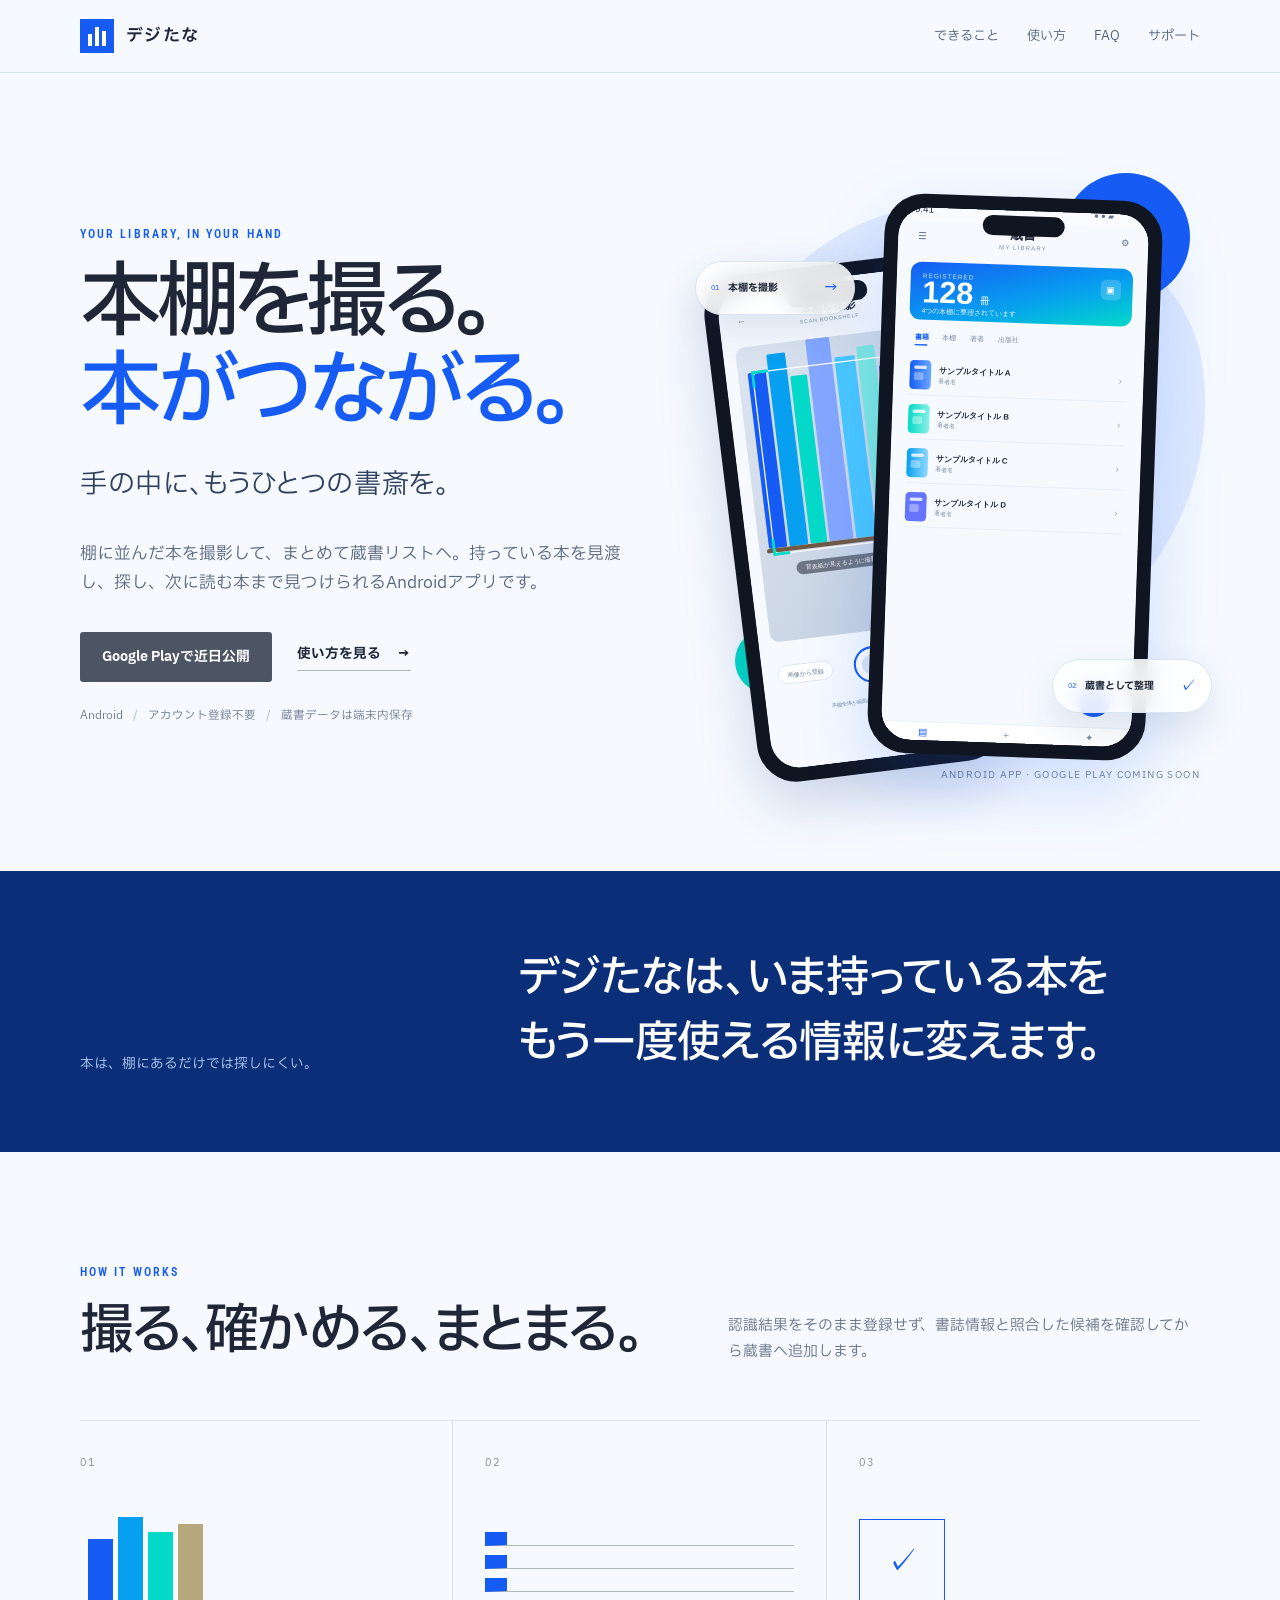
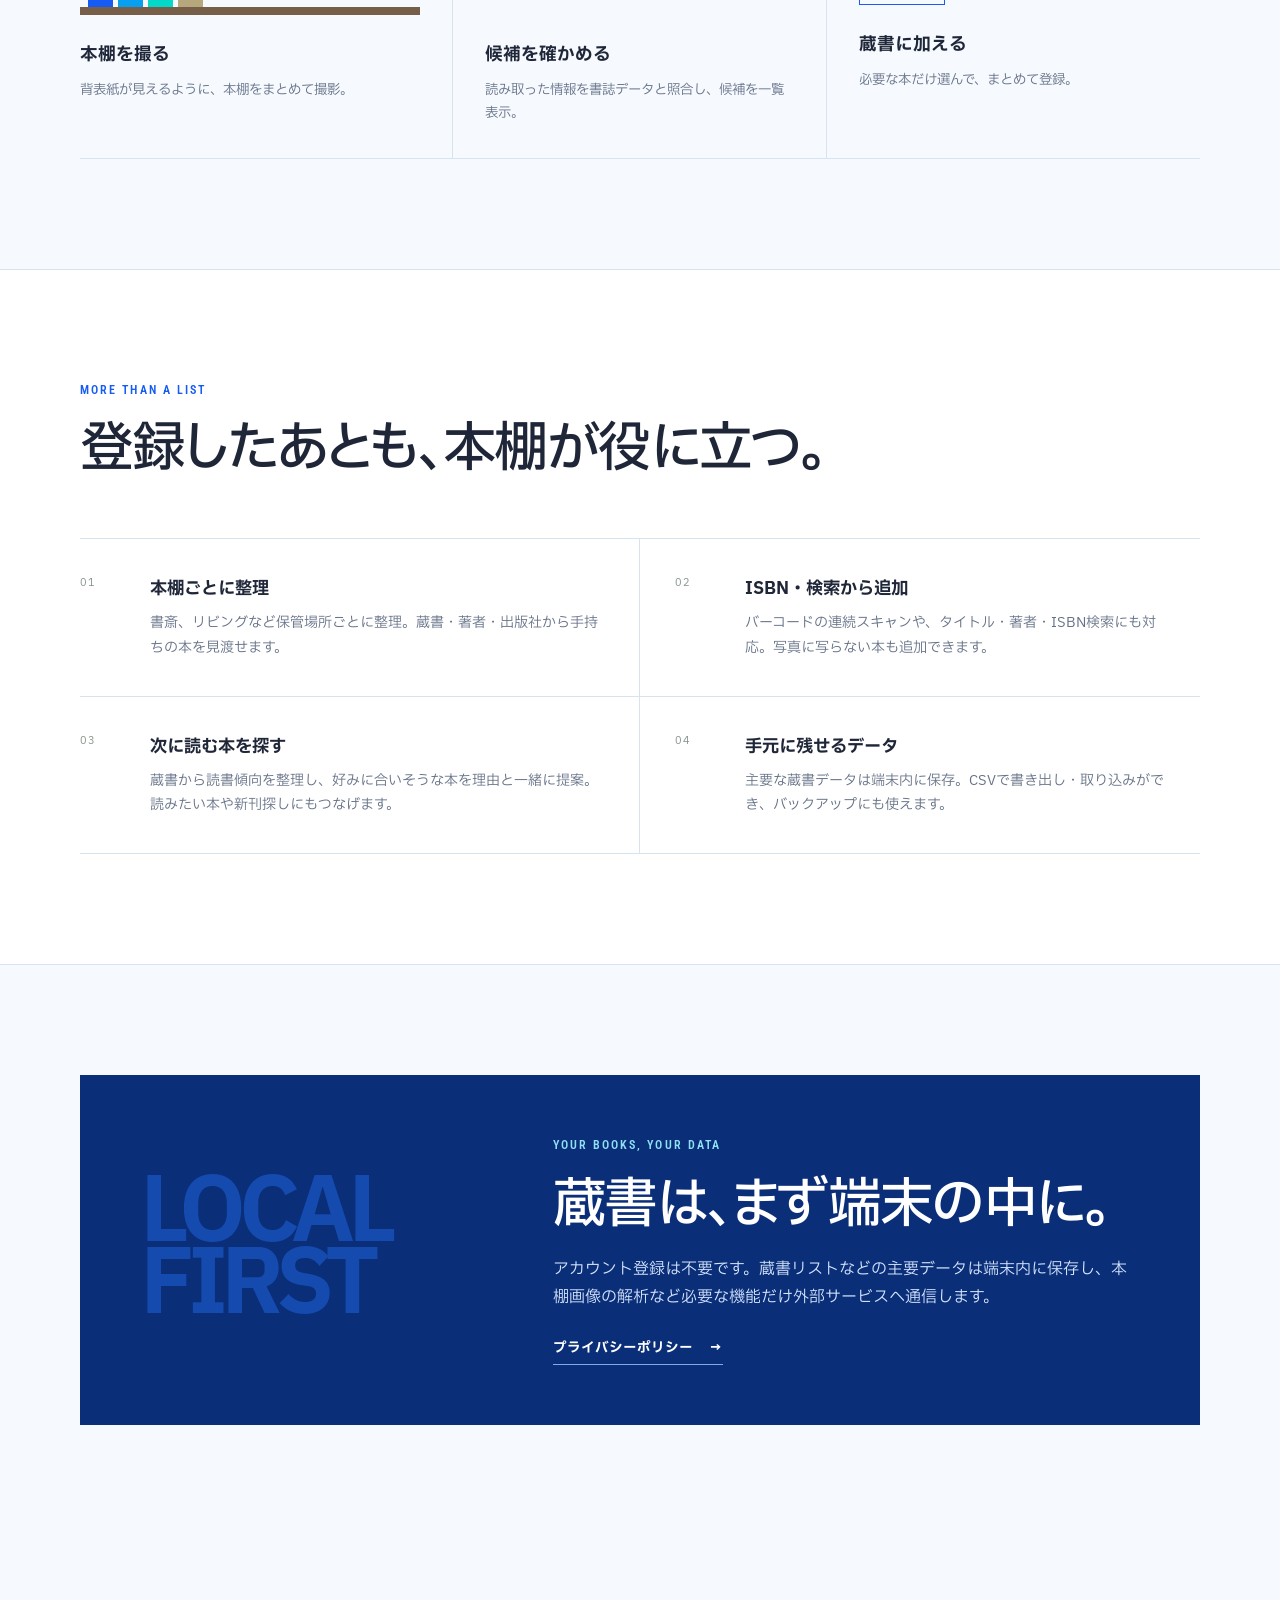
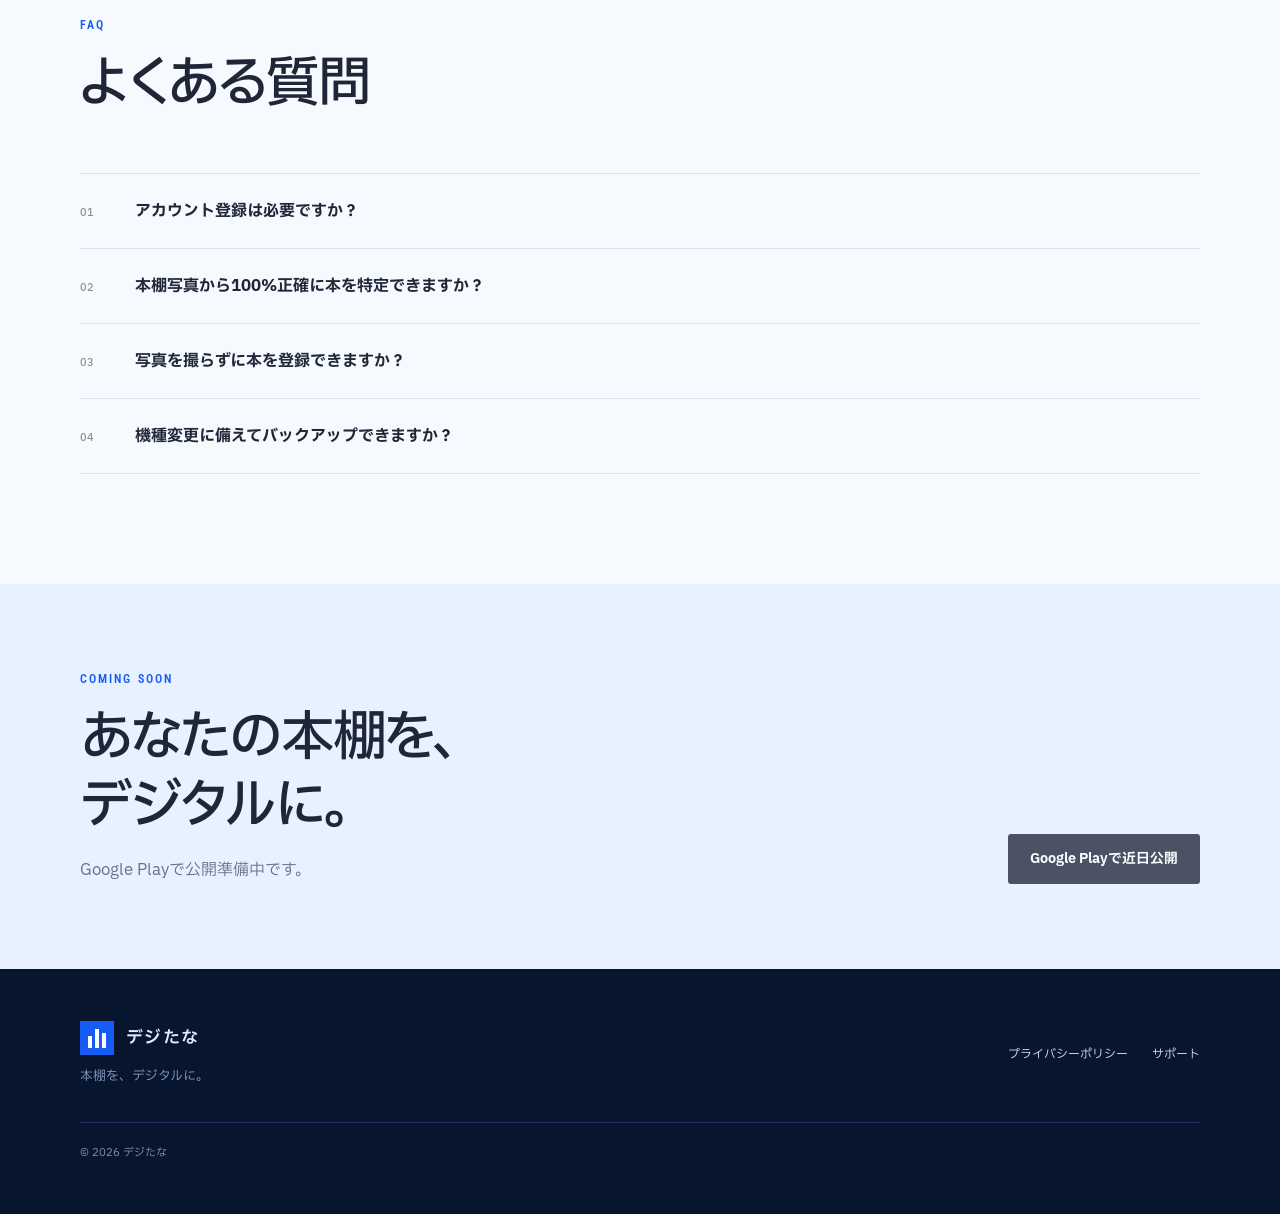
==== commit b5b9b462: "Remove preview newline artifacts" ====
--- a/preview/index.html
+++ b/preview/index.html
@@ -21,7 +21,37 @@
   <link rel="stylesheet" href="./styles.css">
 </head>
 <body>
-  <div class="digital-bg" aria-hidden="true">\n    <span class="geo geo-line g1"></span>\n    <span class="geo geo-corner g2"></span>\n    <span class="geo geo-square g3"></span>\n    <span class="geo geo-cross g4"></span>\n    <span class="geo geo-frame g5"></span>\n    <span class="geo geo-line g6"></span>\n    <span class="geo geo-dotgrid g7"></span>\n    <span class="geo geo-corner g8"></span>\n    <span class="geo geo-square g9"></span>\n    <span class="geo geo-line g10"></span>\n    <span class="geo geo-cross g11"></span>\n    <span class="geo geo-frame g12"></span>\n    <span class="geo geo-corner g13"></span>\n    <span class="geo geo-line g14"></span>\n    <span class="geo geo-square g15"></span>\n    <span class="geo geo-cross g16"></span>\n    <span class="geo geo-line g17"></span>\n    <span class="geo geo-frame g18"></span>\n    <span class="geo geo-dotgrid g19"></span>\n    <span class="geo geo-corner g20"></span>\n    <span class="geo geo-square g21"></span>\n    <span class="geo geo-line g22"></span>\n    <span class="geo geo-cross g23"></span>\n    <span class="geo geo-corner g24"></span>\n    <span class="geo geo-frame g25"></span>\n    <span class="geo geo-line g26"></span>\n    <span class="geo geo-square g27"></span>\n    <span class="geo geo-cross g28"></span>\n  </div>\n  <a class="skip-link" href="#main">本文へ移動</a>
+  <div class="digital-bg" aria-hidden="true">
+    <span class="geo geo-line g1"></span>
+    <span class="geo geo-corner g2"></span>
+    <span class="geo geo-square g3"></span>
+    <span class="geo geo-cross g4"></span>
+    <span class="geo geo-frame g5"></span>
+    <span class="geo geo-line g6"></span>
+    <span class="geo geo-dotgrid g7"></span>
+    <span class="geo geo-corner g8"></span>
+    <span class="geo geo-square g9"></span>
+    <span class="geo geo-line g10"></span>
+    <span class="geo geo-cross g11"></span>
+    <span class="geo geo-frame g12"></span>
+    <span class="geo geo-corner g13"></span>
+    <span class="geo geo-line g14"></span>
+    <span class="geo geo-square g15"></span>
+    <span class="geo geo-cross g16"></span>
+    <span class="geo geo-line g17"></span>
+    <span class="geo geo-frame g18"></span>
+    <span class="geo geo-dotgrid g19"></span>
+    <span class="geo geo-corner g20"></span>
+    <span class="geo geo-square g21"></span>
+    <span class="geo geo-line g22"></span>
+    <span class="geo geo-cross g23"></span>
+    <span class="geo geo-corner g24"></span>
+    <span class="geo geo-frame g25"></span>
+    <span class="geo geo-line g26"></span>
+    <span class="geo geo-square g27"></span>
+    <span class="geo geo-cross g28"></span>
+  </div>
+  <a class="skip-link" href="#main">本文へ移動</a>
   <header class="site-header">
     <div class="wrap nav">
       <a class="brand" href="./" aria-label="デジたな トップ">
@@ -42,7 +72,8 @@
       <div class="hero-copy">
         <p class="kicker">YOUR LIBRARY, IN YOUR HAND</p>
         <h1 id="hero-title">本棚を撮る。<br><span>本がつながる。</span></h1>
-        <p class="hero-concept">手の中に、もうひとつの書斎を。</p>\n        <p class="lead">棚に並んだ本を撮影して、まとめて蔵書リストへ。持っている本を見渡し、探し、次に読む本まで見つけられるAndroidアプリです。</p>
+        <p class="hero-concept">手の中に、もうひとつの書斎を。</p>
+        <p class="lead">棚に並んだ本を撮影して、まとめて蔵書リストへ。持っている本を見渡し、探し、次に読む本まで見つけられるAndroidアプリです。</p>
         <div class="hero-actions">
           <span class="store-button is-disabled" aria-disabled="true">Google Playで近日公開</span>
           <a class="arrow-link" href="#howto">使い方を見る <span aria-hidden="true">→</span></a>
@@ -143,5 +174,6 @@
       <nav class="footer-links" aria-label="フッターナビゲーション"><a href="../privacy/">プライバシーポリシー</a><a href="../support/">サポート</a></nav>
       <small>© 2026 デジたな</small>
     </div>
-  </footer>\n</body>
+  </footer>
+</body>
 </html>
--- a/preview/styles.css
+++ b/preview/styles.css
@@ -1 +1,3 @@
-@import url("https://fonts.googleapis.com/css2?family=IBM+Plex+Sans+JP:wght@300;400;500;600;700&family=Roboto+Condensed:wght@500;600;700&display=swap");:root{color-scheme:light;--paper:#F6FAFF;--white:#fff;--ink:#1E2638;--muted:#657187;--green:#165CF4;--green-dark:#0A2E78;--mint:#E8F1FF;--line:#D8E3F0;--warm:#079FEF;--blue:#04D9C9;--radius:18px}*{box-sizing:border-box}html{scroll-behavior:smooth}body{margin:0;background:var(--paper);color:var(--ink);font-family:"IBM Plex Sans JP","Noto Sans JP","Hiragino Sans","Yu Gothic",sans-serif;line-height:1.75;-webkit-font-smoothing:antialiased}a{color:inherit}.digital-bg{position:fixed;inset:0;z-index:0;overflow:hidden;pointer-events:none;contain:strict}.site-header,main,footer{position:relative;z-index:1}.geo{--scroll-y:0px;position:absolute;display:block;opacity:.09;will-change:transform;transform:translate3d(0,var(--scroll-y),0);animation:geoFloat 34s ease-in-out infinite alternate}.geo-line{height:1px;background:#165CF4;box-shadow:0 5px 0 rgba(7,159,239,.35)}.geo-square{border:2px solid #079FEF}.geo-cross:before,.geo-cross:after{content:"";position:absolute;background:#165CF4}.geo-cross:before{left:50%;top:0;width:2px;height:100%;transform:translateX(-50%)}.geo-cross:after{top:50%;left:0;height:2px;width:100%;transform:translateY(-50%)}.geo-frame{border:1px solid #04D9C9}.geo-corner{border-top:2px solid #165CF4;border-left:2px solid #165CF4}.geo-dotgrid{background-image:radial-gradient(circle,#079FEF 1.2px,transparent 1.5px);background-size:14px 14px}.g1{width:220px;left:4vw;top:18vh;animation-duration:38s}.g2{width:86px;height:86px;right:8vw;top:12vh;transform:translate3d(0,var(--scroll-y),0) rotate(16deg);animation-duration:42s}.g3{width:26px;height:26px;left:14vw;top:68vh;animation-duration:29s;animation-delay:-8s}.g4{width:46px;height:46px;right:20vw;top:58vh;animation-duration:33s;animation-delay:-14s}.g5{width:150px;height:92px;right:2vw;top:78vh;transform:translate3d(0,var(--scroll-y),0) rotate(-9deg);animation-duration:47s}.g6{width:280px;left:28vw;top:38vh;animation-duration:52s;animation-delay:-18s}.g7{width:128px;height:86px;left:2vw;top:84vh;animation-duration:36s;animation-delay:-7s}.g8{width:112px;height:112px;right:30vw;top:26vh;transform:translate3d(0,var(--scroll-y),0) rotate(45deg);animation-duration:44s;animation-delay:-21s}.g9{width:18px;height:18px;right:7vw;top:44vh;animation-duration:31s;animation-delay:-4s}.g10{width:190px;left:8vw;top:48vh;animation-duration:41s;animation-delay:-13s}.g11{width:32px;height:32px;left:42vw;top:76vh;animation-duration:27s;animation-delay:-9s}.g12{width:108px;height:108px;left:56vw;top:8vh;transform:translate3d(0,var(--scroll-y),0) rotate(12deg);animation-duration:49s;animation-delay:-25s}.g13{width:72px;height:72px;left:34vw;top:12vh;transform:translate3d(0,var(--scroll-y),0) rotate(-18deg);animation-duration:37s;animation-delay:-17s}.g14{width:240px;right:4vw;top:88vh;animation-duration:54s;animation-delay:-22s}@keyframes geoFloat{0%{margin-top:-12px;margin-left:-8px}50%{margin-top:18px;margin-left:15px}100%{margin-top:-4px;margin-left:30px}}.wrap{width:min(1120px,calc(100% - 48px));margin-inline:auto}.skip-link{position:fixed;left:12px;top:-60px;z-index:100;background:var(--green);color:#fff;padding:8px 14px}.skip-link:focus{top:12px}.site-header{position:sticky;top:0;z-index:20;background:rgba(246,250,255,.92);border-bottom:1px solid var(--line);backdrop-filter:blur(12px)}.nav{height:72px;display:flex;align-items:center;justify-content:space-between;gap:30px}.brand{display:inline-flex;align-items:center;gap:12px;text-decoration:none;font-weight:700;letter-spacing:.06em}.brand-name{font-size:1.06rem;font-weight:600;letter-spacing:.08em}.brand-mark,.mini-mark{display:flex;align-items:flex-end;justify-content:center;gap:3px;background:var(--green);padding:7px;width:34px;height:34px}.brand-mark i,.mini-mark i{display:block;background:#fff;width:4px}.brand-mark i:nth-child(1),.mini-mark i:nth-child(1){height:12px}.brand-mark i:nth-child(2),.mini-mark i:nth-child(2){height:19px}.brand-mark i:nth-child(3),.mini-mark i:nth-child(3){height:15px}.nav nav{display:flex;gap:28px}.nav nav a{text-decoration:none;font-size:.82rem;color:#52617a}.nav nav a:hover{color:var(--green-dark)}.hero{min-height:690px;padding:92px 0 86px;display:grid;grid-template-columns:1fr .92fr;align-items:center;gap:70px}.kicker{margin:0 0 16px;color:var(--green);font-family:"Roboto Condensed","Arial Narrow",sans-serif;font-size:.72rem;font-weight:600;letter-spacing:.18em}.hero h1{margin:0;font-size:clamp(3rem,6.4vw,5.6rem);line-height:1.08;letter-spacing:-.065em;font-weight:500;font-feature-settings:"palt"}.hero h1 span{color:var(--green)}.hero-concept{margin:24px 0 0;font-size:clamp(1.25rem,2.2vw,1.7rem);font-weight:400;letter-spacing:.02em;color:#30415f;font-feature-settings:"palt"}.lead{max-width:610px;margin:30px 0 0;font-size:1.05rem;color:#58667d}.hero-actions{display:flex;align-items:center;gap:25px;margin-top:34px;flex-wrap:wrap}.store-button{display:inline-flex;min-height:50px;align-items:center;padding:0 22px;background:var(--ink);color:#fff;text-decoration:none;font-weight:700;font-size:.86rem;border-radius:3px}.is-disabled{opacity:.78}.arrow-link{display:inline-flex;gap:16px;align-items:center;text-decoration:none;font-size:.85rem;font-weight:700;border-bottom:1px solid #aeb9b1;padding-bottom:3px}.hero-notes{display:flex;list-style:none;padding:0;margin:24px 0 0;color:#6c7b91;font-size:.72rem;flex-wrap:wrap}.hero-notes li+li:before{content:"/";padding:0 10px;color:#a8b9ce}.device-stage{position:relative;min-height:620px;display:grid;place-items:center}.device-stage:before{content:"";position:absolute;width:470px;height:470px;border-radius:46% 54% 58% 42%/42% 42% 58% 58%;background:#dfeaff;right:-10px;top:36px;transform:rotate(-8deg)}.shape{position:absolute;display:block;border-radius:999px}.shape-blue{width:128px;height:128px;background:#165CF4;right:10px;top:8px}.shape-cyan{width:64px;height:64px;background:#04D9C9;left:38px;bottom:92px}.phones-stack{position:relative;width:460px;height:580px}.phone-shell{position:absolute;background:#101522;border:7px solid #101522;border-radius:40px;padding:7px;box-shadow:0 28px 70px rgba(22,92,244,.18)}.phone-library{width:278px;height:560px;right:24px;top:12px;z-index:3;transform:rotate(2deg)}.phone-capture{width:248px;height:510px;left:12px;top:78px;z-index:2;transform:rotate(-7deg);box-shadow:0 22px 56px rgba(10,46,120,.18)}.phone-speaker{position:absolute;z-index:2;top:12px;left:50%;transform:translateX(-50%);width:82px;height:20px;border-radius:999px;background:#101522}.phone-screen{height:100%;overflow:hidden;border-radius:29px;background:#fff}.phone-screen img{display:block;width:100%;height:100%;object-fit:cover}.floating-note{position:absolute;z-index:4;background:rgba(255,255,255,.86);border:1px solid #d9e4f1;box-shadow:0 16px 38px rgba(43,74,129,.13);padding:12px 15px;display:grid;grid-template-columns:auto 1fr auto;gap:9px;align-items:center;border-radius:999px;min-width:160px;backdrop-filter:blur(10px)}.floating-note small{font-size:7px;color:#165CF4}.floating-note b{font-size:10px}.floating-note span{color:#165CF4}.note-scan{left:-2px;top:96px}.note-organize{right:-12px;bottom:72px}.scene-caption{position:absolute;right:0;bottom:2px;margin:0;font-size:.62rem;letter-spacing:.14em;color:#70819a}.statement{background:#0A2E78;color:#fff;padding:75px 0}.statement-inner{display:grid;grid-template-columns:.7fr 1.3fr;gap:70px;align-items:end}.statement p{margin:0;color:#b8cff7;font-size:.85rem}.statement strong{font-size:clamp(1.65rem,3.4vw,2.8rem);line-height:1.5;letter-spacing:-.03em;font-weight:500;font-feature-settings:"palt"}.section{padding:110px 0}.section-heading{max-width:790px;margin-bottom:55px}.section-heading h2,.local-first h2,.cta h2{font-size:clamp(2rem,4.2vw,3.6rem);line-height:1.25;letter-spacing:-.045em;margin:0;font-weight:500;font-feature-settings:"palt"}.split-heading{max-width:none;display:grid;grid-template-columns:1.1fr .9fr;gap:70px;align-items:end}.split-heading>p{margin:0;color:var(--muted);font-size:.92rem}.process{list-style:none;padding:0;margin:0;display:grid;grid-template-columns:repeat(3,1fr);border-top:1px solid var(--line);border-bottom:1px solid var(--line)}.process li{padding:26px 32px 32px;border-right:1px solid var(--line)}.process li:first-child{padding-left:0}.process li:last-child{border-right:0}.process>li>span,.feature-list article>span{font-size:.65rem;color:#849087;letter-spacing:.1em}.process-icon{height:105px;margin:35px 0 25px;display:flex;align-items:flex-end;gap:5px}.shelf-icon{border-bottom:8px solid #765e48;padding:0 8px}.shelf-icon i{width:25px;background:var(--green);height:68px}.shelf-icon i:nth-child(2){height:90px;background:var(--warm)}.shelf-icon i:nth-child(3){height:75px;background:var(--blue)}.shelf-icon i:nth-child(4){height:83px;background:#b6a77d}.list-icon{flex-direction:column;justify-content:center;align-items:stretch;gap:9px}.list-icon i{height:14px;border-left:22px solid var(--green);border-bottom:1px solid #aeb9b1}.check-icon{align-items:center;justify-content:center;border:1px solid var(--green);width:86px;height:86px;margin-top:44px;font-size:2rem;color:var(--green)}.process h3{font-size:1.1rem;margin:0 0 8px}.process p{font-size:.84rem;color:var(--muted);margin:0}.feature-section{background:#fff;border-block:1px solid var(--line)}.feature-list{display:grid;grid-template-columns:1fr 1fr;border-top:1px solid var(--line)}.feature-list article{display:grid;grid-template-columns:55px 1fr;gap:15px;padding:35px 35px 35px 0;border-bottom:1px solid var(--line)}.feature-list article:nth-child(odd){border-right:1px solid var(--line)}.feature-list article:nth-child(even){padding-left:35px}.feature-list h3{margin:0 0 7px;font-size:1.08rem}.feature-list p{margin:0;color:var(--muted);font-size:.88rem}.local-first{background:#0A2E78;color:#fff;min-height:350px;padding:55px 60px;display:grid;grid-template-columns:.75fr 1.25fr;gap:60px;align-items:center}.local-first .kicker{color:#8fdff7}.local-first>div:last-child>p:not(.kicker){color:#d7e6ff;max-width:650px}.local-number{font-size:clamp(3.5rem,7vw,6.8rem);font-weight:800;line-height:.8;letter-spacing:-.08em;color:#154aaf}.arrow-link.light{color:#fff;border-color:#84a8e8;margin-top:10px}.faq-section{padding-top:80px}.faq-list{border-top:1px solid var(--line)}details{border-bottom:1px solid var(--line)}summary{cursor:pointer;list-style:none;padding:23px 0;font-weight:650}summary::-webkit-details-marker{display:none}summary span{display:inline-block;width:55px;color:#879188;font-size:.65rem;font-weight:500}details p{margin:0 0 25px;padding-left:55px;color:var(--muted);max-width:850px;font-size:.9rem}.cta{background:var(--mint);padding:85px 0}.cta-inner{display:flex;align-items:flex-end;justify-content:space-between;gap:50px}.cta p:not(.kicker){color:var(--muted);margin-bottom:0}footer{background:#08152f;color:#e2ebff;padding:52px 0}.footer-main{display:grid;grid-template-columns:1fr auto;gap:10px 35px}.footer-brand{grid-column:1}.footer-main>p{margin:0;color:#89a0c7;font-size:.8rem}.footer-links{grid-column:2;grid-row:1/3;display:flex;gap:24px;align-items:center}.footer-links a{font-size:.75rem;color:#d7e3fb;text-decoration:none}.footer-main small{grid-column:1/-1;border-top:1px solid #20345d;margin-top:25px;padding-top:20px;color:#8096bb;font-size:.68rem}.legal{padding:85px 0 110px;max-width:900px}.legal-header{margin-bottom:55px}.legal h1{font-size:clamp(2.4rem,5vw,4.4rem);line-height:1.15;letter-spacing:-.04em;margin:0 0 20px}.legal h2{font-size:1.25rem;margin:48px 0 12px;padding-top:8px;border-top:1px solid var(--line)}.legal h3{font-size:1rem;margin:30px 0 8px}.legal p,.legal li{color:#4c5950}.legal ul{padding-left:1.4em}.legal .meta{font-size:.8rem;color:var(--muted)}.legal-card{background:#fff;border:1px solid var(--line);padding:24px 28px;margin:24px 0}.legal .faq-list h2{border:0}.legal details p{padding-left:0}@media(max-width:820px){.wrap{width:min(100% - 34px,1120px)}.nav{height:64px}.nav nav a:nth-child(-n+3){display:none}.hero{grid-template-columns:1fr;gap:34px;padding:48px 0 70px}.device-stage{order:-1;min-height:650px;max-width:520px;width:100%;margin:auto}.phones-stack{width:360px;height:545px}.phone-library{width:250px;height:520px;right:12px;top:10px}.phone-capture{width:220px;height:470px;left:4px;top:78px}.device-stage:before{width:360px;height:360px;right:-12px;top:44px}.note-scan{left:-6px;top:64px}.note-organize{right:-6px;bottom:44px}.hero-copy{text-align:center}.hero-actions,.hero-notes{justify-content:center}.statement-inner,.split-heading,.local-first{grid-template-columns:1fr;gap:28px}.process{grid-template-columns:1fr}.process li,.process li:first-child{padding:25px 0;border-right:0;border-bottom:1px solid var(--line)}.process li:last-child{border-bottom:0}.process-icon{height:80px;margin:20px 0}.feature-list{grid-template-columns:1fr}.feature-list article,.feature-list article:nth-child(even){padding:28px 0;border-right:0}.local-first{padding:40px 30px}.local-number{display:none}.cta-inner{align-items:flex-start;flex-direction:column}.section{padding:80px 0}.footer-main{grid-template-columns:1fr}.footer-links{grid-column:1;grid-row:auto;flex-wrap:wrap}.footer-main small{grid-column:1}}@media(max-width:480px){.hero h1{font-size:3rem}.device-stage{min-height:600px}.phones-stack{width:320px;height:510px}.phone-library{width:224px;height:482px;right:6px;top:10px}.phone-capture{width:192px;height:430px;left:4px;top:74px}.device-stage:before{width:330px;height:330px;right:-20px}.note-scan{left:-12px;top:56px}.note-organize{right:-10px;bottom:40px}.statement{padding:55px 0}.statement strong{font-size:1.55rem}.feature-list article{grid-template-columns:40px 1fr}.hero-notes li{margin-bottom:4px}.section-heading{margin-bottom:38px}}@media(prefers-reduced-motion:reduce){html{scroll-behavior:auto}.geo{animation:none!important;transform:none!important}}+@import url("https://fonts.googleapis.com/css2?family=IBM+Plex+Sans+JP:wght@300;400;500;600;700&family=Roboto+Condensed:wght@500;600;700&display=swap");:root{color-scheme:light;--paper:#F6FAFF;--white:#fff;--ink:#1E2638;--muted:#657187;--green:#165CF4;--green-dark:#0A2E78;--mint:#E8F1FF;--line:#D8E3F0;--warm:#079FEF;--blue:#04D9C9;--radius:18px}*{box-sizing:border-box}html{scroll-behavior:smooth}body{margin:0;background:var(--paper);color:var(--ink);font-family:"IBM Plex Sans JP","Noto Sans JP","Hiragino Sans","Yu Gothic",sans-serif;line-height:1.75;-webkit-font-smoothing:antialiased}a{color:inherit}.digital-bg{position:fixed;inset:0;z-index:0;overflow:hidden;pointer-events:none;contain:strict}.site-header,main,footer{position:relative;z-index:1}.geo{--dur:20s;--delay:0s;--rot:0deg;--drift:0px;position:absolute;bottom:-14vh;display:block;opacity:.14;will-change:transform;animation:geoRise var(--dur) linear infinite;animation-delay:var(--delay)}.geo-line{width:72px;height:2px;background:#165CF4;box-shadow:0 5px 0 rgba(7,159,239,.26)}.geo-square{width:16px;height:16px;border:2px solid #079FEF}.geo-cross{width:24px;height:24px}.geo-cross:before,.geo-cross:after{content:"";position:absolute;background:#165CF4}.geo-cross:before{left:50%;top:0;width:2px;height:100%;transform:translateX(-50%)}.geo-cross:after{top:50%;left:0;height:2px;width:100%;transform:translateY(-50%)}.geo-frame{width:42px;height:30px;border:1.5px solid #04D9C9}.geo-corner{width:26px;height:26px;border-top:2px solid #165CF4;border-left:2px solid #165CF4}.geo-dotgrid{width:46px;height:34px;background-image:radial-gradient(circle,#079FEF 1.1px,transparent 1.4px);background-size:10px 10px}
+.g1{left:3%;--dur:17s;--delay:-3s;--rot:6deg;--drift:18px}.g2{left:9%;--dur:23s;--delay:-14s;--rot:-18deg;--drift:-22px}.g3{left:14%;--dur:15s;--delay:-8s;--rot:8deg;--drift:14px}.g4{left:19%;--dur:21s;--delay:-18s;--rot:-8deg;--drift:26px}.g5{left:24%;--dur:26s;--delay:-4s;--rot:12deg;--drift:-20px}.g6{left:29%;--dur:18s;--delay:-11s;--rot:-4deg;--drift:12px}.g7{left:34%;--dur:24s;--delay:-20s;--rot:0deg;--drift:-14px}.g8{left:39%;--dur:16s;--delay:-6s;--rot:22deg;--drift:22px}.g9{left:44%;--dur:22s;--delay:-16s;--rot:-12deg;--drift:-18px}.g10{left:49%;--dur:19s;--delay:-9s;--rot:4deg;--drift:16px}.g11{left:54%;--dur:25s;--delay:-22s;--rot:0deg;--drift:-24px}.g12{left:59%;--dur:17s;--delay:-5s;--rot:16deg;--drift:20px}.g13{left:64%;--dur:23s;--delay:-13s;--rot:-24deg;--drift:-16px}.g14{left:69%;--dur:15s;--delay:-2s;--rot:5deg;--drift:24px}.g15{left:74%;--dur:20s;--delay:-17s;--rot:-10deg;--drift:-12px}.g16{left:79%;--dur:26s;--delay:-24s;--rot:0deg;--drift:18px}.g17{left:84%;--dur:18s;--delay:-10s;--rot:7deg;--drift:-26px}.g18{left:89%;--dur:22s;--delay:-15s;--rot:-14deg;--drift:14px}.g19{left:94%;--dur:16s;--delay:-7s;--rot:0deg;--drift:-20px}.g20{left:6%;--dur:25s;--delay:-21s;--rot:18deg;--drift:16px}.g21{left:17%;--dur:19s;--delay:-12s;--rot:-6deg;--drift:-18px}.g22{left:31%;--dur:14s;--delay:-1s;--rot:3deg;--drift:28px}.g23{left:47%;--dur:24s;--delay:-19s;--rot:0deg;--drift:-22px}.g24{left:57%;--dur:18s;--delay:-8s;--rot:-20deg;--drift:20px}.g25{left:67%;--dur:21s;--delay:-14s;--rot:10deg;--drift:-16px}.g26{left:77%;--dur:15s;--delay:-5s;--rot:-3deg;--drift:18px}.g27{left:87%;--dur:23s;--delay:-18s;--rot:14deg;--drift:-24px}.g28{left:97%;--dur:17s;--delay:-10s;--rot:0deg;--drift:-14px}
+@keyframes geoRise{0%{transform:translate3d(0,0,0) rotate(var(--rot));opacity:0}8%{opacity:.15}88%{opacity:.15}100%{transform:translate3d(var(--drift),-128vh,0) rotate(calc(var(--rot) + 42deg));opacity:0}}.wrap{width:min(1120px,calc(100% - 48px));margin-inline:auto}.skip-link{position:fixed;left:12px;top:-60px;z-index:100;background:var(--green);color:#fff;padding:8px 14px}.skip-link:focus{top:12px}.site-header{position:sticky;top:0;z-index:20;background:rgba(246,250,255,.92);border-bottom:1px solid var(--line);backdrop-filter:blur(12px)}.nav{height:72px;display:flex;align-items:center;justify-content:space-between;gap:30px}.brand{display:inline-flex;align-items:center;gap:12px;text-decoration:none;font-weight:700;letter-spacing:.06em}.brand-name{font-size:1.06rem;font-weight:600;letter-spacing:.08em}.brand-mark,.mini-mark{display:flex;align-items:flex-end;justify-content:center;gap:3px;background:var(--green);padding:7px;width:34px;height:34px}.brand-mark i,.mini-mark i{display:block;background:#fff;width:4px}.brand-mark i:nth-child(1),.mini-mark i:nth-child(1){height:12px}.brand-mark i:nth-child(2),.mini-mark i:nth-child(2){height:19px}.brand-mark i:nth-child(3),.mini-mark i:nth-child(3){height:15px}.nav nav{display:flex;gap:28px}.nav nav a{text-decoration:none;font-size:.82rem;color:#52617a}.nav nav a:hover{color:var(--green-dark)}.hero{min-height:690px;padding:92px 0 86px;display:grid;grid-template-columns:1fr .92fr;align-items:center;gap:70px}.kicker{margin:0 0 16px;color:var(--green);font-family:"Roboto Condensed","Arial Narrow",sans-serif;font-size:.72rem;font-weight:600;letter-spacing:.18em}.hero h1{margin:0;font-size:clamp(3rem,6.4vw,5.6rem);line-height:1.08;letter-spacing:-.065em;font-weight:500;font-feature-settings:"palt"}.hero h1 span{color:var(--green)}.hero-concept{margin:24px 0 0;font-size:clamp(1.25rem,2.2vw,1.7rem);font-weight:400;letter-spacing:.02em;color:#30415f;font-feature-settings:"palt"}.lead{max-width:610px;margin:30px 0 0;font-size:1.05rem;color:#58667d}.hero-actions{display:flex;align-items:center;gap:25px;margin-top:34px;flex-wrap:wrap}.store-button{display:inline-flex;min-height:50px;align-items:center;padding:0 22px;background:var(--ink);color:#fff;text-decoration:none;font-weight:700;font-size:.86rem;border-radius:3px}.is-disabled{opacity:.78}.arrow-link{display:inline-flex;gap:16px;align-items:center;text-decoration:none;font-size:.85rem;font-weight:700;border-bottom:1px solid #aeb9b1;padding-bottom:3px}.hero-notes{display:flex;list-style:none;padding:0;margin:24px 0 0;color:#6c7b91;font-size:.72rem;flex-wrap:wrap}.hero-notes li+li:before{content:"/";padding:0 10px;color:#a8b9ce}.device-stage{position:relative;min-height:620px;display:grid;place-items:center}.device-stage:before{content:"";position:absolute;width:470px;height:470px;border-radius:46% 54% 58% 42%/42% 42% 58% 58%;background:#dfeaff;right:-10px;top:36px;transform:rotate(-8deg)}.shape{position:absolute;display:block;border-radius:999px}.shape-blue{width:128px;height:128px;background:#165CF4;right:10px;top:8px}.shape-cyan{width:64px;height:64px;background:#04D9C9;left:38px;bottom:92px}.phones-stack{position:relative;width:460px;height:580px}.phone-shell{position:absolute;background:#101522;border:7px solid #101522;border-radius:40px;padding:7px;box-shadow:0 28px 70px rgba(22,92,244,.18)}.phone-library{width:278px;height:560px;right:24px;top:12px;z-index:3;transform:rotate(2deg)}.phone-capture{width:248px;height:510px;left:12px;top:78px;z-index:2;transform:rotate(-7deg);box-shadow:0 22px 56px rgba(10,46,120,.18)}.phone-speaker{position:absolute;z-index:2;top:12px;left:50%;transform:translateX(-50%);width:82px;height:20px;border-radius:999px;background:#101522}.phone-screen{height:100%;overflow:hidden;border-radius:29px;background:#fff}.phone-screen img{display:block;width:100%;height:100%;object-fit:cover}.floating-note{position:absolute;z-index:4;background:rgba(255,255,255,.86);border:1px solid #d9e4f1;box-shadow:0 16px 38px rgba(43,74,129,.13);padding:12px 15px;display:grid;grid-template-columns:auto 1fr auto;gap:9px;align-items:center;border-radius:999px;min-width:160px;backdrop-filter:blur(10px)}.floating-note small{font-size:7px;color:#165CF4}.floating-note b{font-size:10px}.floating-note span{color:#165CF4}.note-scan{left:-2px;top:96px}.note-organize{right:-12px;bottom:72px}.scene-caption{position:absolute;right:0;bottom:2px;margin:0;font-size:.62rem;letter-spacing:.14em;color:#70819a}.statement{background:#0A2E78;color:#fff;padding:75px 0}.statement-inner{display:grid;grid-template-columns:.7fr 1.3fr;gap:70px;align-items:end}.statement p{margin:0;color:#b8cff7;font-size:.85rem}.statement strong{font-size:clamp(1.65rem,3.4vw,2.8rem);line-height:1.5;letter-spacing:-.03em;font-weight:500;font-feature-settings:"palt"}.section{padding:110px 0}.section-heading{max-width:790px;margin-bottom:55px}.section-heading h2,.local-first h2,.cta h2{font-size:clamp(2rem,4.2vw,3.6rem);line-height:1.25;letter-spacing:-.045em;margin:0;font-weight:500;font-feature-settings:"palt"}.split-heading{max-width:none;display:grid;grid-template-columns:1.1fr .9fr;gap:70px;align-items:end}.split-heading>p{margin:0;color:var(--muted);font-size:.92rem}.process{list-style:none;padding:0;margin:0;display:grid;grid-template-columns:repeat(3,1fr);border-top:1px solid var(--line);border-bottom:1px solid var(--line)}.process li{padding:26px 32px 32px;border-right:1px solid var(--line)}.process li:first-child{padding-left:0}.process li:last-child{border-right:0}.process>li>span,.feature-list article>span{font-size:.65rem;color:#849087;letter-spacing:.1em}.process-icon{height:105px;margin:35px 0 25px;display:flex;align-items:flex-end;gap:5px}.shelf-icon{border-bottom:8px solid #765e48;padding:0 8px}.shelf-icon i{width:25px;background:var(--green);height:68px}.shelf-icon i:nth-child(2){height:90px;background:var(--warm)}.shelf-icon i:nth-child(3){height:75px;background:var(--blue)}.shelf-icon i:nth-child(4){height:83px;background:#b6a77d}.list-icon{flex-direction:column;justify-content:center;align-items:stretch;gap:9px}.list-icon i{height:14px;border-left:22px solid var(--green);border-bottom:1px solid #aeb9b1}.check-icon{align-items:center;justify-content:center;border:1px solid var(--green);width:86px;height:86px;margin-top:44px;font-size:2rem;color:var(--green)}.process h3{font-size:1.1rem;margin:0 0 8px}.process p{font-size:.84rem;color:var(--muted);margin:0}.feature-section{background:#fff;border-block:1px solid var(--line)}.feature-list{display:grid;grid-template-columns:1fr 1fr;border-top:1px solid var(--line)}.feature-list article{display:grid;grid-template-columns:55px 1fr;gap:15px;padding:35px 35px 35px 0;border-bottom:1px solid var(--line)}.feature-list article:nth-child(odd){border-right:1px solid var(--line)}.feature-list article:nth-child(even){padding-left:35px}.feature-list h3{margin:0 0 7px;font-size:1.08rem}.feature-list p{margin:0;color:var(--muted);font-size:.88rem}.local-first{background:#0A2E78;color:#fff;min-height:350px;padding:55px 60px;display:grid;grid-template-columns:.75fr 1.25fr;gap:60px;align-items:center}.local-first .kicker{color:#8fdff7}.local-first>div:last-child>p:not(.kicker){color:#d7e6ff;max-width:650px}.local-number{font-size:clamp(3.5rem,7vw,6.8rem);font-weight:800;line-height:.8;letter-spacing:-.08em;color:#154aaf}.arrow-link.light{color:#fff;border-color:#84a8e8;margin-top:10px}.faq-section{padding-top:80px}.faq-list{border-top:1px solid var(--line)}details{border-bottom:1px solid var(--line)}summary{cursor:pointer;list-style:none;padding:23px 0;font-weight:650}summary::-webkit-details-marker{display:none}summary span{display:inline-block;width:55px;color:#879188;font-size:.65rem;font-weight:500}details p{margin:0 0 25px;padding-left:55px;color:var(--muted);max-width:850px;font-size:.9rem}.cta{background:var(--mint);padding:85px 0}.cta-inner{display:flex;align-items:flex-end;justify-content:space-between;gap:50px}.cta p:not(.kicker){color:var(--muted);margin-bottom:0}footer{background:#08152f;color:#e2ebff;padding:52px 0}.footer-main{display:grid;grid-template-columns:1fr auto;gap:10px 35px}.footer-brand{grid-column:1}.footer-main>p{margin:0;color:#89a0c7;font-size:.8rem}.footer-links{grid-column:2;grid-row:1/3;display:flex;gap:24px;align-items:center}.footer-links a{font-size:.75rem;color:#d7e3fb;text-decoration:none}.footer-main small{grid-column:1/-1;border-top:1px solid #20345d;margin-top:25px;padding-top:20px;color:#8096bb;font-size:.68rem}.legal{padding:85px 0 110px;max-width:900px}.legal-header{margin-bottom:55px}.legal h1{font-size:clamp(2.4rem,5vw,4.4rem);line-height:1.15;letter-spacing:-.04em;margin:0 0 20px}.legal h2{font-size:1.25rem;margin:48px 0 12px;padding-top:8px;border-top:1px solid var(--line)}.legal h3{font-size:1rem;margin:30px 0 8px}.legal p,.legal li{color:#4c5950}.legal ul{padding-left:1.4em}.legal .meta{font-size:.8rem;color:var(--muted)}.legal-card{background:#fff;border:1px solid var(--line);padding:24px 28px;margin:24px 0}.legal .faq-list h2{border:0}.legal details p{padding-left:0}@media(max-width:820px){.wrap{width:min(100% - 34px,1120px)}.nav{height:64px}.nav nav a:nth-child(-n+3){display:none}.hero{grid-template-columns:1fr;gap:34px;padding:48px 0 70px}.device-stage{order:-1;min-height:650px;max-width:520px;width:100%;margin:auto}.phones-stack{width:360px;height:545px}.phone-library{width:250px;height:520px;right:12px;top:10px}.phone-capture{width:220px;height:470px;left:4px;top:78px}.device-stage:before{width:360px;height:360px;right:-12px;top:44px}.note-scan{left:-6px;top:64px}.note-organize{right:-6px;bottom:44px}.hero-copy{text-align:center}.hero-actions,.hero-notes{justify-content:center}.statement-inner,.split-heading,.local-first{grid-template-columns:1fr;gap:28px}.process{grid-template-columns:1fr}.process li,.process li:first-child{padding:25px 0;border-right:0;border-bottom:1px solid var(--line)}.process li:last-child{border-bottom:0}.process-icon{height:80px;margin:20px 0}.feature-list{grid-template-columns:1fr}.feature-list article,.feature-list article:nth-child(even){padding:28px 0;border-right:0}.local-first{padding:40px 30px}.local-number{display:none}.cta-inner{align-items:flex-start;flex-direction:column}.section{padding:80px 0}.footer-main{grid-template-columns:1fr}.footer-links{grid-column:1;grid-row:auto;flex-wrap:wrap}.footer-main small{grid-column:1}}@media(max-width:480px){.hero h1{font-size:3rem}.device-stage{min-height:600px}.phones-stack{width:320px;height:510px}.phone-library{width:224px;height:482px;right:6px;top:10px}.phone-capture{width:192px;height:430px;left:4px;top:74px}.device-stage:before{width:330px;height:330px;right:-20px}.note-scan{left:-12px;top:56px}.note-organize{right:-10px;bottom:40px}.statement{padding:55px 0}.statement strong{font-size:1.55rem}.feature-list article{grid-template-columns:40px 1fr}.hero-notes li{margin-bottom:4px}.section-heading{margin-bottom:38px}}@media(prefers-reduced-motion:reduce){html{scroll-behavior:auto}.geo{animation:none!important;display:none!important}}
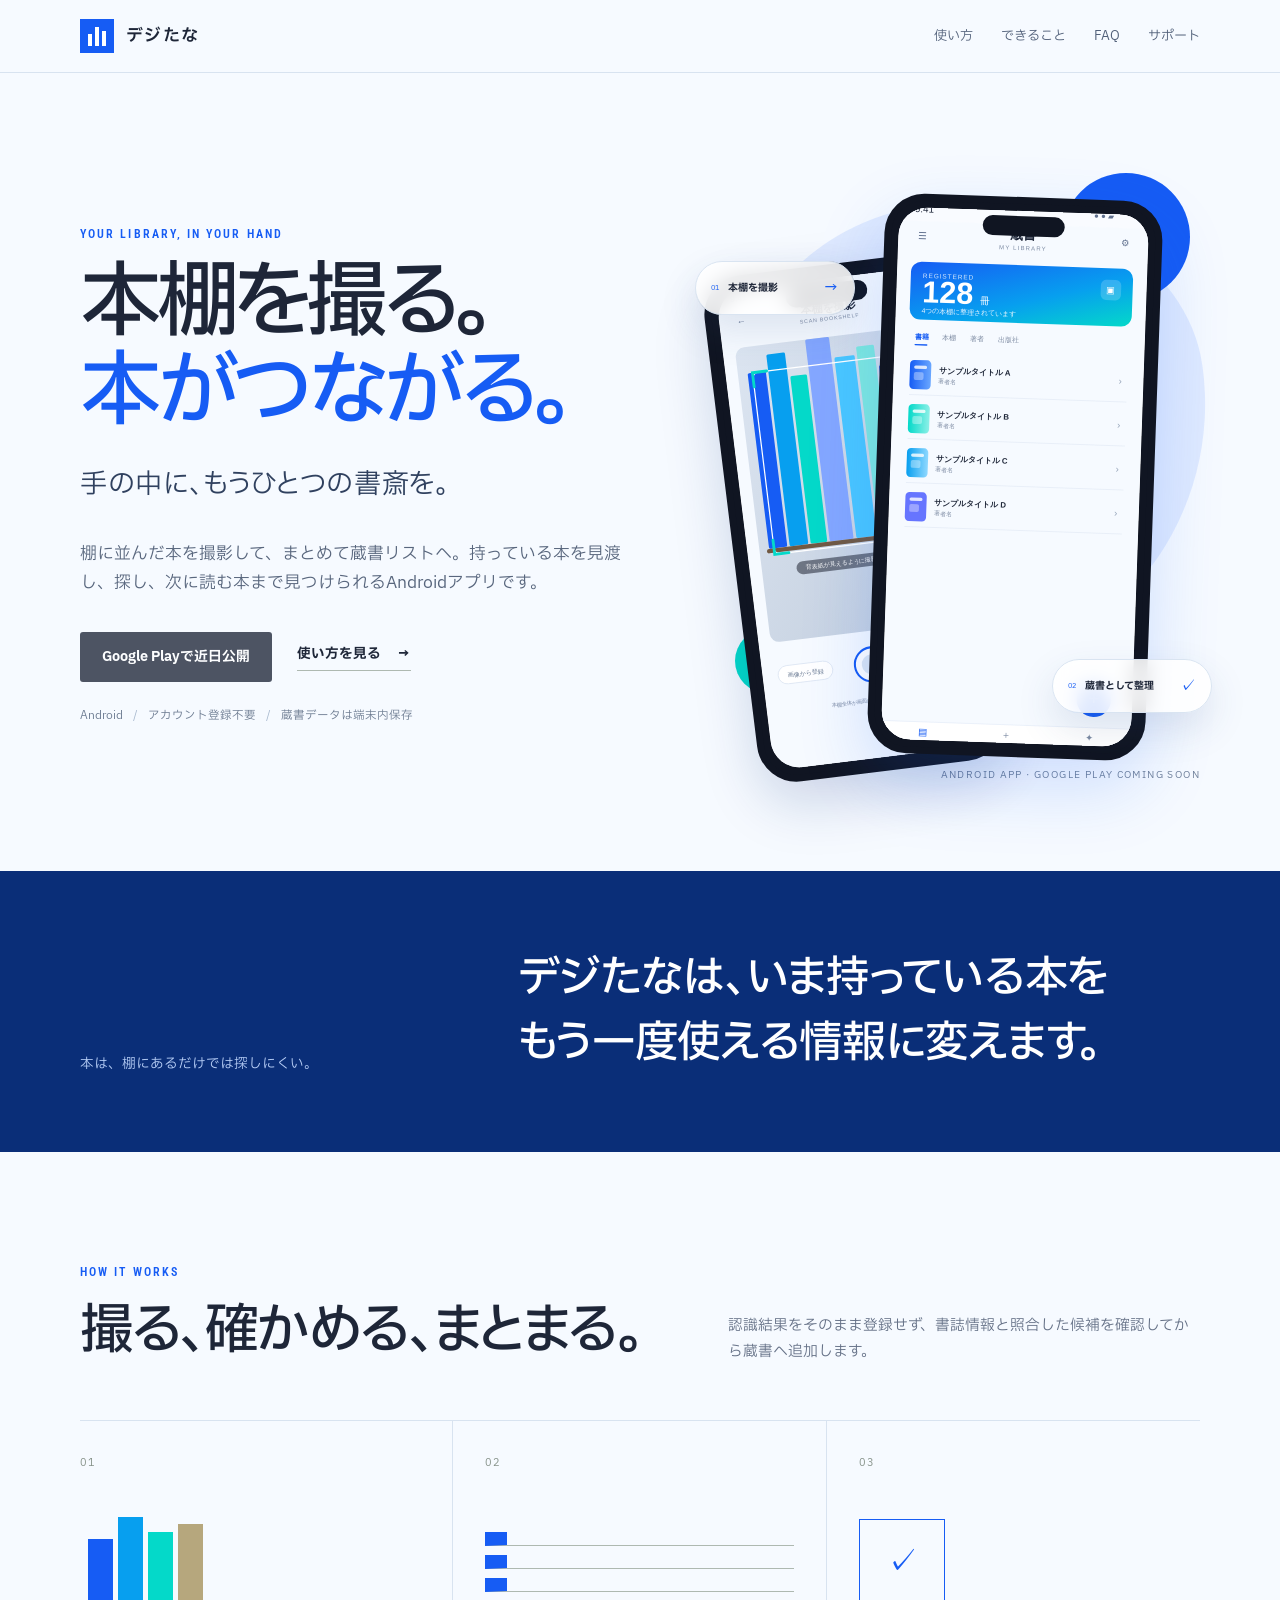
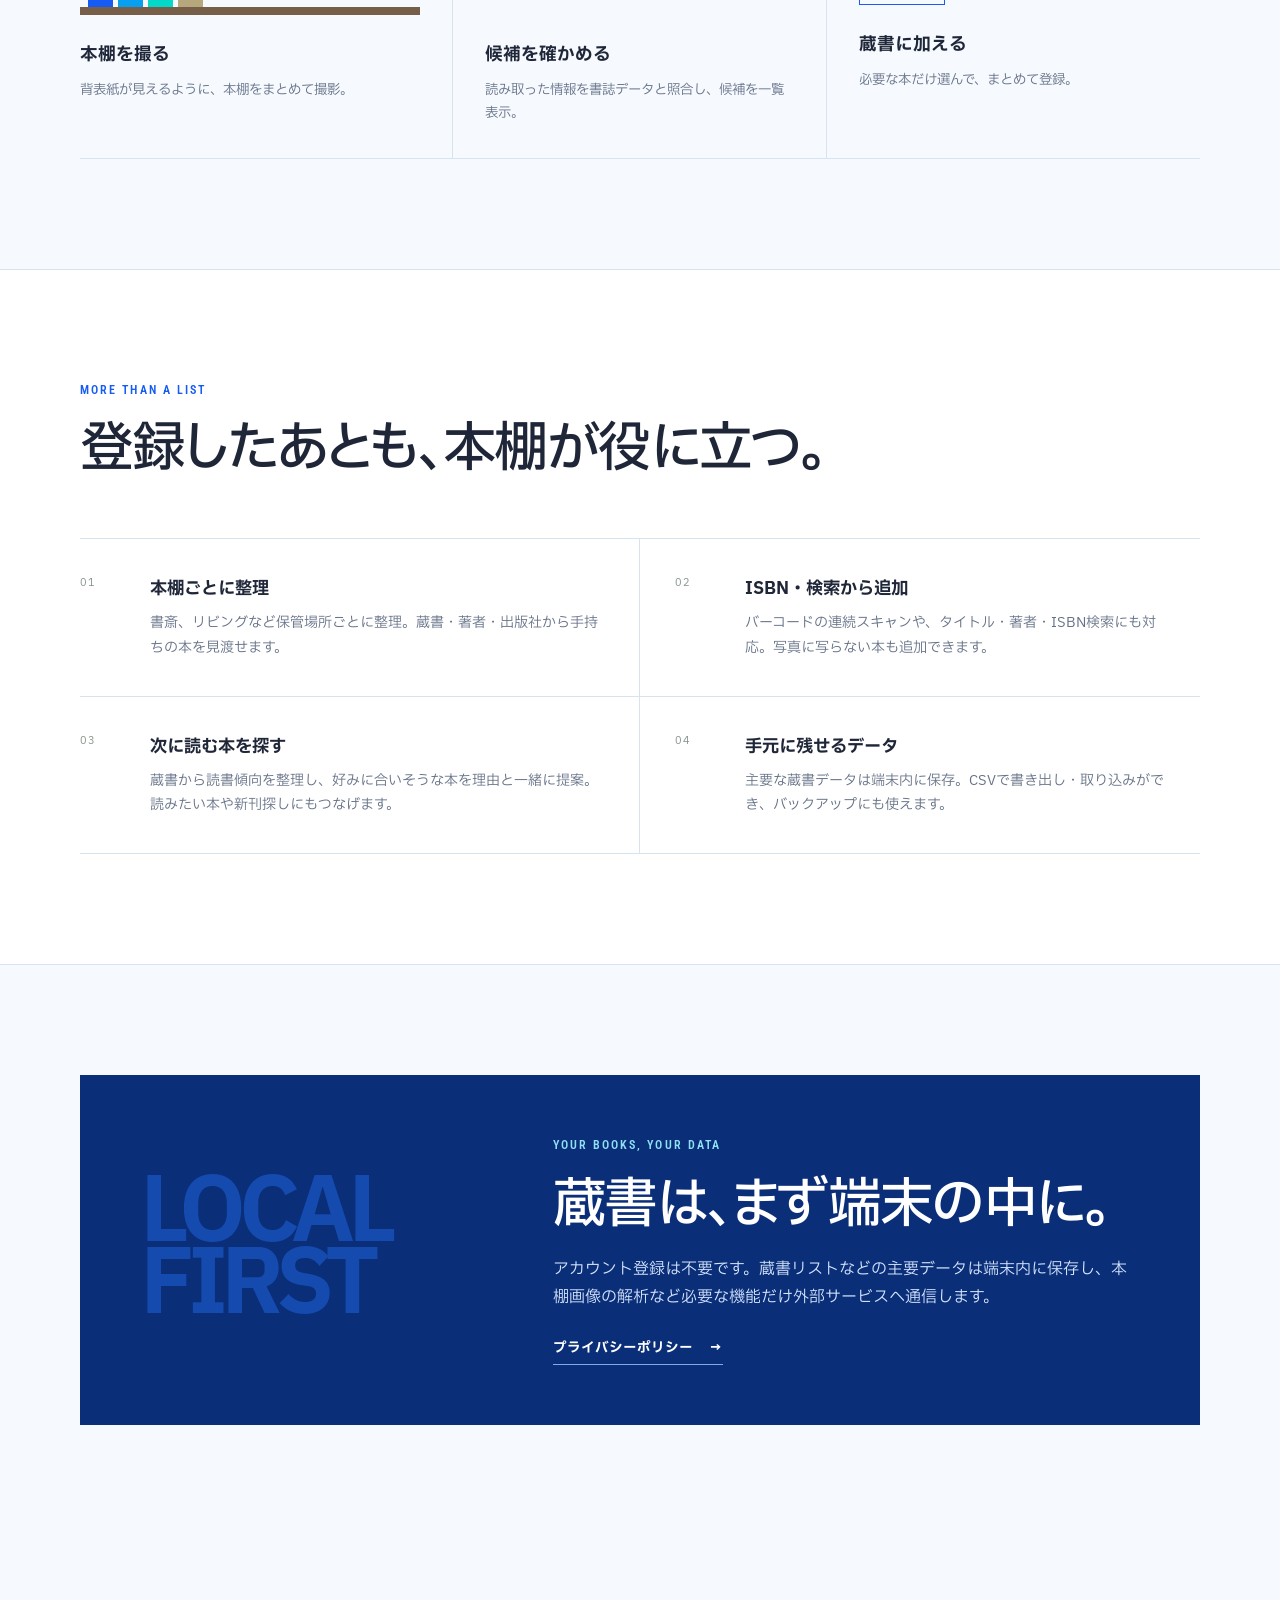
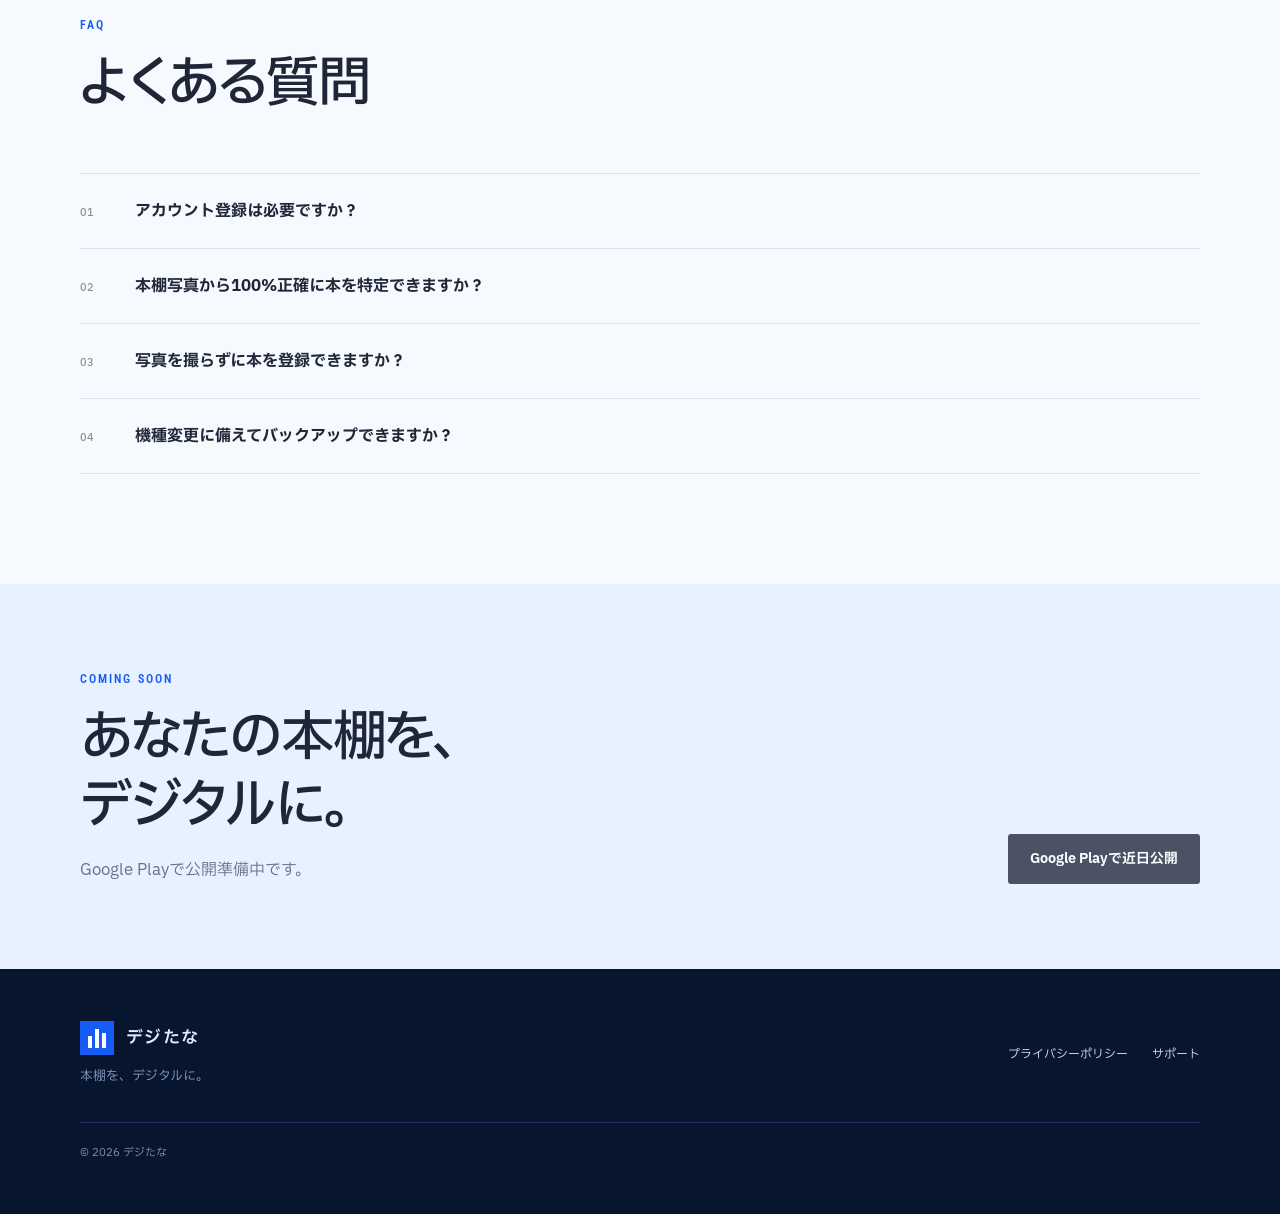
==== commit f2fb4979: "Match preview nav order to sections" ====
--- a/preview/index.html
+++ b/preview/index.html
@@ -22,34 +22,34 @@
 </head>
 <body>
   <div class="digital-bg" aria-hidden="true">
-    <span class="geo geo-line g1"></span>
-    <span class="geo geo-corner g2"></span>
+    <span class="geo geo-square g1"></span>
+    <span class="geo geo-square g2"></span>
     <span class="geo geo-square g3"></span>
-    <span class="geo geo-cross g4"></span>
-    <span class="geo geo-frame g5"></span>
-    <span class="geo geo-line g6"></span>
-    <span class="geo geo-dotgrid g7"></span>
-    <span class="geo geo-corner g8"></span>
+    <span class="geo geo-square g4"></span>
+    <span class="geo geo-square g5"></span>
+    <span class="geo geo-square g6"></span>
+    <span class="geo geo-square g7"></span>
+    <span class="geo geo-square g8"></span>
     <span class="geo geo-square g9"></span>
-    <span class="geo geo-line g10"></span>
-    <span class="geo geo-cross g11"></span>
-    <span class="geo geo-frame g12"></span>
-    <span class="geo geo-corner g13"></span>
-    <span class="geo geo-line g14"></span>
+    <span class="geo geo-square g10"></span>
+    <span class="geo geo-square g11"></span>
+    <span class="geo geo-square g12"></span>
+    <span class="geo geo-square g13"></span>
+    <span class="geo geo-square g14"></span>
     <span class="geo geo-square g15"></span>
-    <span class="geo geo-cross g16"></span>
-    <span class="geo geo-line g17"></span>
-    <span class="geo geo-frame g18"></span>
-    <span class="geo geo-dotgrid g19"></span>
-    <span class="geo geo-corner g20"></span>
+    <span class="geo geo-square g16"></span>
+    <span class="geo geo-square g17"></span>
+    <span class="geo geo-square g18"></span>
+    <span class="geo geo-square g19"></span>
+    <span class="geo geo-square g20"></span>
     <span class="geo geo-square g21"></span>
-    <span class="geo geo-line g22"></span>
-    <span class="geo geo-cross g23"></span>
-    <span class="geo geo-corner g24"></span>
-    <span class="geo geo-frame g25"></span>
-    <span class="geo geo-line g26"></span>
+    <span class="geo geo-square g22"></span>
+    <span class="geo geo-square g23"></span>
+    <span class="geo geo-square g24"></span>
+    <span class="geo geo-square g25"></span>
+    <span class="geo geo-square g26"></span>
     <span class="geo geo-square g27"></span>
-    <span class="geo geo-cross g28"></span>
+    <span class="geo geo-square g28"></span>
   </div>
   <a class="skip-link" href="#main">本文へ移動</a>
   <header class="site-header">
@@ -59,8 +59,8 @@
         <span class="brand-name">デジたな</span>
       </a>
       <nav aria-label="主要ナビゲーション">
+        <a href="#howto">使い方</a>
         <a href="#features">できること</a>
-        <a href="#howto">使い方</a>
         <a href="#faq">FAQ</a>
         <a href="../support/">サポート</a>
       </nav>
--- a/preview/styles.css
+++ b/preview/styles.css
@@ -1,3 +1 @@
-@import url("https://fonts.googleapis.com/css2?family=IBM+Plex+Sans+JP:wght@300;400;500;600;700&family=Roboto+Condensed:wght@500;600;700&display=swap");:root{color-scheme:light;--paper:#F6FAFF;--white:#fff;--ink:#1E2638;--muted:#657187;--green:#165CF4;--green-dark:#0A2E78;--mint:#E8F1FF;--line:#D8E3F0;--warm:#079FEF;--blue:#04D9C9;--radius:18px}*{box-sizing:border-box}html{scroll-behavior:smooth}body{margin:0;background:var(--paper);color:var(--ink);font-family:"IBM Plex Sans JP","Noto Sans JP","Hiragino Sans","Yu Gothic",sans-serif;line-height:1.75;-webkit-font-smoothing:antialiased}a{color:inherit}.digital-bg{position:fixed;inset:0;z-index:0;overflow:hidden;pointer-events:none;contain:strict}.site-header,main,footer{position:relative;z-index:1}.geo{--dur:20s;--delay:0s;--rot:0deg;--drift:0px;position:absolute;bottom:-14vh;display:block;opacity:.14;will-change:transform;animation:geoRise var(--dur) linear infinite;animation-delay:var(--delay)}.geo-line{width:72px;height:2px;background:#165CF4;box-shadow:0 5px 0 rgba(7,159,239,.26)}.geo-square{width:16px;height:16px;border:2px solid #079FEF}.geo-cross{width:24px;height:24px}.geo-cross:before,.geo-cross:after{content:"";position:absolute;background:#165CF4}.geo-cross:before{left:50%;top:0;width:2px;height:100%;transform:translateX(-50%)}.geo-cross:after{top:50%;left:0;height:2px;width:100%;transform:translateY(-50%)}.geo-frame{width:42px;height:30px;border:1.5px solid #04D9C9}.geo-corner{width:26px;height:26px;border-top:2px solid #165CF4;border-left:2px solid #165CF4}.geo-dotgrid{width:46px;height:34px;background-image:radial-gradient(circle,#079FEF 1.1px,transparent 1.4px);background-size:10px 10px}
-.g1{left:3%;--dur:17s;--delay:-3s;--rot:6deg;--drift:18px}.g2{left:9%;--dur:23s;--delay:-14s;--rot:-18deg;--drift:-22px}.g3{left:14%;--dur:15s;--delay:-8s;--rot:8deg;--drift:14px}.g4{left:19%;--dur:21s;--delay:-18s;--rot:-8deg;--drift:26px}.g5{left:24%;--dur:26s;--delay:-4s;--rot:12deg;--drift:-20px}.g6{left:29%;--dur:18s;--delay:-11s;--rot:-4deg;--drift:12px}.g7{left:34%;--dur:24s;--delay:-20s;--rot:0deg;--drift:-14px}.g8{left:39%;--dur:16s;--delay:-6s;--rot:22deg;--drift:22px}.g9{left:44%;--dur:22s;--delay:-16s;--rot:-12deg;--drift:-18px}.g10{left:49%;--dur:19s;--delay:-9s;--rot:4deg;--drift:16px}.g11{left:54%;--dur:25s;--delay:-22s;--rot:0deg;--drift:-24px}.g12{left:59%;--dur:17s;--delay:-5s;--rot:16deg;--drift:20px}.g13{left:64%;--dur:23s;--delay:-13s;--rot:-24deg;--drift:-16px}.g14{left:69%;--dur:15s;--delay:-2s;--rot:5deg;--drift:24px}.g15{left:74%;--dur:20s;--delay:-17s;--rot:-10deg;--drift:-12px}.g16{left:79%;--dur:26s;--delay:-24s;--rot:0deg;--drift:18px}.g17{left:84%;--dur:18s;--delay:-10s;--rot:7deg;--drift:-26px}.g18{left:89%;--dur:22s;--delay:-15s;--rot:-14deg;--drift:14px}.g19{left:94%;--dur:16s;--delay:-7s;--rot:0deg;--drift:-20px}.g20{left:6%;--dur:25s;--delay:-21s;--rot:18deg;--drift:16px}.g21{left:17%;--dur:19s;--delay:-12s;--rot:-6deg;--drift:-18px}.g22{left:31%;--dur:14s;--delay:-1s;--rot:3deg;--drift:28px}.g23{left:47%;--dur:24s;--delay:-19s;--rot:0deg;--drift:-22px}.g24{left:57%;--dur:18s;--delay:-8s;--rot:-20deg;--drift:20px}.g25{left:67%;--dur:21s;--delay:-14s;--rot:10deg;--drift:-16px}.g26{left:77%;--dur:15s;--delay:-5s;--rot:-3deg;--drift:18px}.g27{left:87%;--dur:23s;--delay:-18s;--rot:14deg;--drift:-24px}.g28{left:97%;--dur:17s;--delay:-10s;--rot:0deg;--drift:-14px}
-@keyframes geoRise{0%{transform:translate3d(0,0,0) rotate(var(--rot));opacity:0}8%{opacity:.15}88%{opacity:.15}100%{transform:translate3d(var(--drift),-128vh,0) rotate(calc(var(--rot) + 42deg));opacity:0}}.wrap{width:min(1120px,calc(100% - 48px));margin-inline:auto}.skip-link{position:fixed;left:12px;top:-60px;z-index:100;background:var(--green);color:#fff;padding:8px 14px}.skip-link:focus{top:12px}.site-header{position:sticky;top:0;z-index:20;background:rgba(246,250,255,.92);border-bottom:1px solid var(--line);backdrop-filter:blur(12px)}.nav{height:72px;display:flex;align-items:center;justify-content:space-between;gap:30px}.brand{display:inline-flex;align-items:center;gap:12px;text-decoration:none;font-weight:700;letter-spacing:.06em}.brand-name{font-size:1.06rem;font-weight:600;letter-spacing:.08em}.brand-mark,.mini-mark{display:flex;align-items:flex-end;justify-content:center;gap:3px;background:var(--green);padding:7px;width:34px;height:34px}.brand-mark i,.mini-mark i{display:block;background:#fff;width:4px}.brand-mark i:nth-child(1),.mini-mark i:nth-child(1){height:12px}.brand-mark i:nth-child(2),.mini-mark i:nth-child(2){height:19px}.brand-mark i:nth-child(3),.mini-mark i:nth-child(3){height:15px}.nav nav{display:flex;gap:28px}.nav nav a{text-decoration:none;font-size:.82rem;color:#52617a}.nav nav a:hover{color:var(--green-dark)}.hero{min-height:690px;padding:92px 0 86px;display:grid;grid-template-columns:1fr .92fr;align-items:center;gap:70px}.kicker{margin:0 0 16px;color:var(--green);font-family:"Roboto Condensed","Arial Narrow",sans-serif;font-size:.72rem;font-weight:600;letter-spacing:.18em}.hero h1{margin:0;font-size:clamp(3rem,6.4vw,5.6rem);line-height:1.08;letter-spacing:-.065em;font-weight:500;font-feature-settings:"palt"}.hero h1 span{color:var(--green)}.hero-concept{margin:24px 0 0;font-size:clamp(1.25rem,2.2vw,1.7rem);font-weight:400;letter-spacing:.02em;color:#30415f;font-feature-settings:"palt"}.lead{max-width:610px;margin:30px 0 0;font-size:1.05rem;color:#58667d}.hero-actions{display:flex;align-items:center;gap:25px;margin-top:34px;flex-wrap:wrap}.store-button{display:inline-flex;min-height:50px;align-items:center;padding:0 22px;background:var(--ink);color:#fff;text-decoration:none;font-weight:700;font-size:.86rem;border-radius:3px}.is-disabled{opacity:.78}.arrow-link{display:inline-flex;gap:16px;align-items:center;text-decoration:none;font-size:.85rem;font-weight:700;border-bottom:1px solid #aeb9b1;padding-bottom:3px}.hero-notes{display:flex;list-style:none;padding:0;margin:24px 0 0;color:#6c7b91;font-size:.72rem;flex-wrap:wrap}.hero-notes li+li:before{content:"/";padding:0 10px;color:#a8b9ce}.device-stage{position:relative;min-height:620px;display:grid;place-items:center}.device-stage:before{content:"";position:absolute;width:470px;height:470px;border-radius:46% 54% 58% 42%/42% 42% 58% 58%;background:#dfeaff;right:-10px;top:36px;transform:rotate(-8deg)}.shape{position:absolute;display:block;border-radius:999px}.shape-blue{width:128px;height:128px;background:#165CF4;right:10px;top:8px}.shape-cyan{width:64px;height:64px;background:#04D9C9;left:38px;bottom:92px}.phones-stack{position:relative;width:460px;height:580px}.phone-shell{position:absolute;background:#101522;border:7px solid #101522;border-radius:40px;padding:7px;box-shadow:0 28px 70px rgba(22,92,244,.18)}.phone-library{width:278px;height:560px;right:24px;top:12px;z-index:3;transform:rotate(2deg)}.phone-capture{width:248px;height:510px;left:12px;top:78px;z-index:2;transform:rotate(-7deg);box-shadow:0 22px 56px rgba(10,46,120,.18)}.phone-speaker{position:absolute;z-index:2;top:12px;left:50%;transform:translateX(-50%);width:82px;height:20px;border-radius:999px;background:#101522}.phone-screen{height:100%;overflow:hidden;border-radius:29px;background:#fff}.phone-screen img{display:block;width:100%;height:100%;object-fit:cover}.floating-note{position:absolute;z-index:4;background:rgba(255,255,255,.86);border:1px solid #d9e4f1;box-shadow:0 16px 38px rgba(43,74,129,.13);padding:12px 15px;display:grid;grid-template-columns:auto 1fr auto;gap:9px;align-items:center;border-radius:999px;min-width:160px;backdrop-filter:blur(10px)}.floating-note small{font-size:7px;color:#165CF4}.floating-note b{font-size:10px}.floating-note span{color:#165CF4}.note-scan{left:-2px;top:96px}.note-organize{right:-12px;bottom:72px}.scene-caption{position:absolute;right:0;bottom:2px;margin:0;font-size:.62rem;letter-spacing:.14em;color:#70819a}.statement{background:#0A2E78;color:#fff;padding:75px 0}.statement-inner{display:grid;grid-template-columns:.7fr 1.3fr;gap:70px;align-items:end}.statement p{margin:0;color:#b8cff7;font-size:.85rem}.statement strong{font-size:clamp(1.65rem,3.4vw,2.8rem);line-height:1.5;letter-spacing:-.03em;font-weight:500;font-feature-settings:"palt"}.section{padding:110px 0}.section-heading{max-width:790px;margin-bottom:55px}.section-heading h2,.local-first h2,.cta h2{font-size:clamp(2rem,4.2vw,3.6rem);line-height:1.25;letter-spacing:-.045em;margin:0;font-weight:500;font-feature-settings:"palt"}.split-heading{max-width:none;display:grid;grid-template-columns:1.1fr .9fr;gap:70px;align-items:end}.split-heading>p{margin:0;color:var(--muted);font-size:.92rem}.process{list-style:none;padding:0;margin:0;display:grid;grid-template-columns:repeat(3,1fr);border-top:1px solid var(--line);border-bottom:1px solid var(--line)}.process li{padding:26px 32px 32px;border-right:1px solid var(--line)}.process li:first-child{padding-left:0}.process li:last-child{border-right:0}.process>li>span,.feature-list article>span{font-size:.65rem;color:#849087;letter-spacing:.1em}.process-icon{height:105px;margin:35px 0 25px;display:flex;align-items:flex-end;gap:5px}.shelf-icon{border-bottom:8px solid #765e48;padding:0 8px}.shelf-icon i{width:25px;background:var(--green);height:68px}.shelf-icon i:nth-child(2){height:90px;background:var(--warm)}.shelf-icon i:nth-child(3){height:75px;background:var(--blue)}.shelf-icon i:nth-child(4){height:83px;background:#b6a77d}.list-icon{flex-direction:column;justify-content:center;align-items:stretch;gap:9px}.list-icon i{height:14px;border-left:22px solid var(--green);border-bottom:1px solid #aeb9b1}.check-icon{align-items:center;justify-content:center;border:1px solid var(--green);width:86px;height:86px;margin-top:44px;font-size:2rem;color:var(--green)}.process h3{font-size:1.1rem;margin:0 0 8px}.process p{font-size:.84rem;color:var(--muted);margin:0}.feature-section{background:#fff;border-block:1px solid var(--line)}.feature-list{display:grid;grid-template-columns:1fr 1fr;border-top:1px solid var(--line)}.feature-list article{display:grid;grid-template-columns:55px 1fr;gap:15px;padding:35px 35px 35px 0;border-bottom:1px solid var(--line)}.feature-list article:nth-child(odd){border-right:1px solid var(--line)}.feature-list article:nth-child(even){padding-left:35px}.feature-list h3{margin:0 0 7px;font-size:1.08rem}.feature-list p{margin:0;color:var(--muted);font-size:.88rem}.local-first{background:#0A2E78;color:#fff;min-height:350px;padding:55px 60px;display:grid;grid-template-columns:.75fr 1.25fr;gap:60px;align-items:center}.local-first .kicker{color:#8fdff7}.local-first>div:last-child>p:not(.kicker){color:#d7e6ff;max-width:650px}.local-number{font-size:clamp(3.5rem,7vw,6.8rem);font-weight:800;line-height:.8;letter-spacing:-.08em;color:#154aaf}.arrow-link.light{color:#fff;border-color:#84a8e8;margin-top:10px}.faq-section{padding-top:80px}.faq-list{border-top:1px solid var(--line)}details{border-bottom:1px solid var(--line)}summary{cursor:pointer;list-style:none;padding:23px 0;font-weight:650}summary::-webkit-details-marker{display:none}summary span{display:inline-block;width:55px;color:#879188;font-size:.65rem;font-weight:500}details p{margin:0 0 25px;padding-left:55px;color:var(--muted);max-width:850px;font-size:.9rem}.cta{background:var(--mint);padding:85px 0}.cta-inner{display:flex;align-items:flex-end;justify-content:space-between;gap:50px}.cta p:not(.kicker){color:var(--muted);margin-bottom:0}footer{background:#08152f;color:#e2ebff;padding:52px 0}.footer-main{display:grid;grid-template-columns:1fr auto;gap:10px 35px}.footer-brand{grid-column:1}.footer-main>p{margin:0;color:#89a0c7;font-size:.8rem}.footer-links{grid-column:2;grid-row:1/3;display:flex;gap:24px;align-items:center}.footer-links a{font-size:.75rem;color:#d7e3fb;text-decoration:none}.footer-main small{grid-column:1/-1;border-top:1px solid #20345d;margin-top:25px;padding-top:20px;color:#8096bb;font-size:.68rem}.legal{padding:85px 0 110px;max-width:900px}.legal-header{margin-bottom:55px}.legal h1{font-size:clamp(2.4rem,5vw,4.4rem);line-height:1.15;letter-spacing:-.04em;margin:0 0 20px}.legal h2{font-size:1.25rem;margin:48px 0 12px;padding-top:8px;border-top:1px solid var(--line)}.legal h3{font-size:1rem;margin:30px 0 8px}.legal p,.legal li{color:#4c5950}.legal ul{padding-left:1.4em}.legal .meta{font-size:.8rem;color:var(--muted)}.legal-card{background:#fff;border:1px solid var(--line);padding:24px 28px;margin:24px 0}.legal .faq-list h2{border:0}.legal details p{padding-left:0}@media(max-width:820px){.wrap{width:min(100% - 34px,1120px)}.nav{height:64px}.nav nav a:nth-child(-n+3){display:none}.hero{grid-template-columns:1fr;gap:34px;padding:48px 0 70px}.device-stage{order:-1;min-height:650px;max-width:520px;width:100%;margin:auto}.phones-stack{width:360px;height:545px}.phone-library{width:250px;height:520px;right:12px;top:10px}.phone-capture{width:220px;height:470px;left:4px;top:78px}.device-stage:before{width:360px;height:360px;right:-12px;top:44px}.note-scan{left:-6px;top:64px}.note-organize{right:-6px;bottom:44px}.hero-copy{text-align:center}.hero-actions,.hero-notes{justify-content:center}.statement-inner,.split-heading,.local-first{grid-template-columns:1fr;gap:28px}.process{grid-template-columns:1fr}.process li,.process li:first-child{padding:25px 0;border-right:0;border-bottom:1px solid var(--line)}.process li:last-child{border-bottom:0}.process-icon{height:80px;margin:20px 0}.feature-list{grid-template-columns:1fr}.feature-list article,.feature-list article:nth-child(even){padding:28px 0;border-right:0}.local-first{padding:40px 30px}.local-number{display:none}.cta-inner{align-items:flex-start;flex-direction:column}.section{padding:80px 0}.footer-main{grid-template-columns:1fr}.footer-links{grid-column:1;grid-row:auto;flex-wrap:wrap}.footer-main small{grid-column:1}}@media(max-width:480px){.hero h1{font-size:3rem}.device-stage{min-height:600px}.phones-stack{width:320px;height:510px}.phone-library{width:224px;height:482px;right:6px;top:10px}.phone-capture{width:192px;height:430px;left:4px;top:74px}.device-stage:before{width:330px;height:330px;right:-20px}.note-scan{left:-12px;top:56px}.note-organize{right:-10px;bottom:40px}.statement{padding:55px 0}.statement strong{font-size:1.55rem}.feature-list article{grid-template-columns:40px 1fr}.hero-notes li{margin-bottom:4px}.section-heading{margin-bottom:38px}}@media(prefers-reduced-motion:reduce){html{scroll-behavior:auto}.geo{animation:none!important;display:none!important}}+@import url("https://fonts.googleapis.com/css2?family=IBM+Plex+Sans+JP:wght@300;400;500;600;700&family=Roboto+Condensed:wght@500;600;700&display=swap");:root{color-scheme:light;--paper:#F6FAFF;--white:#fff;--ink:#1E2638;--muted:#657187;--green:#165CF4;--green-dark:#0A2E78;--mint:#E8F1FF;--line:#D8E3F0;--warm:#079FEF;--blue:#04D9C9;--radius:18px}*{box-sizing:border-box}html{scroll-behavior:smooth}body{margin:0;background:var(--paper);color:var(--ink);font-family:"IBM Plex Sans JP","Noto Sans JP","Hiragino Sans","Yu Gothic",sans-serif;line-height:1.75;-webkit-font-smoothing:antialiased}a{color:inherit}.digital-bg{position:fixed;inset:0;z-index:0;overflow:hidden;pointer-events:none}.site-header,main,footer{position:relative;z-index:1}.geo{--dur:15s;--delay:0s;--drift:0px;--size:18px;--rot:0deg;--spin:30deg;--alpha:.15;position:absolute;top:105vh;width:var(--size);height:var(--size);display:block;border:none;background:rgba(162,189,255,0.5);will-change:transform,opacity;animation-name:squareRise;animation-duration:var(--dur);animation-timing-function:linear;animation-iteration-count:infinite;animation-delay:var(--delay)}.digital-bg .geo-square{background:rgba(162,189,255,0.5);border:none}.g1{left:3%;--size:11px;--rot:7deg;--dur:12s;--delay:-4s;--drift:16px;--alpha:.13}.g2{left:8%;--size:24px;--rot:34deg;--dur:17s;--delay:-11s;--drift:-18px;--alpha:.10}.g3{left:13%;--size:8px;--rot:18deg;--dur:11s;--delay:-7s;--drift:12px;--alpha:.18}.g4{left:18%;--size:32px;--rot:45deg;--dur:16s;--delay:-13s;--drift:20px;--alpha:.08}.g5{left:23%;--size:17px;--rot:2deg;--dur:18s;--delay:-3s;--drift:-18px;--alpha:.15}.g6{left:28%;--size:10px;--rot:28deg;--dur:13s;--delay:-9s;--drift:12px;--alpha:.20}.g7{left:33%;--size:27px;--rot:12deg;--dur:17s;--delay:-15s;--drift:-12px;--alpha:.09}.g8{left:38%;--size:14px;--rot:41deg;--dur:12s;--delay:-5s;--drift:18px;--alpha:.16}.g9{left:43%;--size:38px;--rot:24deg;--dur:18s;--delay:-12s;--drift:-16px;--alpha:.07}.g10{left:48%;--size:9px;--rot:0deg;--dur:13s;--delay:-7s;--drift:14px;--alpha:.19}.g11{left:53%;--size:21px;--rot:36deg;--dur:19s;--delay:-16s;--drift:-20px;--alpha:.11}.g12{left:58%;--size:13px;--rot:16deg;--dur:12s;--delay:-4s;--drift:18px;--alpha:.17}.g13{left:63%;--size:29px;--rot:48deg;--dur:17s;--delay:-10s;--drift:-14px;--alpha:.09}.g14{left:68%;--size:7px;--rot:9deg;--dur:11s;--delay:-2s;--drift:20px;--alpha:.20}.g15{left:73%;--size:19px;--rot:31deg;--dur:15s;--delay:-13s;--drift:-12px;--alpha:.13}.g16{left:78%;--size:34px;--rot:14deg;--dur:19s;--delay:-17s;--drift:16px;--alpha:.08}.g17{left:83%;--size:12px;--rot:43deg;--dur:13s;--delay:-8s;--drift:-20px;--alpha:.18}.g18{left:88%;--size:25px;--rot:21deg;--dur:16s;--delay:-11s;--drift:12px;--alpha:.11}.g19{left:93%;--size:8px;--rot:4deg;--dur:12s;--delay:-5s;--drift:-18px;--alpha:.19}.g20{left:6%;--size:30px;--rot:38deg;--dur:18s;--delay:-15s;--drift:14px;--alpha:.08}.g21{left:16%;--size:15px;--rot:11deg;--dur:14s;--delay:-9s;--drift:-16px;--alpha:.15}.g22{left:30%;--size:10px;--rot:47deg;--dur:11s;--delay:-1s;--drift:22px;--alpha:.20}.g23{left:46%;--size:36px;--rot:26deg;--dur:17s;--delay:-14s;--drift:-18px;--alpha:.07}.g24{left:56%;--size:18px;--rot:5deg;--dur:13s;--delay:-6s;--drift:18px;--alpha:.14}.g25{left:66%;--size:23px;--rot:33deg;--dur:15s;--delay:-10s;--drift:-14px;--alpha:.10}.g26{left:76%;--size:9px;--rot:19deg;--dur:12s;--delay:-4s;--drift:16px;--alpha:.19}.g27{left:86%;--size:28px;--rot:44deg;--dur:17s;--delay:-13s;--drift:-20px;--alpha:.09}.g28{left:96%;--size:14px;--rot:13deg;--dur:13s;--delay:-7s;--drift:-12px;--alpha:.16}@keyframes squareRise{0%{transform:translate3d(0,0,0) rotate(var(--rot));opacity:0}8%{opacity:1}92%{opacity:1}100%{transform:translate3d(var(--drift),-130vh,0) rotate(calc(var(--rot) + var(--spin)));opacity:0}}.wrap{width:min(1120px,calc(100% - 48px));margin-inline:auto}.skip-link{position:fixed;left:12px;top:-60px;z-index:100;background:var(--green);color:#fff;padding:8px 14px}.skip-link:focus{top:12px}.site-header{position:sticky;top:0;z-index:20;background:rgba(246,250,255,.92);border-bottom:1px solid var(--line);backdrop-filter:blur(12px)}.nav{height:72px;display:flex;align-items:center;justify-content:space-between;gap:30px}.brand{display:inline-flex;align-items:center;gap:12px;text-decoration:none;font-weight:700;letter-spacing:.06em}.brand-name{font-size:1.06rem;font-weight:600;letter-spacing:.08em}.brand-mark,.mini-mark{display:flex;align-items:flex-end;justify-content:center;gap:3px;background:var(--green);padding:7px;width:34px;height:34px}.brand-mark i,.mini-mark i{display:block;background:#fff;width:4px}.brand-mark i:nth-child(1),.mini-mark i:nth-child(1){height:12px}.brand-mark i:nth-child(2),.mini-mark i:nth-child(2){height:19px}.brand-mark i:nth-child(3),.mini-mark i:nth-child(3){height:15px}.nav nav{display:flex;gap:28px}.nav nav a{text-decoration:none;font-size:.82rem;color:#52617a}.nav nav a:hover{color:var(--green-dark)}.hero{min-height:690px;padding:92px 0 86px;display:grid;grid-template-columns:1fr .92fr;align-items:center;gap:70px}.kicker{margin:0 0 16px;color:var(--green);font-family:"Roboto Condensed","Arial Narrow",sans-serif;font-size:.72rem;font-weight:600;letter-spacing:.18em}.hero h1{margin:0;font-size:clamp(3rem,6.4vw,5.6rem);line-height:1.08;letter-spacing:-.065em;font-weight:500;font-feature-settings:"palt"}.hero h1 span{color:var(--green)}.hero-concept{margin:24px 0 0;font-size:clamp(1.25rem,2.2vw,1.7rem);font-weight:400;letter-spacing:.02em;color:#30415f;font-feature-settings:"palt"}.lead{max-width:610px;margin:30px 0 0;font-size:1.05rem;color:#58667d}.hero-actions{display:flex;align-items:center;gap:25px;margin-top:34px;flex-wrap:wrap}.store-button{display:inline-flex;min-height:50px;align-items:center;padding:0 22px;background:var(--ink);color:#fff;text-decoration:none;font-weight:700;font-size:.86rem;border-radius:3px}.is-disabled{opacity:.78}.arrow-link{display:inline-flex;gap:16px;align-items:center;text-decoration:none;font-size:.85rem;font-weight:700;border-bottom:1px solid #aeb9b1;padding-bottom:3px}.hero-notes{display:flex;list-style:none;padding:0;margin:24px 0 0;color:#6c7b91;font-size:.72rem;flex-wrap:wrap}.hero-notes li+li:before{content:"/";padding:0 10px;color:#a8b9ce}.device-stage{position:relative;min-height:620px;display:grid;place-items:center}.device-stage:before{content:"";position:absolute;width:470px;height:470px;border-radius:46% 54% 58% 42%/42% 42% 58% 58%;background:#dfeaff;right:-10px;top:36px;transform:rotate(-8deg)}.shape{position:absolute;display:block;border-radius:999px}.shape-blue{width:128px;height:128px;background:#165CF4;right:10px;top:8px}.shape-cyan{width:64px;height:64px;background:#04D9C9;left:38px;bottom:92px}.phones-stack{position:relative;width:460px;height:580px}.phone-shell{position:absolute;background:#101522;border:7px solid #101522;border-radius:40px;padding:7px;box-shadow:0 28px 70px rgba(22,92,244,.18)}.phone-library{width:278px;height:560px;right:24px;top:12px;z-index:3;transform:rotate(2deg)}.phone-capture{width:248px;height:510px;left:12px;top:78px;z-index:2;transform:rotate(-7deg);box-shadow:0 22px 56px rgba(10,46,120,.18)}.phone-speaker{position:absolute;z-index:2;top:12px;left:50%;transform:translateX(-50%);width:82px;height:20px;border-radius:999px;background:#101522}.phone-screen{height:100%;overflow:hidden;border-radius:29px;background:#fff}.phone-screen img{display:block;width:100%;height:100%;object-fit:cover}.floating-note{position:absolute;z-index:4;background:rgba(255,255,255,.86);border:1px solid #d9e4f1;box-shadow:0 16px 38px rgba(43,74,129,.13);padding:12px 15px;display:grid;grid-template-columns:auto 1fr auto;gap:9px;align-items:center;border-radius:999px;min-width:160px;backdrop-filter:blur(10px)}.floating-note small{font-size:7px;color:#165CF4}.floating-note b{font-size:10px}.floating-note span{color:#165CF4}.note-scan{left:-2px;top:96px}.note-organize{right:-12px;bottom:72px}.scene-caption{position:absolute;right:0;bottom:2px;margin:0;font-size:.62rem;letter-spacing:.14em;color:#70819a}.statement{background:#0A2E78;color:#fff;padding:75px 0}.statement-inner{display:grid;grid-template-columns:.7fr 1.3fr;gap:70px;align-items:end}.statement p{margin:0;color:#b8cff7;font-size:.85rem}.statement strong{font-size:clamp(1.65rem,3.4vw,2.8rem);line-height:1.5;letter-spacing:-.03em;font-weight:500;font-feature-settings:"palt"}.section{padding:110px 0}.section-heading{max-width:790px;margin-bottom:55px}.section-heading h2,.local-first h2,.cta h2{font-size:clamp(2rem,4.2vw,3.6rem);line-height:1.25;letter-spacing:-.045em;margin:0;font-weight:500;font-feature-settings:"palt"}.split-heading{max-width:none;display:grid;grid-template-columns:1.1fr .9fr;gap:70px;align-items:end}.split-heading>p{margin:0;color:var(--muted);font-size:.92rem}.process{list-style:none;padding:0;margin:0;display:grid;grid-template-columns:repeat(3,1fr);border-top:1px solid var(--line);border-bottom:1px solid var(--line)}.process li{padding:26px 32px 32px;border-right:1px solid var(--line)}.process li:first-child{padding-left:0}.process li:last-child{border-right:0}.process>li>span,.feature-list article>span{font-size:.65rem;color:#849087;letter-spacing:.1em}.process-icon{height:105px;margin:35px 0 25px;display:flex;align-items:flex-end;gap:5px}.shelf-icon{border-bottom:8px solid #765e48;padding:0 8px}.shelf-icon i{width:25px;background:var(--green);height:68px}.shelf-icon i:nth-child(2){height:90px;background:var(--warm)}.shelf-icon i:nth-child(3){height:75px;background:var(--blue)}.shelf-icon i:nth-child(4){height:83px;background:#b6a77d}.list-icon{flex-direction:column;justify-content:center;align-items:stretch;gap:9px}.list-icon i{height:14px;border-left:22px solid var(--green);border-bottom:1px solid #aeb9b1}.check-icon{align-items:center;justify-content:center;border:1px solid var(--green);width:86px;height:86px;margin-top:44px;font-size:2rem;color:var(--green)}.process h3{font-size:1.1rem;margin:0 0 8px}.process p{font-size:.84rem;color:var(--muted);margin:0}.feature-section{background:#fff;border-block:1px solid var(--line)}.feature-list{display:grid;grid-template-columns:1fr 1fr;border-top:1px solid var(--line)}.feature-list article{display:grid;grid-template-columns:55px 1fr;gap:15px;padding:35px 35px 35px 0;border-bottom:1px solid var(--line)}.feature-list article:nth-child(odd){border-right:1px solid var(--line)}.feature-list article:nth-child(even){padding-left:35px}.feature-list h3{margin:0 0 7px;font-size:1.08rem}.feature-list p{margin:0;color:var(--muted);font-size:.88rem}.local-first{background:#0A2E78;color:#fff;min-height:350px;padding:55px 60px;display:grid;grid-template-columns:.75fr 1.25fr;gap:60px;align-items:center}.local-first .kicker{color:#8fdff7}.local-first>div:last-child>p:not(.kicker){color:#d7e6ff;max-width:650px}.local-number{font-size:clamp(3.5rem,7vw,6.8rem);font-weight:800;line-height:.8;letter-spacing:-.08em;color:#154aaf}.arrow-link.light{color:#fff;border-color:#84a8e8;margin-top:10px}.faq-section{padding-top:80px}.faq-list{border-top:1px solid var(--line)}details{border-bottom:1px solid var(--line)}summary{cursor:pointer;list-style:none;padding:23px 0;font-weight:650}summary::-webkit-details-marker{display:none}summary span{display:inline-block;width:55px;color:#879188;font-size:.65rem;font-weight:500}details p{margin:0 0 25px;padding-left:55px;color:var(--muted);max-width:850px;font-size:.9rem}.cta{background:var(--mint);padding:85px 0}.cta-inner{display:flex;align-items:flex-end;justify-content:space-between;gap:50px}.cta p:not(.kicker){color:var(--muted);margin-bottom:0}footer{background:#08152f;color:#e2ebff;padding:52px 0}.footer-main{display:grid;grid-template-columns:1fr auto;gap:10px 35px}.footer-brand{grid-column:1}.footer-main>p{margin:0;color:#89a0c7;font-size:.8rem}.footer-links{grid-column:2;grid-row:1/3;display:flex;gap:24px;align-items:center}.footer-links a{font-size:.75rem;color:#d7e3fb;text-decoration:none}.footer-main small{grid-column:1/-1;border-top:1px solid #20345d;margin-top:25px;padding-top:20px;color:#8096bb;font-size:.68rem}.legal{padding:85px 0 110px;max-width:900px}.legal-header{margin-bottom:55px}.legal h1{font-size:clamp(2.4rem,5vw,4.4rem);line-height:1.15;letter-spacing:-.04em;margin:0 0 20px}.legal h2{font-size:1.25rem;margin:48px 0 12px;padding-top:8px;border-top:1px solid var(--line)}.legal h3{font-size:1rem;margin:30px 0 8px}.legal p,.legal li{color:#4c5950}.legal ul{padding-left:1.4em}.legal .meta{font-size:.8rem;color:var(--muted)}.legal-card{background:#fff;border:1px solid var(--line);padding:24px 28px;margin:24px 0}.legal .faq-list h2{border:0}.legal details p{padding-left:0}@media(max-width:820px){.wrap{width:min(100% - 34px,1120px)}.nav{height:64px}.nav nav a:nth-child(-n+3){display:none}.hero{grid-template-columns:1fr;gap:34px;padding:48px 0 70px}.device-stage{order:-1;min-height:650px;max-width:520px;width:100%;margin:auto}.phones-stack{width:360px;height:545px}.phone-library{width:250px;height:520px;right:12px;top:10px}.phone-capture{width:220px;height:470px;left:4px;top:78px}.device-stage:before{width:360px;height:360px;right:-12px;top:44px}.note-scan{left:-6px;top:64px}.note-organize{right:-6px;bottom:44px}.hero-copy{text-align:center}.hero-actions,.hero-notes{justify-content:center}.statement-inner,.split-heading,.local-first{grid-template-columns:1fr;gap:28px}.process{grid-template-columns:1fr}.process li,.process li:first-child{padding:25px 0;border-right:0;border-bottom:1px solid var(--line)}.process li:last-child{border-bottom:0}.process-icon{height:80px;margin:20px 0}.feature-list{grid-template-columns:1fr}.feature-list article,.feature-list article:nth-child(even){padding:28px 0;border-right:0}.local-first{padding:40px 30px}.local-number{display:none}.cta-inner{align-items:flex-start;flex-direction:column}.section{padding:80px 0}.footer-main{grid-template-columns:1fr}.footer-links{grid-column:1;grid-row:auto;flex-wrap:wrap}.footer-main small{grid-column:1}}@media(max-width:480px){.hero h1{font-size:3rem}.device-stage{min-height:600px}.phones-stack{width:320px;height:510px}.phone-library{width:224px;height:482px;right:6px;top:10px}.phone-capture{width:192px;height:430px;left:4px;top:74px}.device-stage:before{width:330px;height:330px;right:-20px}.note-scan{left:-12px;top:56px}.note-organize{right:-10px;bottom:40px}.statement{padding:55px 0}.statement strong{font-size:1.55rem}.feature-list article{grid-template-columns:40px 1fr}.hero-notes li{margin-bottom:4px}.section-heading{margin-bottom:38px}}@media(prefers-reduced-motion:reduce){html{scroll-behavior:auto}.geo{animation:none!important;display:none!important}}
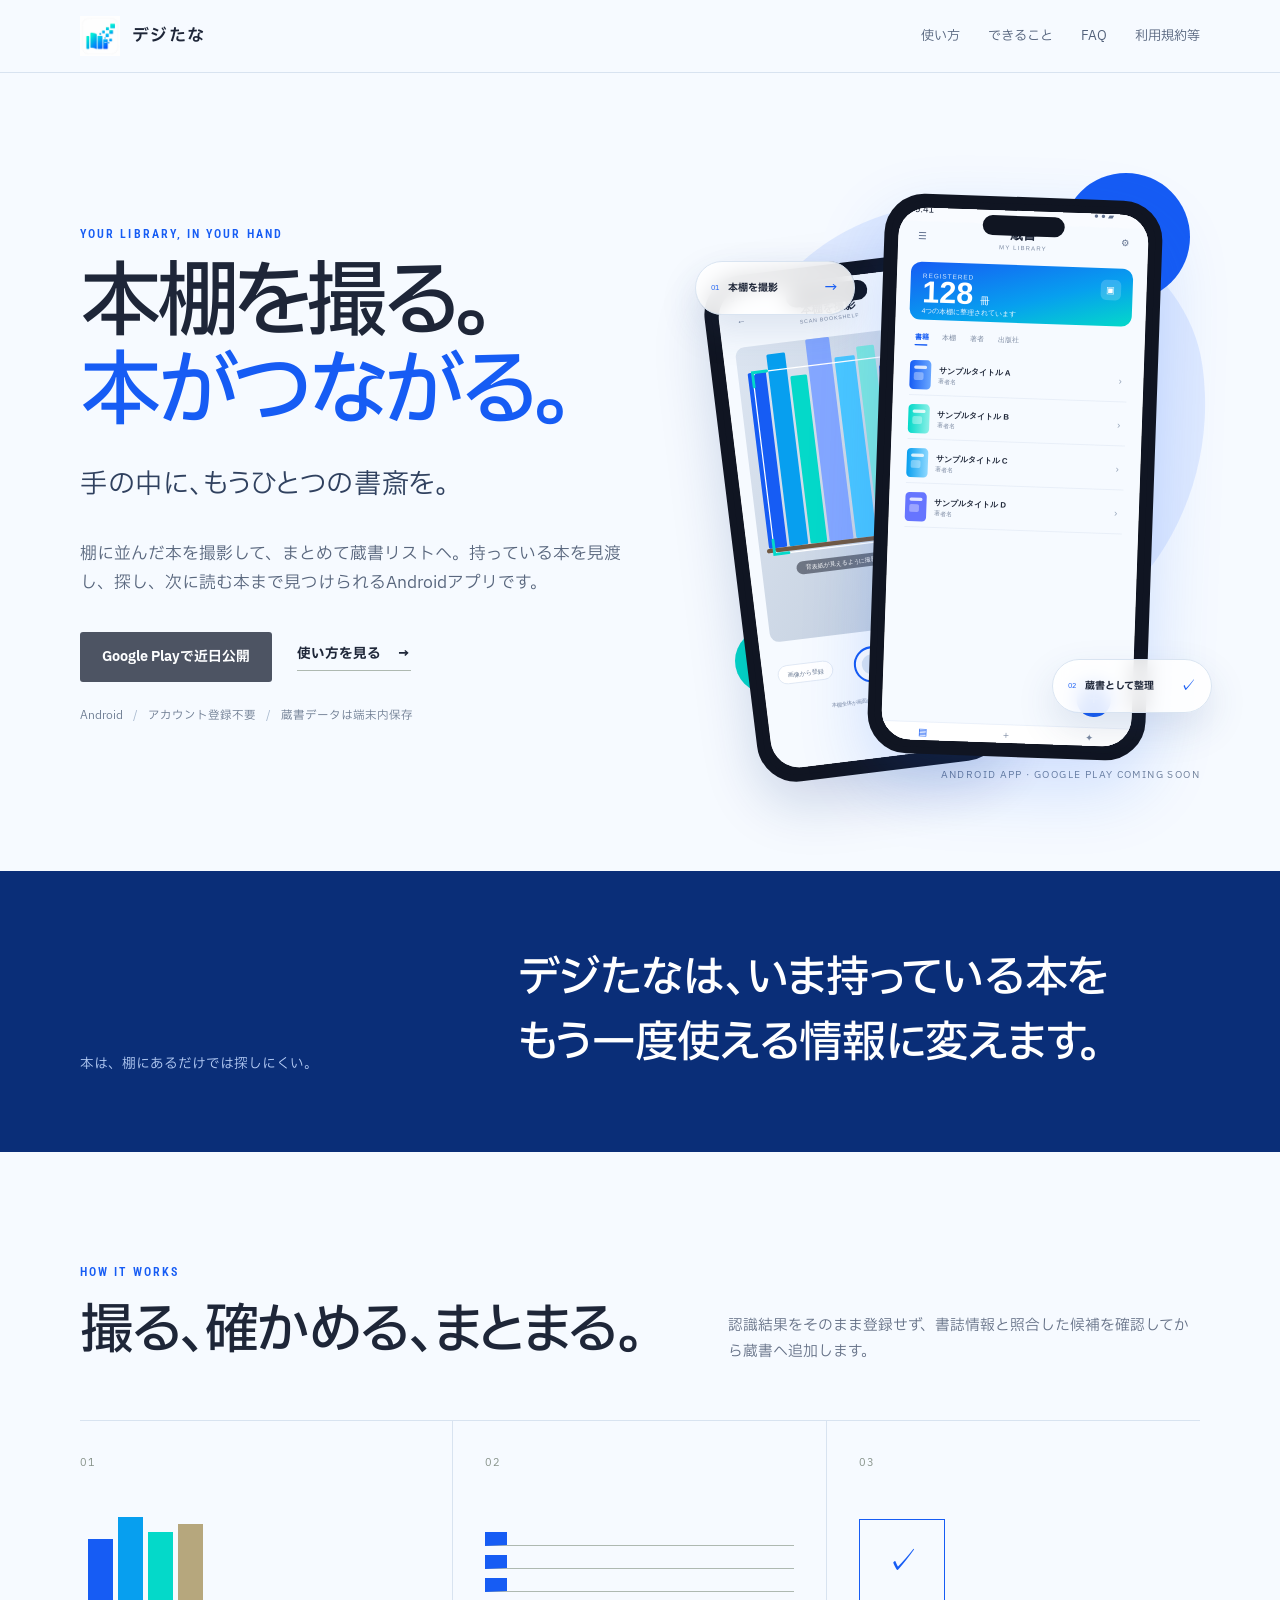
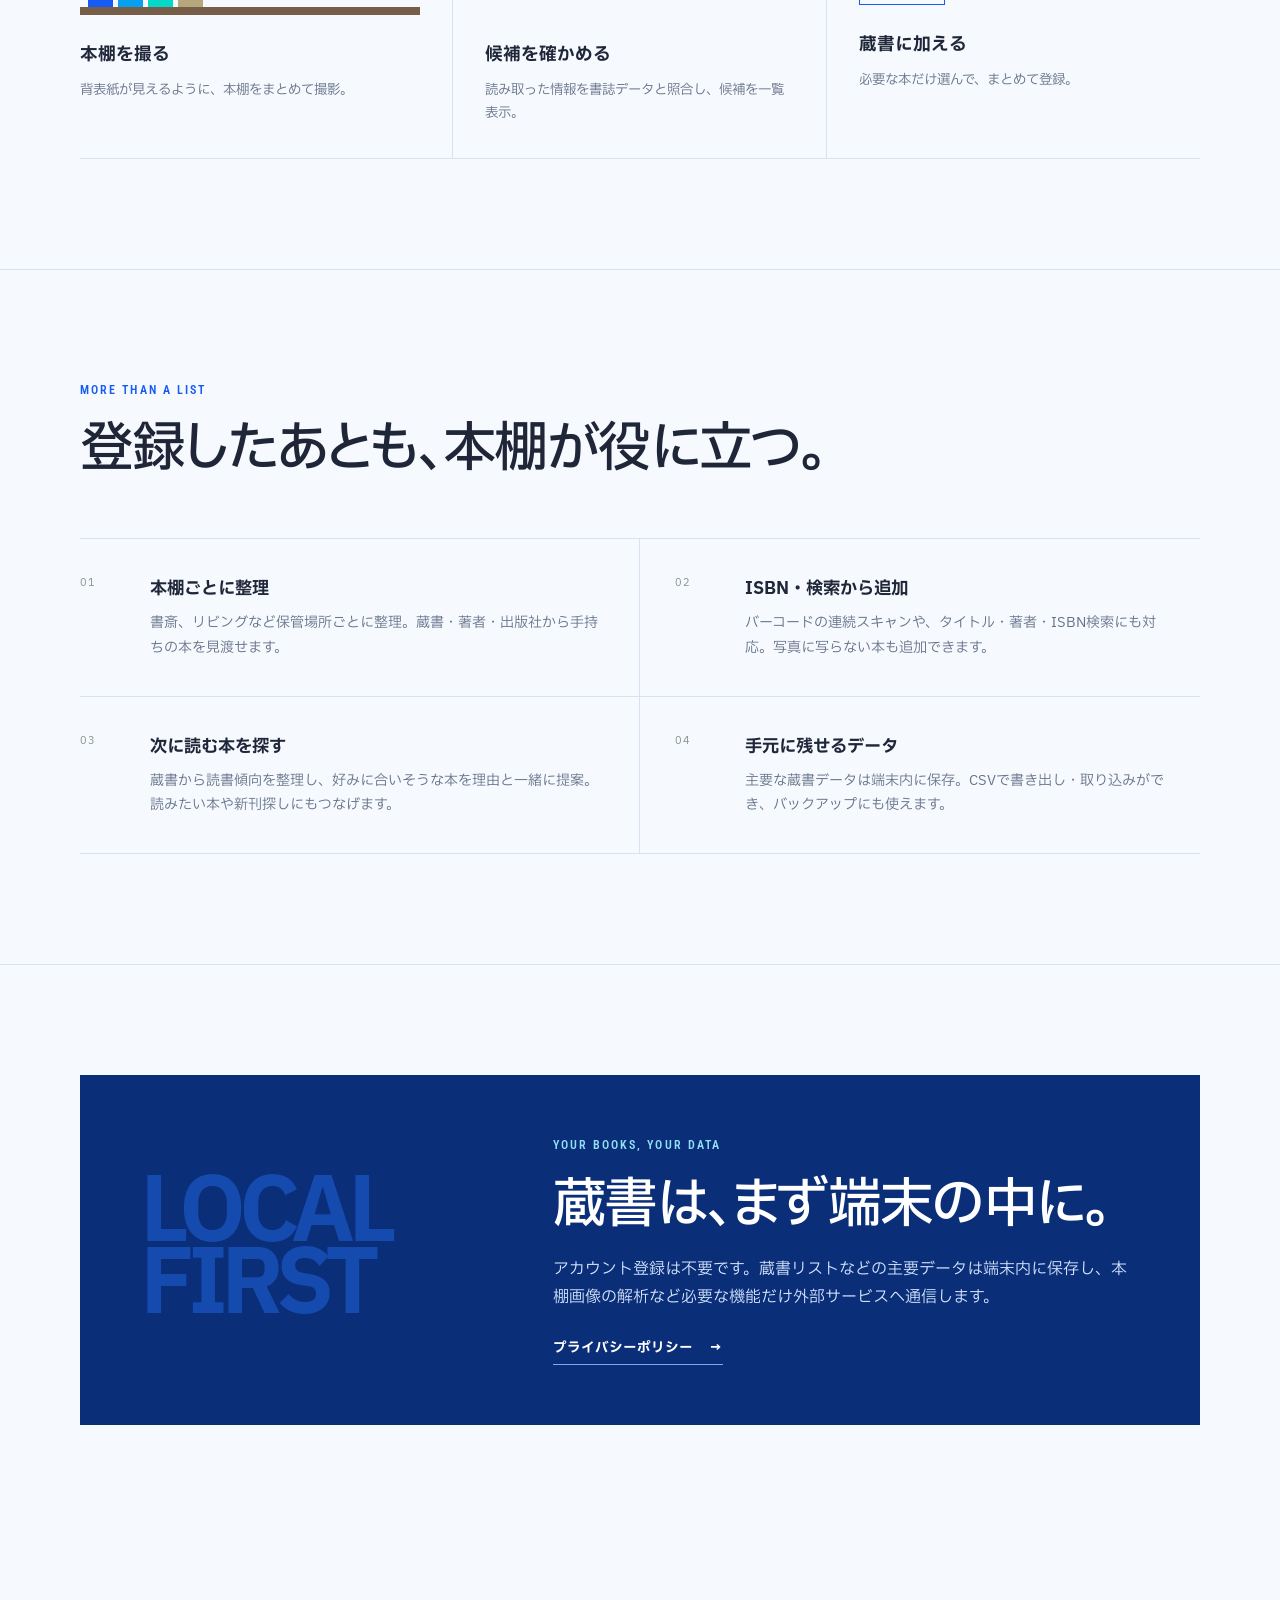
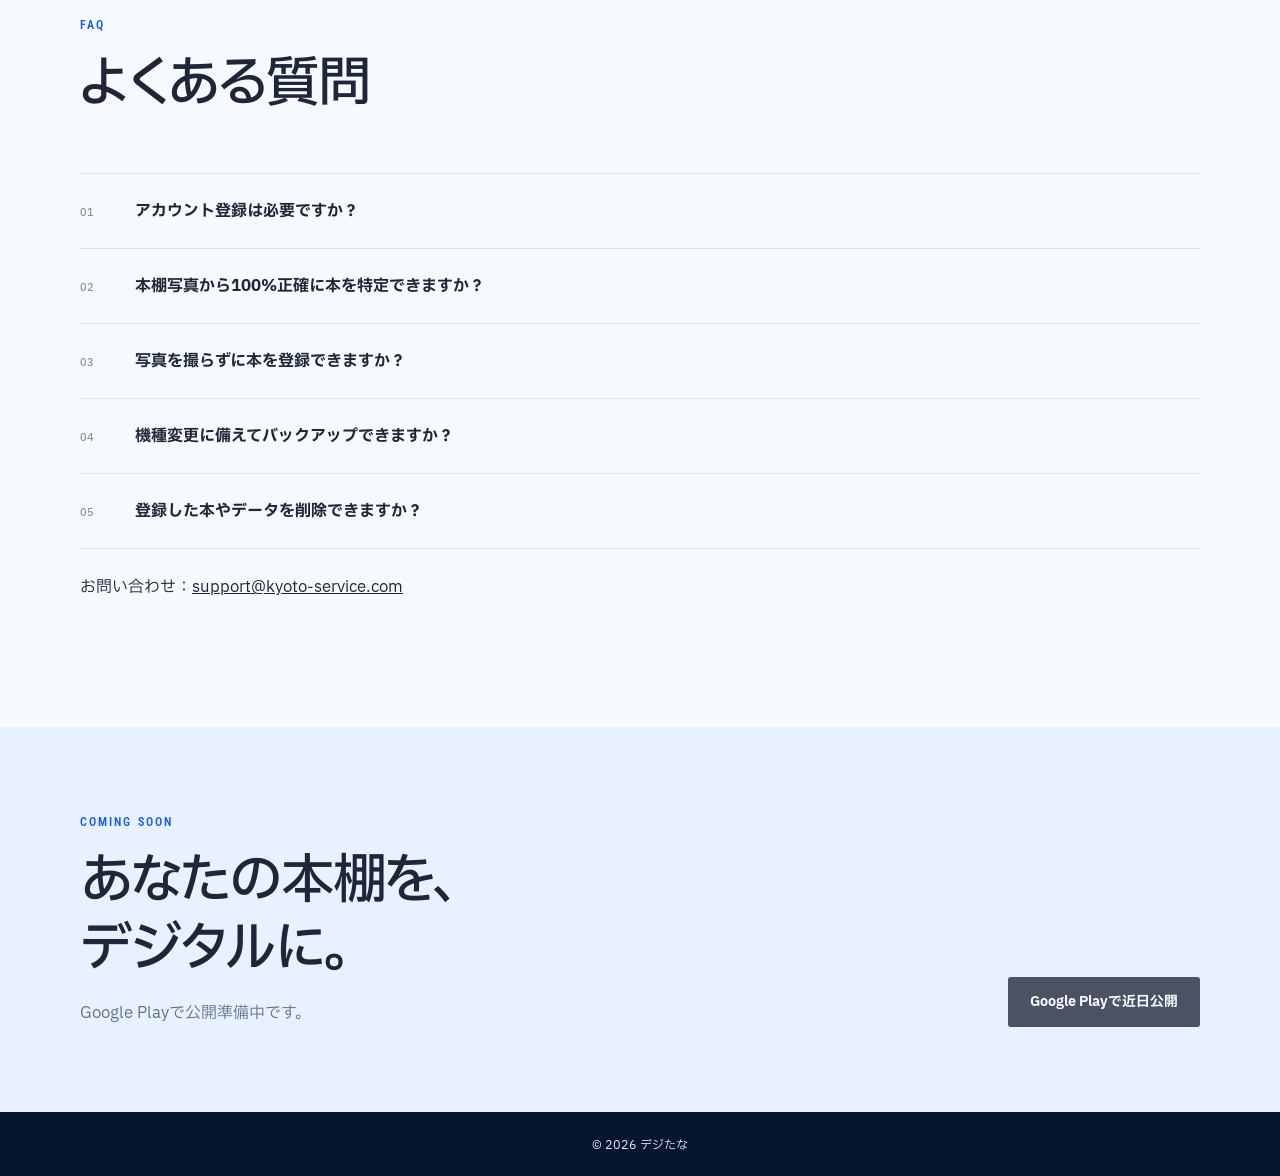
==== commit 7a5d06e1: "Unify app branding and consolidate legal and support pages" ====
--- a/preview/index.html
+++ b/preview/index.html
@@ -18,6 +18,8 @@
   <meta name="twitter:title" content="デジたな｜本棚を、デジタルに。">
   <meta name="twitter:description" content="本棚を撮る。本がつながる。手の中に、もうひとつの書斎を。Android向け蔵書管理アプリ「デジたな」。">
   <title>デジたな｜本棚を、デジタルに。</title>
+  <link rel="icon" type="image/webp" href="../assets/digitana_app_icon.webp">
+  <link rel="apple-touch-icon" href="../assets/digitana_app_icon.webp">
   <link rel="stylesheet" href="./styles.css">
 </head>
 <body>
@@ -55,14 +57,14 @@
   <header class="site-header">
     <div class="wrap nav">
       <a class="brand" href="./" aria-label="デジたな トップ">
-        <span class="brand-mark" aria-hidden="true"><i></i><i></i><i></i></span>
+        <img class="app-icon" src="../assets/digitana_app_icon.webp" alt="" width="40" height="40">
         <span class="brand-name">デジたな</span>
       </a>
       <nav aria-label="主要ナビゲーション">
         <a href="#howto">使い方</a>
         <a href="#features">できること</a>
         <a href="#faq">FAQ</a>
-        <a href="../support/">サポート</a>
+        <a href="../privacy/">利用規約等</a>
       </nav>
     </div>
   </header>
@@ -144,7 +146,7 @@
           <p class="kicker">YOUR BOOKS, YOUR DATA</p>
           <h2>蔵書は、まず端末の中に。</h2>
           <p>アカウント登録は不要です。蔵書リストなどの主要データは端末内に保存し、本棚画像の解析など必要な機能だけ外部サービスへ通信します。</p>
-          <a class="arrow-link light" href="../privacy/">プライバシーポリシー <span aria-hidden="true">→</span></a>
+          <a class="arrow-link light" href="../privacy/#privacy-policy">プライバシーポリシー <span aria-hidden="true">→</span></a>
         </div>
       </div>
     </section>
@@ -155,8 +157,10 @@
         <details><summary><span>01</span>アカウント登録は必要ですか？</summary><p>必要ありません。主要な蔵書データは端末内に保存します。</p></details>
         <details><summary><span>02</span>本棚写真から100%正確に本を特定できますか？</summary><p>撮影条件や背表紙のデザインによって誤認識することがあります。読み取り結果をそのまま登録せず、書誌情報との照合と登録前の確認を行う設計です。</p></details>
         <details><summary><span>03</span>写真を撮らずに本を登録できますか？</summary><p>はい。ISBNバーコードやタイトル・著者・ISBN検索から追加できます。</p></details>
-        <details><summary><span>04</span>機種変更に備えてバックアップできますか？</summary><p>CSV形式での書き出し・取り込みに対応しています。</p></details>
+        <details><summary><span>04</span>機種変更に備えてバックアップできますか？</summary><p>CSV形式での書き出し・取り込みに対応しています。購入済み解析回数は、旧端末で引継ぎコードを保存して別途引き継いでください。</p></details>
+        <details><summary><span>05</span>登録した本やデータを削除できますか？</summary><p>蔵書リストから書籍を削除できます。端末内データをまとめて削除する場合はAndroidの設定からアプリデータを削除するか、アンインストールしてください。CSVバックアップは保存先から別途削除してください。サーバー上の購入残数等の削除はお問い合わせください。</p></details>
       </div>
+      <p id="contact" class="faq-contact">お問い合わせ：<a href="mailto:support@kyoto-service.com">support@kyoto-service.com</a></p>
     </section>
 
     <section class="cta">
@@ -167,13 +171,6 @@
     </section>
   </main>
 
-  <footer>
-    <div class="wrap footer-main">
-      <a class="brand footer-brand" href="./"><span class="brand-mark" aria-hidden="true"><i></i><i></i><i></i></span><span class="brand-name">デジたな</span></a>
-      <p>本棚を、デジタルに。</p>
-      <nav class="footer-links" aria-label="フッターナビゲーション"><a href="../privacy/">プライバシーポリシー</a><a href="../support/">サポート</a></nav>
-      <small>© 2026 デジたな</small>
-    </div>
-  </footer>
+  <footer class="simple-footer"><div class="wrap"><small>© 2026 デジたな</small></div></footer>
 </body>
 </html>
--- a/preview/styles.css
+++ b/preview/styles.css
@@ -1 +1,1338 @@
-@import url("https://fonts.googleapis.com/css2?family=IBM+Plex+Sans+JP:wght@300;400;500;600;700&family=Roboto+Condensed:wght@500;600;700&display=swap");:root{color-scheme:light;--paper:#F6FAFF;--white:#fff;--ink:#1E2638;--muted:#657187;--green:#165CF4;--green-dark:#0A2E78;--mint:#E8F1FF;--line:#D8E3F0;--warm:#079FEF;--blue:#04D9C9;--radius:18px}*{box-sizing:border-box}html{scroll-behavior:smooth}body{margin:0;background:var(--paper);color:var(--ink);font-family:"IBM Plex Sans JP","Noto Sans JP","Hiragino Sans","Yu Gothic",sans-serif;line-height:1.75;-webkit-font-smoothing:antialiased}a{color:inherit}.digital-bg{position:fixed;inset:0;z-index:0;overflow:hidden;pointer-events:none}.site-header,main,footer{position:relative;z-index:1}.geo{--dur:15s;--delay:0s;--drift:0px;--size:18px;--rot:0deg;--spin:30deg;--alpha:.15;position:absolute;top:105vh;width:var(--size);height:var(--size);display:block;border:none;background:rgba(162,189,255,0.5);will-change:transform,opacity;animation-name:squareRise;animation-duration:var(--dur);animation-timing-function:linear;animation-iteration-count:infinite;animation-delay:var(--delay)}.digital-bg .geo-square{background:rgba(162,189,255,0.5);border:none}.g1{left:3%;--size:11px;--rot:7deg;--dur:12s;--delay:-4s;--drift:16px;--alpha:.13}.g2{left:8%;--size:24px;--rot:34deg;--dur:17s;--delay:-11s;--drift:-18px;--alpha:.10}.g3{left:13%;--size:8px;--rot:18deg;--dur:11s;--delay:-7s;--drift:12px;--alpha:.18}.g4{left:18%;--size:32px;--rot:45deg;--dur:16s;--delay:-13s;--drift:20px;--alpha:.08}.g5{left:23%;--size:17px;--rot:2deg;--dur:18s;--delay:-3s;--drift:-18px;--alpha:.15}.g6{left:28%;--size:10px;--rot:28deg;--dur:13s;--delay:-9s;--drift:12px;--alpha:.20}.g7{left:33%;--size:27px;--rot:12deg;--dur:17s;--delay:-15s;--drift:-12px;--alpha:.09}.g8{left:38%;--size:14px;--rot:41deg;--dur:12s;--delay:-5s;--drift:18px;--alpha:.16}.g9{left:43%;--size:38px;--rot:24deg;--dur:18s;--delay:-12s;--drift:-16px;--alpha:.07}.g10{left:48%;--size:9px;--rot:0deg;--dur:13s;--delay:-7s;--drift:14px;--alpha:.19}.g11{left:53%;--size:21px;--rot:36deg;--dur:19s;--delay:-16s;--drift:-20px;--alpha:.11}.g12{left:58%;--size:13px;--rot:16deg;--dur:12s;--delay:-4s;--drift:18px;--alpha:.17}.g13{left:63%;--size:29px;--rot:48deg;--dur:17s;--delay:-10s;--drift:-14px;--alpha:.09}.g14{left:68%;--size:7px;--rot:9deg;--dur:11s;--delay:-2s;--drift:20px;--alpha:.20}.g15{left:73%;--size:19px;--rot:31deg;--dur:15s;--delay:-13s;--drift:-12px;--alpha:.13}.g16{left:78%;--size:34px;--rot:14deg;--dur:19s;--delay:-17s;--drift:16px;--alpha:.08}.g17{left:83%;--size:12px;--rot:43deg;--dur:13s;--delay:-8s;--drift:-20px;--alpha:.18}.g18{left:88%;--size:25px;--rot:21deg;--dur:16s;--delay:-11s;--drift:12px;--alpha:.11}.g19{left:93%;--size:8px;--rot:4deg;--dur:12s;--delay:-5s;--drift:-18px;--alpha:.19}.g20{left:6%;--size:30px;--rot:38deg;--dur:18s;--delay:-15s;--drift:14px;--alpha:.08}.g21{left:16%;--size:15px;--rot:11deg;--dur:14s;--delay:-9s;--drift:-16px;--alpha:.15}.g22{left:30%;--size:10px;--rot:47deg;--dur:11s;--delay:-1s;--drift:22px;--alpha:.20}.g23{left:46%;--size:36px;--rot:26deg;--dur:17s;--delay:-14s;--drift:-18px;--alpha:.07}.g24{left:56%;--size:18px;--rot:5deg;--dur:13s;--delay:-6s;--drift:18px;--alpha:.14}.g25{left:66%;--size:23px;--rot:33deg;--dur:15s;--delay:-10s;--drift:-14px;--alpha:.10}.g26{left:76%;--size:9px;--rot:19deg;--dur:12s;--delay:-4s;--drift:16px;--alpha:.19}.g27{left:86%;--size:28px;--rot:44deg;--dur:17s;--delay:-13s;--drift:-20px;--alpha:.09}.g28{left:96%;--size:14px;--rot:13deg;--dur:13s;--delay:-7s;--drift:-12px;--alpha:.16}@keyframes squareRise{0%{transform:translate3d(0,0,0) rotate(var(--rot));opacity:0}8%{opacity:1}92%{opacity:1}100%{transform:translate3d(var(--drift),-130vh,0) rotate(calc(var(--rot) + var(--spin)));opacity:0}}.wrap{width:min(1120px,calc(100% - 48px));margin-inline:auto}.skip-link{position:fixed;left:12px;top:-60px;z-index:100;background:var(--green);color:#fff;padding:8px 14px}.skip-link:focus{top:12px}.site-header{position:sticky;top:0;z-index:20;background:rgba(246,250,255,.92);border-bottom:1px solid var(--line);backdrop-filter:blur(12px)}.nav{height:72px;display:flex;align-items:center;justify-content:space-between;gap:30px}.brand{display:inline-flex;align-items:center;gap:12px;text-decoration:none;font-weight:700;letter-spacing:.06em}.brand-name{font-size:1.06rem;font-weight:600;letter-spacing:.08em}.brand-mark,.mini-mark{display:flex;align-items:flex-end;justify-content:center;gap:3px;background:var(--green);padding:7px;width:34px;height:34px}.brand-mark i,.mini-mark i{display:block;background:#fff;width:4px}.brand-mark i:nth-child(1),.mini-mark i:nth-child(1){height:12px}.brand-mark i:nth-child(2),.mini-mark i:nth-child(2){height:19px}.brand-mark i:nth-child(3),.mini-mark i:nth-child(3){height:15px}.nav nav{display:flex;gap:28px}.nav nav a{text-decoration:none;font-size:.82rem;color:#52617a}.nav nav a:hover{color:var(--green-dark)}.hero{min-height:690px;padding:92px 0 86px;display:grid;grid-template-columns:1fr .92fr;align-items:center;gap:70px}.kicker{margin:0 0 16px;color:var(--green);font-family:"Roboto Condensed","Arial Narrow",sans-serif;font-size:.72rem;font-weight:600;letter-spacing:.18em}.hero h1{margin:0;font-size:clamp(3rem,6.4vw,5.6rem);line-height:1.08;letter-spacing:-.065em;font-weight:500;font-feature-settings:"palt"}.hero h1 span{color:var(--green)}.hero-concept{margin:24px 0 0;font-size:clamp(1.25rem,2.2vw,1.7rem);font-weight:400;letter-spacing:.02em;color:#30415f;font-feature-settings:"palt"}.lead{max-width:610px;margin:30px 0 0;font-size:1.05rem;color:#58667d}.hero-actions{display:flex;align-items:center;gap:25px;margin-top:34px;flex-wrap:wrap}.store-button{display:inline-flex;min-height:50px;align-items:center;padding:0 22px;background:var(--ink);color:#fff;text-decoration:none;font-weight:700;font-size:.86rem;border-radius:3px}.is-disabled{opacity:.78}.arrow-link{display:inline-flex;gap:16px;align-items:center;text-decoration:none;font-size:.85rem;font-weight:700;border-bottom:1px solid #aeb9b1;padding-bottom:3px}.hero-notes{display:flex;list-style:none;padding:0;margin:24px 0 0;color:#6c7b91;font-size:.72rem;flex-wrap:wrap}.hero-notes li+li:before{content:"/";padding:0 10px;color:#a8b9ce}.device-stage{position:relative;min-height:620px;display:grid;place-items:center}.device-stage:before{content:"";position:absolute;width:470px;height:470px;border-radius:46% 54% 58% 42%/42% 42% 58% 58%;background:#dfeaff;right:-10px;top:36px;transform:rotate(-8deg)}.shape{position:absolute;display:block;border-radius:999px}.shape-blue{width:128px;height:128px;background:#165CF4;right:10px;top:8px}.shape-cyan{width:64px;height:64px;background:#04D9C9;left:38px;bottom:92px}.phones-stack{position:relative;width:460px;height:580px}.phone-shell{position:absolute;background:#101522;border:7px solid #101522;border-radius:40px;padding:7px;box-shadow:0 28px 70px rgba(22,92,244,.18)}.phone-library{width:278px;height:560px;right:24px;top:12px;z-index:3;transform:rotate(2deg)}.phone-capture{width:248px;height:510px;left:12px;top:78px;z-index:2;transform:rotate(-7deg);box-shadow:0 22px 56px rgba(10,46,120,.18)}.phone-speaker{position:absolute;z-index:2;top:12px;left:50%;transform:translateX(-50%);width:82px;height:20px;border-radius:999px;background:#101522}.phone-screen{height:100%;overflow:hidden;border-radius:29px;background:#fff}.phone-screen img{display:block;width:100%;height:100%;object-fit:cover}.floating-note{position:absolute;z-index:4;background:rgba(255,255,255,.86);border:1px solid #d9e4f1;box-shadow:0 16px 38px rgba(43,74,129,.13);padding:12px 15px;display:grid;grid-template-columns:auto 1fr auto;gap:9px;align-items:center;border-radius:999px;min-width:160px;backdrop-filter:blur(10px)}.floating-note small{font-size:7px;color:#165CF4}.floating-note b{font-size:10px}.floating-note span{color:#165CF4}.note-scan{left:-2px;top:96px}.note-organize{right:-12px;bottom:72px}.scene-caption{position:absolute;right:0;bottom:2px;margin:0;font-size:.62rem;letter-spacing:.14em;color:#70819a}.statement{background:#0A2E78;color:#fff;padding:75px 0}.statement-inner{display:grid;grid-template-columns:.7fr 1.3fr;gap:70px;align-items:end}.statement p{margin:0;color:#b8cff7;font-size:.85rem}.statement strong{font-size:clamp(1.65rem,3.4vw,2.8rem);line-height:1.5;letter-spacing:-.03em;font-weight:500;font-feature-settings:"palt"}.section{padding:110px 0}.section-heading{max-width:790px;margin-bottom:55px}.section-heading h2,.local-first h2,.cta h2{font-size:clamp(2rem,4.2vw,3.6rem);line-height:1.25;letter-spacing:-.045em;margin:0;font-weight:500;font-feature-settings:"palt"}.split-heading{max-width:none;display:grid;grid-template-columns:1.1fr .9fr;gap:70px;align-items:end}.split-heading>p{margin:0;color:var(--muted);font-size:.92rem}.process{list-style:none;padding:0;margin:0;display:grid;grid-template-columns:repeat(3,1fr);border-top:1px solid var(--line);border-bottom:1px solid var(--line)}.process li{padding:26px 32px 32px;border-right:1px solid var(--line)}.process li:first-child{padding-left:0}.process li:last-child{border-right:0}.process>li>span,.feature-list article>span{font-size:.65rem;color:#849087;letter-spacing:.1em}.process-icon{height:105px;margin:35px 0 25px;display:flex;align-items:flex-end;gap:5px}.shelf-icon{border-bottom:8px solid #765e48;padding:0 8px}.shelf-icon i{width:25px;background:var(--green);height:68px}.shelf-icon i:nth-child(2){height:90px;background:var(--warm)}.shelf-icon i:nth-child(3){height:75px;background:var(--blue)}.shelf-icon i:nth-child(4){height:83px;background:#b6a77d}.list-icon{flex-direction:column;justify-content:center;align-items:stretch;gap:9px}.list-icon i{height:14px;border-left:22px solid var(--green);border-bottom:1px solid #aeb9b1}.check-icon{align-items:center;justify-content:center;border:1px solid var(--green);width:86px;height:86px;margin-top:44px;font-size:2rem;color:var(--green)}.process h3{font-size:1.1rem;margin:0 0 8px}.process p{font-size:.84rem;color:var(--muted);margin:0}.feature-section{background:#fff;border-block:1px solid var(--line)}.feature-list{display:grid;grid-template-columns:1fr 1fr;border-top:1px solid var(--line)}.feature-list article{display:grid;grid-template-columns:55px 1fr;gap:15px;padding:35px 35px 35px 0;border-bottom:1px solid var(--line)}.feature-list article:nth-child(odd){border-right:1px solid var(--line)}.feature-list article:nth-child(even){padding-left:35px}.feature-list h3{margin:0 0 7px;font-size:1.08rem}.feature-list p{margin:0;color:var(--muted);font-size:.88rem}.local-first{background:#0A2E78;color:#fff;min-height:350px;padding:55px 60px;display:grid;grid-template-columns:.75fr 1.25fr;gap:60px;align-items:center}.local-first .kicker{color:#8fdff7}.local-first>div:last-child>p:not(.kicker){color:#d7e6ff;max-width:650px}.local-number{font-size:clamp(3.5rem,7vw,6.8rem);font-weight:800;line-height:.8;letter-spacing:-.08em;color:#154aaf}.arrow-link.light{color:#fff;border-color:#84a8e8;margin-top:10px}.faq-section{padding-top:80px}.faq-list{border-top:1px solid var(--line)}details{border-bottom:1px solid var(--line)}summary{cursor:pointer;list-style:none;padding:23px 0;font-weight:650}summary::-webkit-details-marker{display:none}summary span{display:inline-block;width:55px;color:#879188;font-size:.65rem;font-weight:500}details p{margin:0 0 25px;padding-left:55px;color:var(--muted);max-width:850px;font-size:.9rem}.cta{background:var(--mint);padding:85px 0}.cta-inner{display:flex;align-items:flex-end;justify-content:space-between;gap:50px}.cta p:not(.kicker){color:var(--muted);margin-bottom:0}footer{background:#08152f;color:#e2ebff;padding:52px 0}.footer-main{display:grid;grid-template-columns:1fr auto;gap:10px 35px}.footer-brand{grid-column:1}.footer-main>p{margin:0;color:#89a0c7;font-size:.8rem}.footer-links{grid-column:2;grid-row:1/3;display:flex;gap:24px;align-items:center}.footer-links a{font-size:.75rem;color:#d7e3fb;text-decoration:none}.footer-main small{grid-column:1/-1;border-top:1px solid #20345d;margin-top:25px;padding-top:20px;color:#8096bb;font-size:.68rem}.legal{padding:85px 0 110px;max-width:900px}.legal-header{margin-bottom:55px}.legal h1{font-size:clamp(2.4rem,5vw,4.4rem);line-height:1.15;letter-spacing:-.04em;margin:0 0 20px}.legal h2{font-size:1.25rem;margin:48px 0 12px;padding-top:8px;border-top:1px solid var(--line)}.legal h3{font-size:1rem;margin:30px 0 8px}.legal p,.legal li{color:#4c5950}.legal ul{padding-left:1.4em}.legal .meta{font-size:.8rem;color:var(--muted)}.legal-card{background:#fff;border:1px solid var(--line);padding:24px 28px;margin:24px 0}.legal .faq-list h2{border:0}.legal details p{padding-left:0}@media(max-width:820px){.wrap{width:min(100% - 34px,1120px)}.nav{height:64px}.nav nav a:nth-child(-n+3){display:none}.hero{grid-template-columns:1fr;gap:34px;padding:48px 0 70px}.device-stage{order:-1;min-height:650px;max-width:520px;width:100%;margin:auto}.phones-stack{width:360px;height:545px}.phone-library{width:250px;height:520px;right:12px;top:10px}.phone-capture{width:220px;height:470px;left:4px;top:78px}.device-stage:before{width:360px;height:360px;right:-12px;top:44px}.note-scan{left:-6px;top:64px}.note-organize{right:-6px;bottom:44px}.hero-copy{text-align:center}.hero-actions,.hero-notes{justify-content:center}.statement-inner,.split-heading,.local-first{grid-template-columns:1fr;gap:28px}.process{grid-template-columns:1fr}.process li,.process li:first-child{padding:25px 0;border-right:0;border-bottom:1px solid var(--line)}.process li:last-child{border-bottom:0}.process-icon{height:80px;margin:20px 0}.feature-list{grid-template-columns:1fr}.feature-list article,.feature-list article:nth-child(even){padding:28px 0;border-right:0}.local-first{padding:40px 30px}.local-number{display:none}.cta-inner{align-items:flex-start;flex-direction:column}.section{padding:80px 0}.footer-main{grid-template-columns:1fr}.footer-links{grid-column:1;grid-row:auto;flex-wrap:wrap}.footer-main small{grid-column:1}}@media(max-width:480px){.hero h1{font-size:3rem}.device-stage{min-height:600px}.phones-stack{width:320px;height:510px}.phone-library{width:224px;height:482px;right:6px;top:10px}.phone-capture{width:192px;height:430px;left:4px;top:74px}.device-stage:before{width:330px;height:330px;right:-20px}.note-scan{left:-12px;top:56px}.note-organize{right:-10px;bottom:40px}.statement{padding:55px 0}.statement strong{font-size:1.55rem}.feature-list article{grid-template-columns:40px 1fr}.hero-notes li{margin-bottom:4px}.section-heading{margin-bottom:38px}}@media(prefers-reduced-motion:reduce){html{scroll-behavior:auto}.geo{animation:none!important;display:none!important}}+@import url("https://fonts.googleapis.com/css2?family=IBM+Plex+Sans+JP:wght@300;400;500;600;700&family=Roboto+Condensed:wght@500;600;700&display=swap");
+:root {
+  color-scheme:light;
+  --page-bg:#F6FAFF;
+  --text:#1E2638;
+  --text-muted:#657187;
+  --brand-blue:#165CF4;
+  --brand-navy:#0A2E78;
+  --brand-blue-soft:#E8F1FF;
+  --border:#D8E3F0;
+  --brand-sky:#079FEF;
+  --brand-cyan:#04D9C9
+}
+
+* {
+  box-sizing:border-box
+}
+
+html {
+  scroll-behavior:smooth
+}
+
+body {
+  margin:0;
+  background:var(--page-bg);
+  color:var(--text);
+  font-family:"IBM Plex Sans JP","Noto Sans JP","Hiragino Sans","Yu Gothic",sans-serif;
+  line-height:1.75;
+  -webkit-font-smoothing:antialiased
+}
+
+a {
+  color:inherit
+}
+
+.digital-bg {
+  position:fixed;
+  inset:0;
+  z-index:0;
+  overflow:hidden;
+  pointer-events:none
+}
+
+.site-header,main,footer {
+  position:relative;
+  z-index:1
+}
+
+.geo {
+  --dur:15s;
+  --delay:0s;
+  --drift:0px;
+  --size:18px;
+  --rot:0deg;
+  --spin:30deg;
+  position:absolute;
+  top:105vh;
+  width:var(--size);
+  height:var(--size);
+  display:block;
+  border:none;
+  background:rgba(162,189,255,0.5);
+  will-change:transform,opacity;
+  animation-name:squareRise;
+  animation-duration:var(--dur);
+  animation-timing-function:linear;
+  animation-iteration-count:infinite;
+  animation-delay:var(--delay)
+}
+
+.g1 {
+  left:3%;
+  --size:11px;
+  --rot:7deg;
+  --dur:12s;
+  --delay:-4s;
+  --drift:16px
+}
+
+.g2 {
+  left:8%;
+  --size:24px;
+  --rot:34deg;
+  --dur:17s;
+  --delay:-11s;
+  --drift:-18px
+}
+
+.g3 {
+  left:13%;
+  --size:8px;
+  --rot:18deg;
+  --dur:11s;
+  --delay:-7s;
+  --drift:12px
+}
+
+.g4 {
+  left:18%;
+  --size:32px;
+  --rot:45deg;
+  --dur:16s;
+  --delay:-13s;
+  --drift:20px
+}
+
+.g5 {
+  left:23%;
+  --size:17px;
+  --rot:2deg;
+  --dur:18s;
+  --delay:-3s;
+  --drift:-18px
+}
+
+.g6 {
+  left:28%;
+  --size:10px;
+  --rot:28deg;
+  --dur:13s;
+  --delay:-9s;
+  --drift:12px
+}
+
+.g7 {
+  left:33%;
+  --size:27px;
+  --rot:12deg;
+  --dur:17s;
+  --delay:-15s;
+  --drift:-12px
+}
+
+.g8 {
+  left:38%;
+  --size:14px;
+  --rot:41deg;
+  --dur:12s;
+  --delay:-5s;
+  --drift:18px
+}
+
+.g9 {
+  left:43%;
+  --size:38px;
+  --rot:24deg;
+  --dur:18s;
+  --delay:-12s;
+  --drift:-16px
+}
+
+.g10 {
+  left:48%;
+  --size:9px;
+  --rot:0deg;
+  --dur:13s;
+  --delay:-7s;
+  --drift:14px
+}
+
+.g11 {
+  left:53%;
+  --size:21px;
+  --rot:36deg;
+  --dur:19s;
+  --delay:-16s;
+  --drift:-20px
+}
+
+.g12 {
+  left:58%;
+  --size:13px;
+  --rot:16deg;
+  --dur:12s;
+  --delay:-4s;
+  --drift:18px
+}
+
+.g13 {
+  left:63%;
+  --size:29px;
+  --rot:48deg;
+  --dur:17s;
+  --delay:-10s;
+  --drift:-14px
+}
+
+.g14 {
+  left:68%;
+  --size:7px;
+  --rot:9deg;
+  --dur:11s;
+  --delay:-2s;
+  --drift:20px
+}
+
+.g15 {
+  left:73%;
+  --size:19px;
+  --rot:31deg;
+  --dur:15s;
+  --delay:-13s;
+  --drift:-12px
+}
+
+.g16 {
+  left:78%;
+  --size:34px;
+  --rot:14deg;
+  --dur:19s;
+  --delay:-17s;
+  --drift:16px
+}
+
+.g17 {
+  left:83%;
+  --size:12px;
+  --rot:43deg;
+  --dur:13s;
+  --delay:-8s;
+  --drift:-20px
+}
+
+.g18 {
+  left:88%;
+  --size:25px;
+  --rot:21deg;
+  --dur:16s;
+  --delay:-11s;
+  --drift:12px
+}
+
+.g19 {
+  left:93%;
+  --size:8px;
+  --rot:4deg;
+  --dur:12s;
+  --delay:-5s;
+  --drift:-18px
+}
+
+.g20 {
+  left:6%;
+  --size:30px;
+  --rot:38deg;
+  --dur:18s;
+  --delay:-15s;
+  --drift:14px
+}
+
+.g21 {
+  left:16%;
+  --size:15px;
+  --rot:11deg;
+  --dur:14s;
+  --delay:-9s;
+  --drift:-16px
+}
+
+.g22 {
+  left:30%;
+  --size:10px;
+  --rot:47deg;
+  --dur:11s;
+  --delay:-1s;
+  --drift:22px
+}
+
+.g23 {
+  left:46%;
+  --size:36px;
+  --rot:26deg;
+  --dur:17s;
+  --delay:-14s;
+  --drift:-18px
+}
+
+.g24 {
+  left:56%;
+  --size:18px;
+  --rot:5deg;
+  --dur:13s;
+  --delay:-6s;
+  --drift:18px
+}
+
+.g25 {
+  left:66%;
+  --size:23px;
+  --rot:33deg;
+  --dur:15s;
+  --delay:-10s;
+  --drift:-14px
+}
+
+.g26 {
+  left:76%;
+  --size:9px;
+  --rot:19deg;
+  --dur:12s;
+  --delay:-4s;
+  --drift:16px
+}
+
+.g27 {
+  left:86%;
+  --size:28px;
+  --rot:44deg;
+  --dur:17s;
+  --delay:-13s;
+  --drift:-20px
+}
+
+.g28 {
+  left:96%;
+  --size:14px;
+  --rot:13deg;
+  --dur:13s;
+  --delay:-7s;
+  --drift:-12px
+}
+
+@keyframes squareRise {
+  0% {
+    transform:translate3d(0,0,0) rotate(var(--rot));
+    opacity:0
+  }
+
+  8% {
+    opacity:1
+  }
+
+  92% {
+    opacity:1
+  }
+
+  100% {
+    transform:translate3d(var(--drift),-130vh,0) rotate(calc(var(--rot) + var(--spin)));
+    opacity:0
+  }
+
+}
+
+.wrap {
+  width:min(1120px,calc(100% - 48px));
+  margin-inline:auto
+}
+
+.skip-link {
+  position:fixed;
+  left:12px;
+  top:-60px;
+  z-index:100;
+  background:var(--brand-blue);
+  color:#fff;
+  padding:8px 14px
+}
+
+.skip-link:focus {
+  top:12px
+}
+
+.site-header {
+  position:sticky;
+  top:0;
+  z-index:20;
+  background:rgba(246,250,255,.92);
+  border-bottom:1px solid var(--border);
+  backdrop-filter:blur(12px)
+}
+
+.nav {
+  height:72px;
+  display:flex;
+  align-items:center;
+  justify-content:space-between;
+  gap:30px
+}
+
+.brand {
+  display:inline-flex;
+  align-items:center;
+  gap:12px;
+  text-decoration:none;
+  font-weight:700;
+  letter-spacing:.06em
+}
+
+.brand-name {
+  font-size:1.06rem;
+  font-weight:600;
+  letter-spacing:.08em
+}
+
+.brand-mark,.mini-mark {
+  display:flex;
+  align-items:flex-end;
+  justify-content:center;
+  gap:3px;
+  background:var(--brand-blue);
+  padding:7px;
+  width:34px;
+  height:34px
+}
+
+.brand-mark i,.mini-mark i {
+  display:block;
+  background:#fff;
+  width:4px
+}
+
+.brand-mark i:nth-child(1),.mini-mark i:nth-child(1) {
+  height:12px
+}
+
+.brand-mark i:nth-child(2),.mini-mark i:nth-child(2) {
+  height:19px
+}
+
+.brand-mark i:nth-child(3),.mini-mark i:nth-child(3) {
+  height:15px
+}
+
+.nav nav {
+  display:flex;
+  gap:28px
+}
+
+.nav nav a {
+  text-decoration:none;
+  font-size:.82rem;
+  color:#52617a
+}
+
+.nav nav a:hover {
+  color:var(--brand-navy)
+}
+
+.hero {
+  min-height:690px;
+  padding:92px 0 86px;
+  display:grid;
+  grid-template-columns:1fr .92fr;
+  align-items:center;
+  gap:70px
+}
+
+.kicker {
+  margin:0 0 16px;
+  color:var(--brand-blue);
+  font-family:"Roboto Condensed","Arial Narrow",sans-serif;
+  font-size:.72rem;
+  font-weight:600;
+  letter-spacing:.18em
+}
+
+.hero h1 {
+  margin:0;
+  font-size:clamp(3rem,6.4vw,5.6rem);
+  line-height:1.08;
+  letter-spacing:-.065em;
+  font-weight:500;
+  font-feature-settings:"palt"
+}
+
+.hero h1 span {
+  color:var(--brand-blue)
+}
+
+.hero-concept {
+  margin:24px 0 0;
+  font-size:clamp(1.25rem,2.2vw,1.7rem);
+  font-weight:400;
+  letter-spacing:.02em;
+  color:#30415f;
+  font-feature-settings:"palt"
+}
+
+.lead {
+  max-width:610px;
+  margin:30px 0 0;
+  font-size:1.05rem;
+  color:#58667d
+}
+
+.hero-actions {
+  display:flex;
+  align-items:center;
+  gap:25px;
+  margin-top:34px;
+  flex-wrap:wrap
+}
+
+.store-button {
+  display:inline-flex;
+  min-height:50px;
+  align-items:center;
+  padding:0 22px;
+  background:var(--text);
+  color:#fff;
+  text-decoration:none;
+  font-weight:700;
+  font-size:.86rem;
+  border-radius:3px
+}
+
+.is-disabled {
+  opacity:.78
+}
+
+.arrow-link {
+  display:inline-flex;
+  gap:16px;
+  align-items:center;
+  text-decoration:none;
+  font-size:.85rem;
+  font-weight:700;
+  border-bottom:1px solid #aeb9b1;
+  padding-bottom:3px
+}
+
+.hero-notes {
+  display:flex;
+  list-style:none;
+  padding:0;
+  margin:24px 0 0;
+  color:#6c7b91;
+  font-size:.72rem;
+  flex-wrap:wrap
+}
+
+.hero-notes li+li:before {
+  content:"/";
+  padding:0 10px;
+  color:#a8b9ce
+}
+
+.device-stage {
+  position:relative;
+  min-height:620px;
+  display:grid;
+  place-items:center
+}
+
+.device-stage:before {
+  content:"";
+  position:absolute;
+  width:470px;
+  height:470px;
+  border-radius:46% 54% 58% 42%/42% 42% 58% 58%;
+  background:#dfeaff;
+  right:-10px;
+  top:36px;
+  transform:rotate(-8deg)
+}
+
+.shape {
+  position:absolute;
+  display:block;
+  border-radius:999px
+}
+
+.shape-blue {
+  width:128px;
+  height:128px;
+  background:#165CF4;
+  right:10px;
+  top:8px
+}
+
+.shape-cyan {
+  width:64px;
+  height:64px;
+  background:#04D9C9;
+  left:38px;
+  bottom:92px
+}
+
+.phones-stack {
+  position:relative;
+  width:460px;
+  height:580px
+}
+
+.phone-shell {
+  position:absolute;
+  background:#101522;
+  border:7px solid #101522;
+  border-radius:40px;
+  padding:7px;
+  box-shadow:0 28px 70px rgba(22,92,244,.18)
+}
+
+.phone-library {
+  width:278px;
+  height:560px;
+  right:24px;
+  top:12px;
+  z-index:3;
+  transform:rotate(2deg)
+}
+
+.phone-capture {
+  width:248px;
+  height:510px;
+  left:12px;
+  top:78px;
+  z-index:2;
+  transform:rotate(-7deg);
+  box-shadow:0 22px 56px rgba(10,46,120,.18)
+}
+
+.phone-speaker {
+  position:absolute;
+  z-index:2;
+  top:12px;
+  left:50%;
+  transform:translateX(-50%);
+  width:82px;
+  height:20px;
+  border-radius:999px;
+  background:#101522
+}
+
+.phone-screen {
+  height:100%;
+  overflow:hidden;
+  border-radius:29px;
+  background:#fff
+}
+
+.phone-screen img {
+  display:block;
+  width:100%;
+  height:100%;
+  object-fit:cover
+}
+
+.floating-note {
+  position:absolute;
+  z-index:4;
+  background:rgba(255,255,255,.86);
+  border:1px solid #d9e4f1;
+  box-shadow:0 16px 38px rgba(43,74,129,.13);
+  padding:12px 15px;
+  display:grid;
+  grid-template-columns:auto 1fr auto;
+  gap:9px;
+  align-items:center;
+  border-radius:999px;
+  min-width:160px;
+  backdrop-filter:blur(10px)
+}
+
+.floating-note small {
+  font-size:7px;
+  color:#165CF4
+}
+
+.floating-note b {
+  font-size:10px
+}
+
+.floating-note span {
+  color:#165CF4
+}
+
+.note-scan {
+  left:-2px;
+  top:96px
+}
+
+.note-organize {
+  right:-12px;
+  bottom:72px
+}
+
+.scene-caption {
+  position:absolute;
+  right:0;
+  bottom:2px;
+  margin:0;
+  font-size:.62rem;
+  letter-spacing:.14em;
+  color:#70819a
+}
+
+.statement {
+  background:#0A2E78;
+  color:#fff;
+  padding:75px 0
+}
+
+.statement-inner {
+  display:grid;
+  grid-template-columns:.7fr 1.3fr;
+  gap:70px;
+  align-items:end
+}
+
+.statement p {
+  margin:0;
+  color:#b8cff7;
+  font-size:.85rem
+}
+
+.statement strong {
+  font-size:clamp(1.65rem,3.4vw,2.8rem);
+  line-height:1.5;
+  letter-spacing:-.03em;
+  font-weight:500;
+  font-feature-settings:"palt"
+}
+
+.section {
+  padding:110px 0
+}
+
+.section-heading {
+  max-width:790px;
+  margin-bottom:55px
+}
+
+.section-heading h2,.local-first h2,.cta h2 {
+  font-size:clamp(2rem,4.2vw,3.6rem);
+  line-height:1.25;
+  letter-spacing:-.045em;
+  margin:0;
+  font-weight:500;
+  font-feature-settings:"palt"
+}
+
+.split-heading {
+  max-width:none;
+  display:grid;
+  grid-template-columns:1.1fr .9fr;
+  gap:70px;
+  align-items:end
+}
+
+.split-heading>p {
+  margin:0;
+  color:var(--text-muted);
+  font-size:.92rem
+}
+
+.process {
+  list-style:none;
+  padding:0;
+  margin:0;
+  display:grid;
+  grid-template-columns:repeat(3,1fr);
+  border-top:1px solid var(--border);
+  border-bottom:1px solid var(--border)
+}
+
+.process li {
+  padding:26px 32px 32px;
+  border-right:1px solid var(--border)
+}
+
+.process li:first-child {
+  padding-left:0
+}
+
+.process li:last-child {
+  border-right:0
+}
+
+.process>li>span,.feature-list article>span {
+  font-size:.65rem;
+  color:#849087;
+  letter-spacing:.1em
+}
+
+.process-icon {
+  height:105px;
+  margin:35px 0 25px;
+  display:flex;
+  align-items:flex-end;
+  gap:5px
+}
+
+.shelf-icon {
+  border-bottom:8px solid #765e48;
+  padding:0 8px
+}
+
+.shelf-icon i {
+  width:25px;
+  background:var(--brand-blue);
+  height:68px
+}
+
+.shelf-icon i:nth-child(2) {
+  height:90px;
+  background:var(--brand-sky)
+}
+
+.shelf-icon i:nth-child(3) {
+  height:75px;
+  background:var(--brand-cyan)
+}
+
+.shelf-icon i:nth-child(4) {
+  height:83px;
+  background:#b6a77d
+}
+
+.list-icon {
+  flex-direction:column;
+  justify-content:center;
+  align-items:stretch;
+  gap:9px
+}
+
+.list-icon i {
+  height:14px;
+  border-left:22px solid var(--brand-blue);
+  border-bottom:1px solid #aeb9b1
+}
+
+.check-icon {
+  align-items:center;
+  justify-content:center;
+  border:1px solid var(--brand-blue);
+  width:86px;
+  height:86px;
+  margin-top:44px;
+  font-size:2rem;
+  color:var(--brand-blue)
+}
+
+.process h3 {
+  font-size:1.1rem;
+  margin:0 0 8px
+}
+
+.process p {
+  font-size:.84rem;
+  color:var(--text-muted);
+  margin:0
+}
+
+.feature-section {
+  background:transparent;
+  border-block:1px solid var(--border)
+}
+
+.feature-list {
+  display:grid;
+  grid-template-columns:1fr 1fr;
+  border-top:1px solid var(--border)
+}
+
+.feature-list article {
+  display:grid;
+  grid-template-columns:55px 1fr;
+  gap:15px;
+  padding:35px 35px 35px 0;
+  border-bottom:1px solid var(--border)
+}
+
+.feature-list article:nth-child(odd) {
+  border-right:1px solid var(--border)
+}
+
+.feature-list article:nth-child(even) {
+  padding-left:35px
+}
+
+.feature-list h3 {
+  margin:0 0 7px;
+  font-size:1.08rem
+}
+
+.feature-list p {
+  margin:0;
+  color:var(--text-muted);
+  font-size:.88rem
+}
+
+.local-first {
+  background:#0A2E78;
+  color:#fff;
+  min-height:350px;
+  padding:55px 60px;
+  display:grid;
+  grid-template-columns:.75fr 1.25fr;
+  gap:60px;
+  align-items:center
+}
+
+.local-first .kicker {
+  color:#8fdff7
+}
+
+.local-first>div:last-child>p:not(.kicker) {
+  color:#d7e6ff;
+  max-width:650px
+}
+
+.local-number {
+  font-size:clamp(3.5rem,7vw,6.8rem);
+  font-weight:800;
+  line-height:.8;
+  letter-spacing:-.08em;
+  color:#154aaf
+}
+
+.arrow-link.light {
+  color:#fff;
+  border-color:#84a8e8;
+  margin-top:10px
+}
+
+.faq-section {
+  padding-top:80px
+}
+
+.faq-list {
+  border-top:1px solid var(--border)
+}
+
+details {
+  border-bottom:1px solid var(--border)
+}
+
+summary {
+  cursor:pointer;
+  list-style:none;
+  padding:23px 0;
+  font-weight:650
+}
+
+summary::-webkit-details-marker {
+  display:none
+}
+
+summary span {
+  display:inline-block;
+  width:55px;
+  color:#879188;
+  font-size:.65rem;
+  font-weight:500
+}
+
+details p {
+  margin:0 0 25px;
+  padding-left:55px;
+  color:var(--text-muted);
+  max-width:850px;
+  font-size:.9rem
+}
+
+.cta {
+  background:var(--brand-blue-soft);
+  padding:85px 0
+}
+
+.cta-inner {
+  display:flex;
+  align-items:flex-end;
+  justify-content:space-between;
+  gap:50px
+}
+
+.cta p:not(.kicker) {
+  color:var(--text-muted);
+  margin-bottom:0
+}
+
+footer {
+  background:#08152f;
+  color:#e2ebff;
+  padding:52px 0
+}
+
+.footer-main {
+  display:grid;
+  grid-template-columns:1fr auto;
+  gap:10px 35px
+}
+
+.footer-brand {
+  grid-column:1
+}
+
+.footer-main>p {
+  margin:0;
+  color:#89a0c7;
+  font-size:.8rem
+}
+
+.footer-links {
+  grid-column:2;
+  grid-row:1/3;
+  display:flex;
+  gap:24px;
+  align-items:center
+}
+
+.footer-links a {
+  font-size:.75rem;
+  color:#d7e3fb;
+  text-decoration:none
+}
+
+.footer-main small {
+  grid-column:1/-1;
+  border-top:1px solid #20345d;
+  margin-top:25px;
+  padding-top:20px;
+  color:#8096bb;
+  font-size:.68rem
+}
+
+.legal {
+  padding:85px 0 110px;
+  max-width:900px
+}
+
+.legal-header {
+  margin-bottom:55px
+}
+
+.legal h1 {
+  font-size:clamp(2.4rem,5vw,4.4rem);
+  line-height:1.15;
+  letter-spacing:-.04em;
+  margin:0 0 20px
+}
+
+.legal h2 {
+  font-size:1.25rem;
+  margin:48px 0 12px;
+  padding-top:8px;
+  border-top:1px solid var(--border)
+}
+
+.legal h3 {
+  font-size:1rem;
+  margin:30px 0 8px
+}
+
+.legal p,.legal li {
+  color:#4c5950
+}
+
+.legal ul {
+  padding-left:1.4em
+}
+
+.legal .meta {
+  font-size:.8rem;
+  color:var(--text-muted)
+}
+
+.legal-card {
+  background:#fff;
+  border:1px solid var(--border);
+  padding:24px 28px;
+  margin:24px 0
+}
+
+.legal .faq-list h2 {
+  border:0
+}
+
+.legal details p {
+  padding-left:0
+}
+
+@media(max-width:820px) {
+  .wrap {
+    width:min(100% - 34px,1120px)
+  }
+
+  .nav {
+    height:64px
+  }
+
+  .nav nav a:nth-child(-n+3) {
+    display:none
+  }
+
+  .hero {
+    grid-template-columns:1fr;
+    gap:34px;
+    padding:48px 0 70px
+  }
+
+  .device-stage {
+    order:-1;
+    min-height:650px;
+    max-width:520px;
+    width:100%;
+    margin:auto
+  }
+
+  .phones-stack {
+    width:360px;
+    height:545px
+  }
+
+  .phone-library {
+    width:250px;
+    height:520px;
+    right:12px;
+    top:10px
+  }
+
+  .phone-capture {
+    width:220px;
+    height:470px;
+    left:4px;
+    top:78px
+  }
+
+  .device-stage:before {
+    width:360px;
+    height:360px;
+    right:-12px;
+    top:44px
+  }
+
+  .note-scan {
+    left:-6px;
+    top:64px
+  }
+
+  .note-organize {
+    right:-6px;
+    bottom:44px
+  }
+
+  .hero-copy {
+    text-align:center
+  }
+
+  .hero-actions,.hero-notes {
+    justify-content:center
+  }
+
+  .statement-inner,.split-heading,.local-first {
+    grid-template-columns:1fr;
+    gap:28px
+  }
+
+  .process {
+    grid-template-columns:1fr
+  }
+
+  .process li,.process li:first-child {
+    padding:25px 0;
+    border-right:0;
+    border-bottom:1px solid var(--border)
+  }
+
+  .process li:last-child {
+    border-bottom:0
+  }
+
+  .process-icon {
+    height:80px;
+    margin:20px 0
+  }
+
+  .feature-list {
+    grid-template-columns:1fr
+  }
+
+  .feature-list article,.feature-list article:nth-child(even) {
+    padding:28px 0;
+    border-right:0
+  }
+
+  .local-first {
+    padding:40px 30px
+  }
+
+  .local-number {
+    display:none
+  }
+
+  .cta-inner {
+    align-items:flex-start;
+    flex-direction:column
+  }
+
+  .section {
+    padding:80px 0
+  }
+
+  .footer-main {
+    grid-template-columns:1fr
+  }
+
+  .footer-links {
+    grid-column:1;
+    grid-row:auto;
+    flex-wrap:wrap
+  }
+
+  .footer-main small {
+    grid-column:1
+  }
+
+}
+
+@media(max-width:480px) {
+  .hero h1 {
+    font-size:3rem
+  }
+
+  .device-stage {
+    min-height:600px
+  }
+
+  .phones-stack {
+    width:320px;
+    height:510px
+  }
+
+  .phone-library {
+    width:224px;
+    height:482px;
+    right:6px;
+    top:10px
+  }
+
+  .phone-capture {
+    width:192px;
+    height:430px;
+    left:4px;
+    top:74px
+  }
+
+  .device-stage:before {
+    width:330px;
+    height:330px;
+    right:-20px
+  }
+
+  .note-scan {
+    left:-12px;
+    top:56px
+  }
+
+  .note-organize {
+    right:-10px;
+    bottom:40px
+  }
+
+  .statement {
+    padding:55px 0
+  }
+
+  .statement strong {
+    font-size:1.55rem
+  }
+
+  .feature-list article {
+    grid-template-columns:40px 1fr
+  }
+
+  .hero-notes li {
+    margin-bottom:4px
+  }
+
+  .section-heading {
+    margin-bottom:38px
+  }
+
+}
+
+@media(prefers-reduced-motion:reduce) {
+  html {
+    scroll-behavior:auto
+  }
+
+  .geo {
+    animation:none!important;
+    display:none!important
+  }
+
+}
+
+
+/* Shared app branding and minimal footer */
+.app-icon {
+  display:block;
+  width:40px;
+  height:40px;
+  object-fit:contain;
+  flex:none;
+}
+.simple-footer {
+  padding:18px 0;
+  background:#08152f;
+  color:#e2ebff;
+  text-align:center;
+}
+.simple-footer small { font-size:.75rem; }
+.legal-jump {
+  display:flex;
+  flex-wrap:wrap;
+  gap:8px 20px;
+  margin:20px 0 0;
+}
+.legal .legal-document { scroll-margin-top:100px; }
+.legal .legal-document > h2 {
+  font-size:clamp(1.6rem,3vw,2.3rem);
+  border-top:0;
+  margin:64px 0 16px;
+}
+.legal .legal-document section h3 {
+  font-size:1.15rem;
+  border-top:1px solid var(--border);
+  padding-top:16px;
+}
+.legal .legal-document section h4 {
+  font-size:1rem;
+  margin:24px 0 8px;
+}
+.legal-table {
+  width:100%;
+  border-collapse:collapse;
+  overflow-wrap:anywhere;
+}
+.legal-table th,.legal-table td {
+  border-bottom:1px solid var(--border);
+  padding:12px 10px;
+  text-align:left;
+  vertical-align:top;
+}
+.legal-table th { width:30%; }
+.faq-contact { margin-top:24px; }
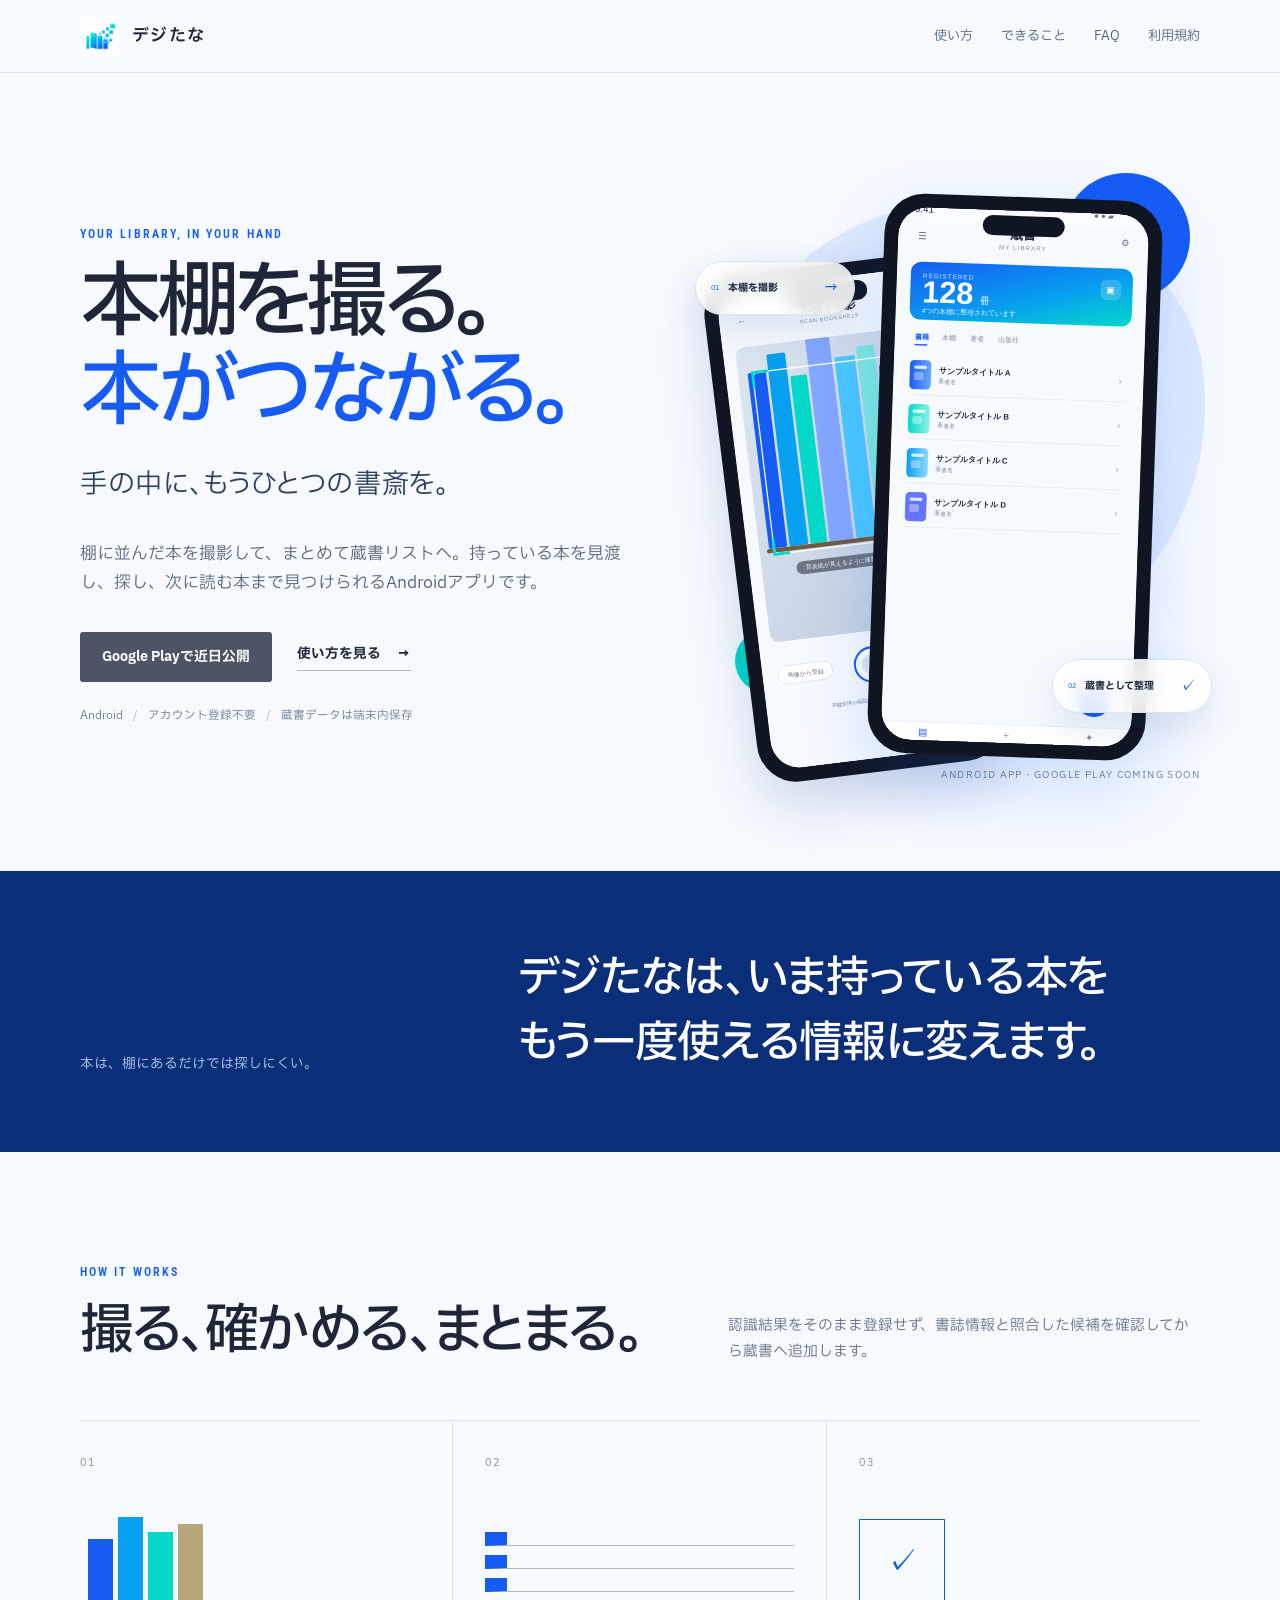
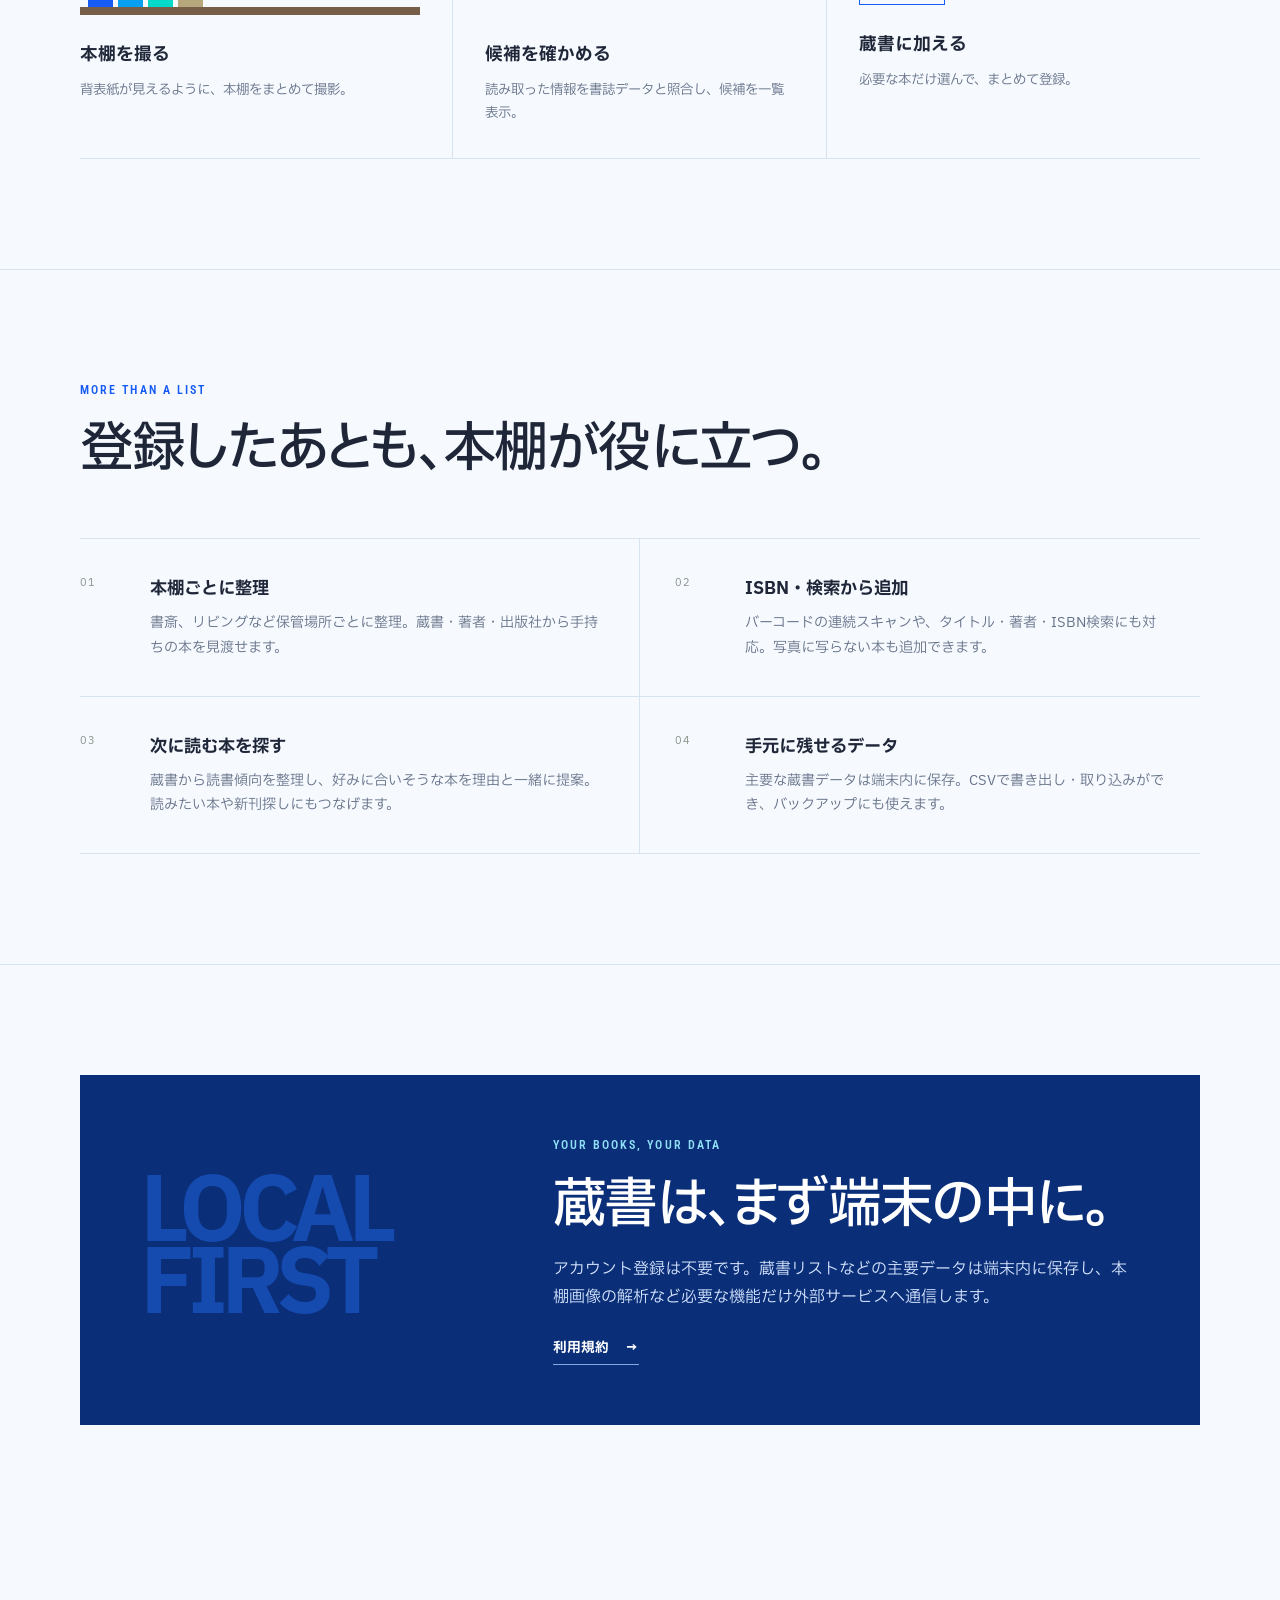
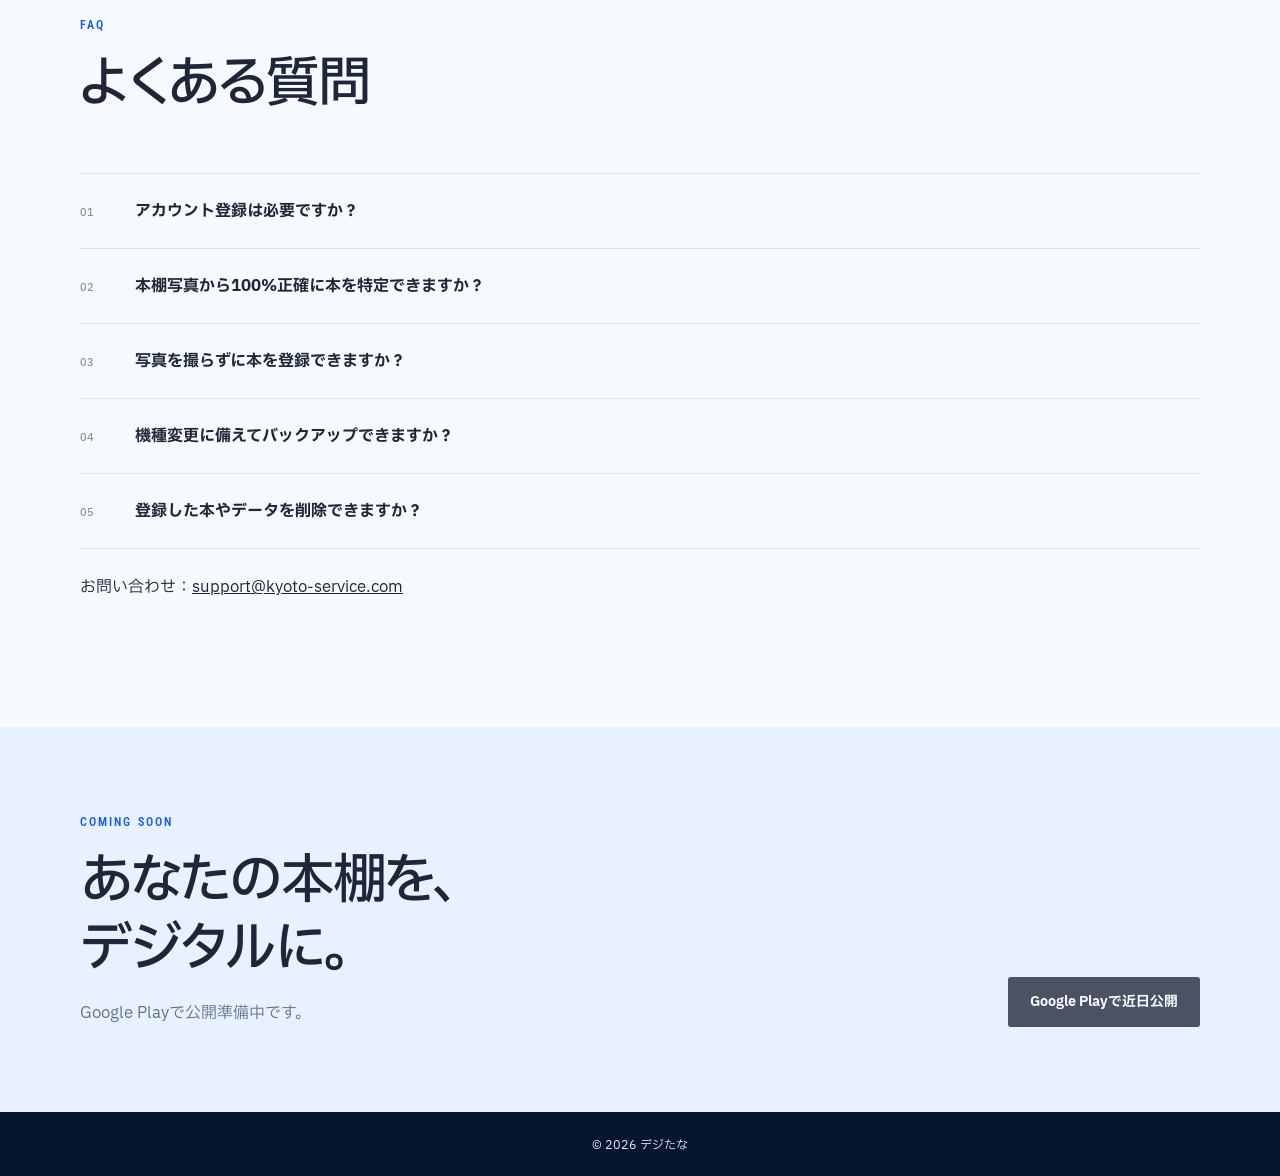
==== commit 0d1f921f: "Simplify legal documents and navigation labels" ====
--- a/preview/index.html
+++ b/preview/index.html
@@ -64,7 +64,7 @@
         <a href="#howto">使い方</a>
         <a href="#features">できること</a>
         <a href="#faq">FAQ</a>
-        <a href="../privacy/">利用規約等</a>
+        <a href="../privacy/">利用規約</a>
       </nav>
     </div>
   </header>
@@ -146,7 +146,7 @@
           <p class="kicker">YOUR BOOKS, YOUR DATA</p>
           <h2>蔵書は、まず端末の中に。</h2>
           <p>アカウント登録は不要です。蔵書リストなどの主要データは端末内に保存し、本棚画像の解析など必要な機能だけ外部サービスへ通信します。</p>
-          <a class="arrow-link light" href="../privacy/#privacy-policy">プライバシーポリシー <span aria-hidden="true">→</span></a>
+          <a class="arrow-link light" href="../privacy/">利用規約 <span aria-hidden="true">→</span></a>
         </div>
       </div>
     </section>
